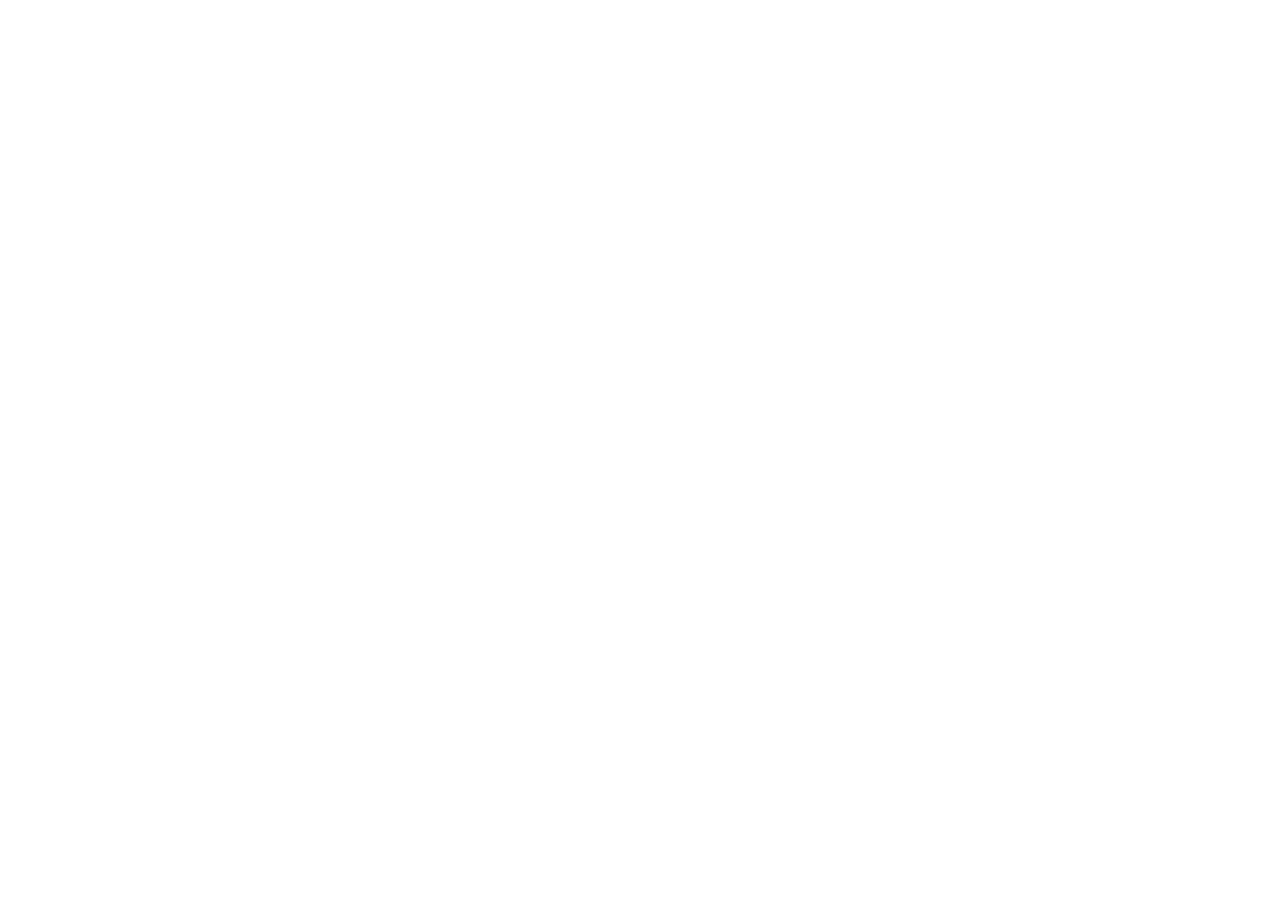
==== src/index.html @ 6c73d5e9 "Updated the site and fix an error with displaying" ====
<!doctype html>
<html lang="en">
  <head>
    <meta charset="UTF-8" />
    <meta name="viewport" content="width=device-width, initial-scale=1.0" />
    <title>My Google AI Studio App</title>
    <script type="module" crossorigin src="/assets/index-Dd6vf9Sw.js"></script>
    <link rel="stylesheet" crossorigin href="/assets/index-Brl4XCLf.css">
  </head>
  <body>
    <div id="root"></div>
  </body>
</html>
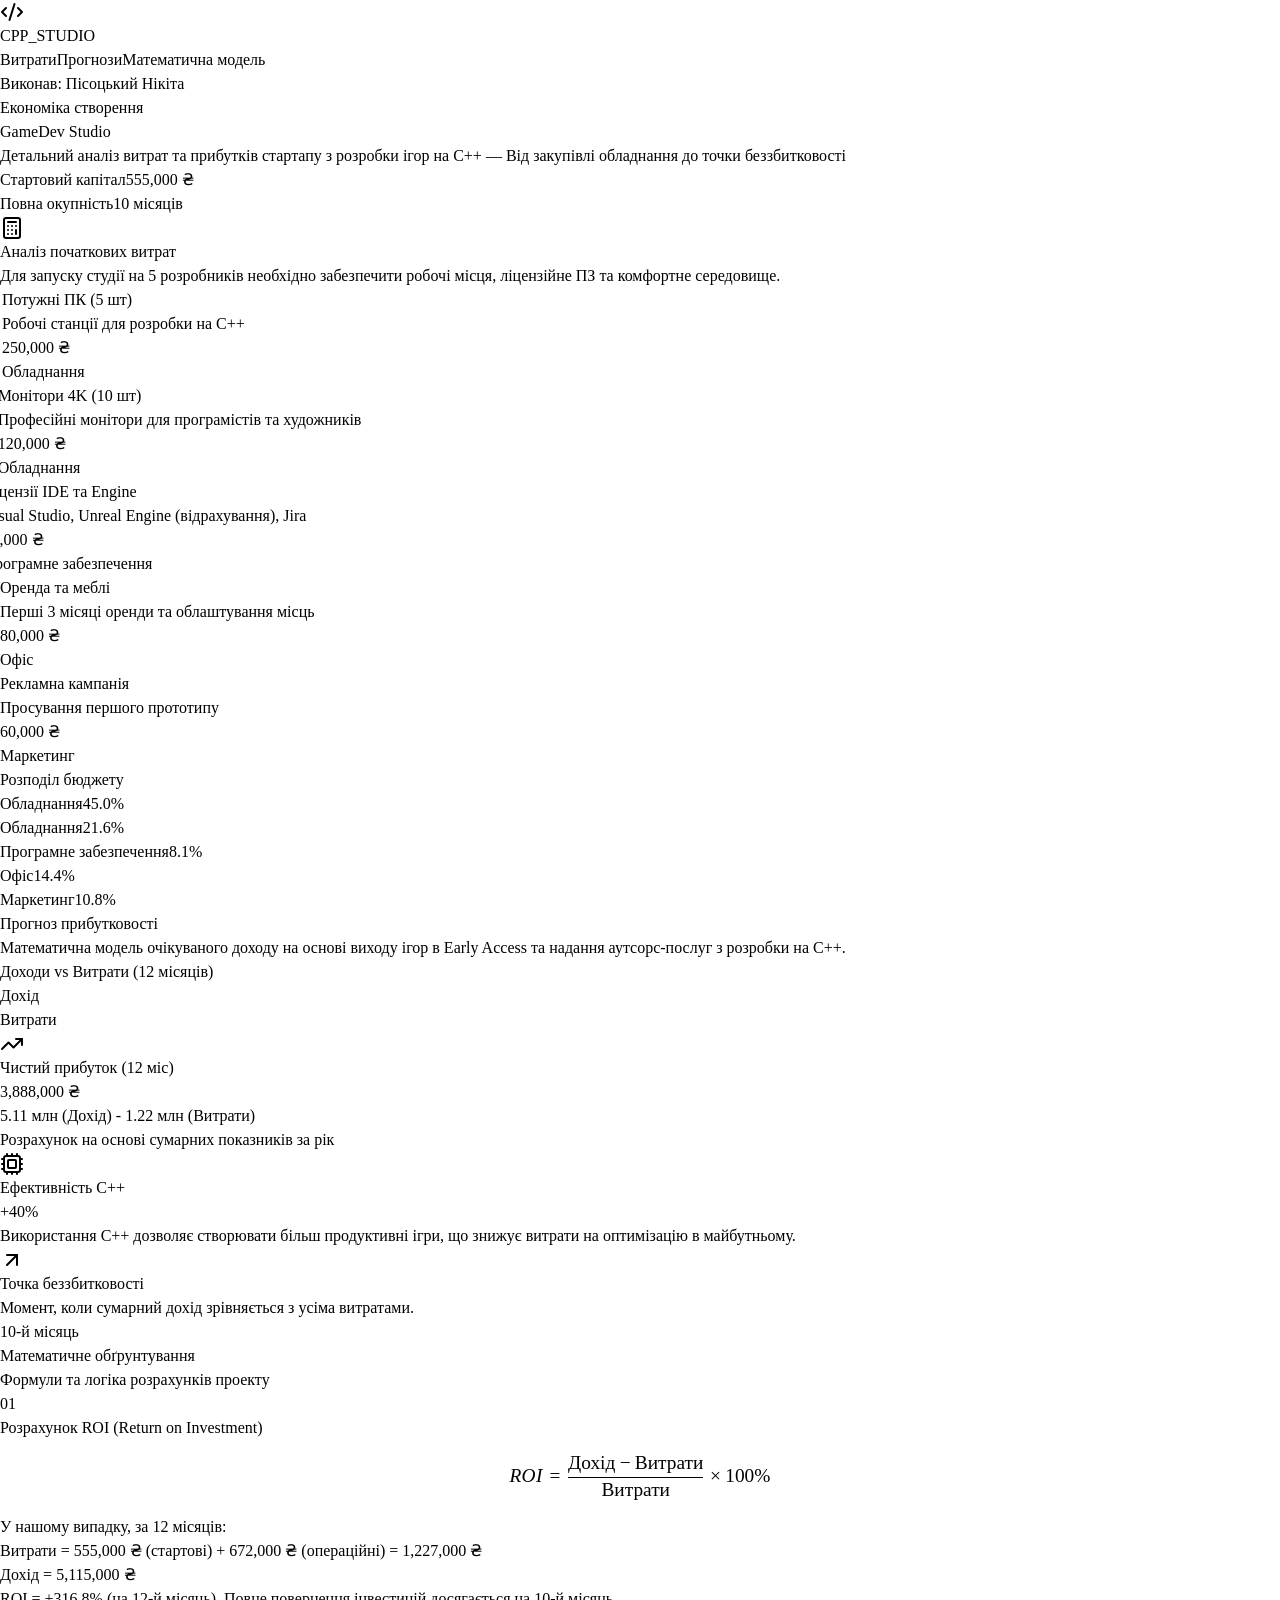
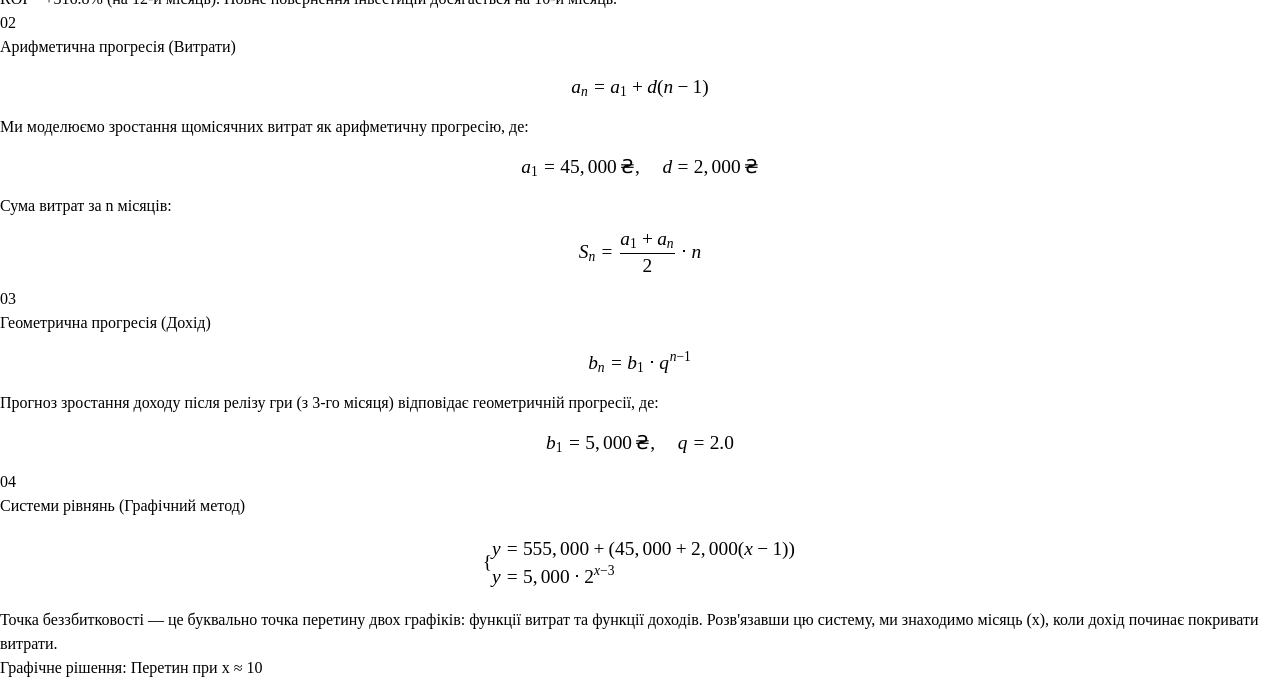
==== commit a8cc0049: "Add the dot" ====
--- a/src/index.html
+++ b/src/index.html
@@ -4,8 +4,8 @@
     <meta charset="UTF-8" />
     <meta name="viewport" content="width=device-width, initial-scale=1.0" />
     <title>My Google AI Studio App</title>
-    <script type="module" crossorigin src="/assets/index-Dd6vf9Sw.js"></script>
-    <link rel="stylesheet" crossorigin href="/assets/index-Brl4XCLf.css">
+    <script type="module" crossorigin src="./assets/index-Dd6vf9Sw.js"></script>
+    <link rel="stylesheet" crossorigin href="./assets/index-Brl4XCLf.css">
   </head>
   <body>
     <div id="root"></div>
--- a/src/assets/index-Brl4XCLf.css
+++ b/src/assets/index-Brl4XCLf.css
@@ -0,0 +1 @@
+@import"https://fonts.googleapis.com/css2?family=Inter:wght@300;400;500;600;700&family=JetBrains+Mono:wght@400;500&display=swap";@font-face{font-display:block;font-family:KaTeX_AMS;font-style:normal;font-weight:400;src:url(/assets/KaTeX_AMS-Regular-BQhdFMY1.woff2) format("woff2"),url(/assets/KaTeX_AMS-Regular-DMm9YOAa.woff) format("woff"),url(/assets/KaTeX_AMS-Regular-DRggAlZN.ttf) format("truetype")}@font-face{font-display:block;font-family:KaTeX_Caligraphic;font-style:normal;font-weight:700;src:url(/assets/KaTeX_Caligraphic-Bold-Dq_IR9rO.woff2) format("woff2"),url(/assets/KaTeX_Caligraphic-Bold-BEiXGLvX.woff) format("woff"),url(/assets/KaTeX_Caligraphic-Bold-ATXxdsX0.ttf) format("truetype")}@font-face{font-display:block;font-family:KaTeX_Caligraphic;font-style:normal;font-weight:400;src:url(/assets/KaTeX_Caligraphic-Regular-Di6jR-x-.woff2) format("woff2"),url(/assets/KaTeX_Caligraphic-Regular-CTRA-rTL.woff) format("woff"),url(/assets/KaTeX_Caligraphic-Regular-wX97UBjC.ttf) format("truetype")}@font-face{font-display:block;font-family:KaTeX_Fraktur;font-style:normal;font-weight:700;src:url(/assets/KaTeX_Fraktur-Bold-CL6g_b3V.woff2) format("woff2"),url(/assets/KaTeX_Fraktur-Bold-BsDP51OF.woff) format("woff"),url(/assets/KaTeX_Fraktur-Bold-BdnERNNW.ttf) format("truetype")}@font-face{font-display:block;font-family:KaTeX_Fraktur;font-style:normal;font-weight:400;src:url(/assets/KaTeX_Fraktur-Regular-CTYiF6lA.woff2) format("woff2"),url(/assets/KaTeX_Fraktur-Regular-Dxdc4cR9.woff) format("woff"),url(/assets/KaTeX_Fraktur-Regular-CB_wures.ttf) format("truetype")}@font-face{font-display:block;font-family:KaTeX_Main;font-style:normal;font-weight:700;src:url(/assets/KaTeX_Main-Bold-Cx986IdX.woff2) format("woff2"),url(/assets/KaTeX_Main-Bold-Jm3AIy58.woff) format("woff"),url(/assets/KaTeX_Main-Bold-waoOVXN0.ttf) format("truetype")}@font-face{font-display:block;font-family:KaTeX_Main;font-style:italic;font-weight:700;src:url(/assets/KaTeX_Main-BoldItalic-DxDJ3AOS.woff2) format("woff2"),url(/assets/KaTeX_Main-BoldItalic-SpSLRI95.woff) format("woff"),url(/assets/KaTeX_Main-BoldItalic-DzxPMmG6.ttf) format("truetype")}@font-face{font-display:block;font-family:KaTeX_Main;font-style:italic;font-weight:400;src:url(/assets/KaTeX_Main-Italic-NWA7e6Wa.woff2) format("woff2"),url(/assets/KaTeX_Main-Italic-BMLOBm91.woff) format("woff"),url(/assets/KaTeX_Main-Italic-3WenGoN9.ttf) format("truetype")}@font-face{font-display:block;font-family:KaTeX_Main;font-style:normal;font-weight:400;src:url(/assets/KaTeX_Main-Regular-B22Nviop.woff2) format("woff2"),url(/assets/KaTeX_Main-Regular-Dr94JaBh.woff) format("woff"),url(/assets/KaTeX_Main-Regular-ypZvNtVU.ttf) format("truetype")}@font-face{font-display:block;font-family:KaTeX_Math;font-style:italic;font-weight:700;src:url(/assets/KaTeX_Math-BoldItalic-CZnvNsCZ.woff2) format("woff2"),url(/assets/KaTeX_Math-BoldItalic-iY-2wyZ7.woff) format("woff"),url(/assets/KaTeX_Math-BoldItalic-B3XSjfu4.ttf) format("truetype")}@font-face{font-display:block;font-family:KaTeX_Math;font-style:italic;font-weight:400;src:url(/assets/KaTeX_Math-Italic-t53AETM-.woff2) format("woff2"),url(/assets/KaTeX_Math-Italic-DA0__PXp.woff) format("woff"),url(/assets/KaTeX_Math-Italic-flOr_0UB.ttf) format("truetype")}@font-face{font-display:block;font-family:KaTeX_SansSerif;font-style:normal;font-weight:700;src:url(/assets/KaTeX_SansSerif-Bold-D1sUS0GD.woff2) format("woff2"),url(/assets/KaTeX_SansSerif-Bold-DbIhKOiC.woff) format("woff"),url(/assets/KaTeX_SansSerif-Bold-CFMepnvq.ttf) format("truetype")}@font-face{font-display:block;font-family:KaTeX_SansSerif;font-style:italic;font-weight:400;src:url(/assets/KaTeX_SansSerif-Italic-C3H0VqGB.woff2) format("woff2"),url(/assets/KaTeX_SansSerif-Italic-DN2j7dab.woff) format("woff"),url(/assets/KaTeX_SansSerif-Italic-YYjJ1zSn.ttf) format("truetype")}@font-face{font-display:block;font-family:KaTeX_SansSerif;font-style:normal;font-weight:400;src:url(/assets/KaTeX_SansSerif-Regular-DDBCnlJ7.woff2) format("woff2"),url(/assets/KaTeX_SansSerif-Regular-CS6fqUqJ.woff) format("woff"),url(/assets/KaTeX_SansSerif-Regular-BNo7hRIc.ttf) format("truetype")}@font-face{font-display:block;font-family:KaTeX_Script;font-style:normal;font-weight:400;src:url(/assets/KaTeX_Script-Regular-D3wIWfF6.woff2) format("woff2"),url(/assets/KaTeX_Script-Regular-D5yQViql.woff) format("woff"),url(/assets/KaTeX_Script-Regular-C5JkGWo-.ttf) format("truetype")}@font-face{font-display:block;font-family:KaTeX_Size1;font-style:normal;font-weight:400;src:url(/assets/KaTeX_Size1-Regular-mCD8mA8B.woff2) format("woff2"),url(/assets/KaTeX_Size1-Regular-C195tn64.woff) format("woff"),url(/assets/KaTeX_Size1-Regular-Dbsnue_I.ttf) format("truetype")}@font-face{font-display:block;font-family:KaTeX_Size2;font-style:normal;font-weight:400;src:url(/assets/KaTeX_Size2-Regular-Dy4dx90m.woff2) format("woff2"),url(/assets/KaTeX_Size2-Regular-oD1tc_U0.woff) format("woff"),url(/assets/KaTeX_Size2-Regular-B7gKUWhC.ttf) format("truetype")}@font-face{font-display:block;font-family:KaTeX_Size3;font-style:normal;font-weight:400;src:url([data-uri]) format("woff2"),url(/assets/KaTeX_Size3-Regular-CTq5MqoE.woff) format("woff"),url(/assets/KaTeX_Size3-Regular-DgpXs0kz.ttf) format("truetype")}@font-face{font-display:block;font-family:KaTeX_Size4;font-style:normal;font-weight:400;src:url(/assets/KaTeX_Size4-Regular-Dl5lxZxV.woff2) format("woff2"),url(/assets/KaTeX_Size4-Regular-BF-4gkZK.woff) format("woff"),url(/assets/KaTeX_Size4-Regular-DWFBv043.ttf) format("truetype")}@font-face{font-display:block;font-family:KaTeX_Typewriter;font-style:normal;font-weight:400;src:url(/assets/KaTeX_Typewriter-Regular-CO6r4hn1.woff2) format("woff2"),url(/assets/KaTeX_Typewriter-Regular-C0xS9mPB.woff) format("woff"),url(/assets/KaTeX_Typewriter-Regular-D3Ib7_Hf.ttf) format("truetype")}.katex{font: 1.21em KaTeX_Main,Times New Roman,serif;line-height:1.2;position:relative;text-indent:0;text-rendering:auto}.katex *{-ms-high-contrast-adjust:none!important;border-color:currentColor}.katex .katex-version:after{content:"0.16.40"}.katex .katex-mathml{clip:rect(1px,1px,1px,1px);border:0;height:1px;overflow:hidden;padding:0;position:absolute;width:1px}.katex .katex-html>.newline{display:block}.katex .base{position:relative;white-space:nowrap;width:-webkit-min-content;width:-moz-min-content;width:min-content}.katex .base,.katex .strut{display:inline-block}.katex .textbf{font-weight:700}.katex .textit{font-style:italic}.katex .textrm{font-family:KaTeX_Main}.katex .textsf{font-family:KaTeX_SansSerif}.katex .texttt{font-family:KaTeX_Typewriter}.katex .mathnormal{font-family:KaTeX_Math;font-style:italic}.katex .mathit{font-family:KaTeX_Main;font-style:italic}.katex .mathrm{font-style:normal}.katex .mathbf{font-family:KaTeX_Main;font-weight:700}.katex .boldsymbol{font-family:KaTeX_Math;font-style:italic;font-weight:700}.katex .amsrm,.katex .mathbb,.katex .textbb{font-family:KaTeX_AMS}.katex .mathcal{font-family:KaTeX_Caligraphic}.katex .mathfrak,.katex .textfrak{font-family:KaTeX_Fraktur}.katex .mathboldfrak,.katex .textboldfrak{font-family:KaTeX_Fraktur;font-weight:700}.katex .mathtt{font-family:KaTeX_Typewriter}.katex .mathscr,.katex .textscr{font-family:KaTeX_Script}.katex .mathsf,.katex .textsf{font-family:KaTeX_SansSerif}.katex .mathboldsf,.katex .textboldsf{font-family:KaTeX_SansSerif;font-weight:700}.katex .mathitsf,.katex .mathsfit,.katex .textitsf{font-family:KaTeX_SansSerif;font-style:italic}.katex .mainrm{font-family:KaTeX_Main;font-style:normal}.katex .vlist-t{border-collapse:collapse;display:inline-table;table-layout:fixed}.katex .vlist-r{display:table-row}.katex .vlist{display:table-cell;position:relative;vertical-align:bottom}.katex .vlist>span{display:block;height:0;position:relative}.katex .vlist>span>span{display:inline-block}.katex .vlist>span>.pstrut{overflow:hidden;width:0}.katex .vlist-t2{margin-right:-2px}.katex .vlist-s{display:table-cell;font-size:1px;min-width:2px;vertical-align:bottom;width:2px}.katex .vbox{align-items:baseline;display:inline-flex;flex-direction:column}.katex .hbox{width:100%}.katex .hbox,.katex .thinbox{display:inline-flex;flex-direction:row}.katex .thinbox{max-width:0;width:0}.katex .msupsub{text-align:left}.katex .mfrac>span>span{text-align:center}.katex .mfrac .frac-line{border-bottom-style:solid;display:inline-block;width:100%}.katex .hdashline,.katex .hline,.katex .mfrac .frac-line,.katex .overline .overline-line,.katex .rule,.katex .underline .underline-line{min-height:1px}.katex .mspace{display:inline-block}.katex .smash{display:inline;line-height:0}.katex .clap,.katex .llap,.katex .rlap{position:relative;width:0}.katex .clap>.inner,.katex .llap>.inner,.katex .rlap>.inner{position:absolute}.katex .clap>.fix,.katex .llap>.fix,.katex .rlap>.fix{display:inline-block}.katex .llap>.inner{right:0}.katex .clap>.inner,.katex .rlap>.inner{left:0}.katex .clap>.inner>span{margin-left:-50%;margin-right:50%}.katex .rule{border:0 solid;display:inline-block;position:relative}.katex .hline,.katex .overline .overline-line,.katex .underline .underline-line{border-bottom-style:solid;display:inline-block;width:100%}.katex .hdashline{border-bottom-style:dashed;display:inline-block;width:100%}.katex .sqrt>.root{margin-left:.2777777778em;margin-right:-.5555555556em}.katex .fontsize-ensurer.reset-size1.size1,.katex .sizing.reset-size1.size1{font-size:1em}.katex .fontsize-ensurer.reset-size1.size2,.katex .sizing.reset-size1.size2{font-size:1.2em}.katex .fontsize-ensurer.reset-size1.size3,.katex .sizing.reset-size1.size3{font-size:1.4em}.katex .fontsize-ensurer.reset-size1.size4,.katex .sizing.reset-size1.size4{font-size:1.6em}.katex .fontsize-ensurer.reset-size1.size5,.katex .sizing.reset-size1.size5{font-size:1.8em}.katex .fontsize-ensurer.reset-size1.size6,.katex .sizing.reset-size1.size6{font-size:2em}.katex .fontsize-ensurer.reset-size1.size7,.katex .sizing.reset-size1.size7{font-size:2.4em}.katex .fontsize-ensurer.reset-size1.size8,.katex .sizing.reset-size1.size8{font-size:2.88em}.katex .fontsize-ensurer.reset-size1.size9,.katex .sizing.reset-size1.size9{font-size:3.456em}.katex .fontsize-ensurer.reset-size1.size10,.katex .sizing.reset-size1.size10{font-size:4.148em}.katex .fontsize-ensurer.reset-size1.size11,.katex .sizing.reset-size1.size11{font-size:4.976em}.katex .fontsize-ensurer.reset-size2.size1,.katex .sizing.reset-size2.size1{font-size:.8333333333em}.katex .fontsize-ensurer.reset-size2.size2,.katex .sizing.reset-size2.size2{font-size:1em}.katex .fontsize-ensurer.reset-size2.size3,.katex .sizing.reset-size2.size3{font-size:1.1666666667em}.katex .fontsize-ensurer.reset-size2.size4,.katex .sizing.reset-size2.size4{font-size:1.3333333333em}.katex .fontsize-ensurer.reset-size2.size5,.katex .sizing.reset-size2.size5{font-size:1.5em}.katex .fontsize-ensurer.reset-size2.size6,.katex .sizing.reset-size2.size6{font-size:1.6666666667em}.katex .fontsize-ensurer.reset-size2.size7,.katex .sizing.reset-size2.size7{font-size:2em}.katex .fontsize-ensurer.reset-size2.size8,.katex .sizing.reset-size2.size8{font-size:2.4em}.katex .fontsize-ensurer.reset-size2.size9,.katex .sizing.reset-size2.size9{font-size:2.88em}.katex .fontsize-ensurer.reset-size2.size10,.katex .sizing.reset-size2.size10{font-size:3.4566666667em}.katex .fontsize-ensurer.reset-size2.size11,.katex .sizing.reset-size2.size11{font-size:4.1466666667em}.katex .fontsize-ensurer.reset-size3.size1,.katex .sizing.reset-size3.size1{font-size:.7142857143em}.katex .fontsize-ensurer.reset-size3.size2,.katex .sizing.reset-size3.size2{font-size:.8571428571em}.katex .fontsize-ensurer.reset-size3.size3,.katex .sizing.reset-size3.size3{font-size:1em}.katex .fontsize-ensurer.reset-size3.size4,.katex .sizing.reset-size3.size4{font-size:1.1428571429em}.katex .fontsize-ensurer.reset-size3.size5,.katex .sizing.reset-size3.size5{font-size:1.2857142857em}.katex .fontsize-ensurer.reset-size3.size6,.katex .sizing.reset-size3.size6{font-size:1.4285714286em}.katex .fontsize-ensurer.reset-size3.size7,.katex .sizing.reset-size3.size7{font-size:1.7142857143em}.katex .fontsize-ensurer.reset-size3.size8,.katex .sizing.reset-size3.size8{font-size:2.0571428571em}.katex .fontsize-ensurer.reset-size3.size9,.katex .sizing.reset-size3.size9{font-size:2.4685714286em}.katex .fontsize-ensurer.reset-size3.size10,.katex .sizing.reset-size3.size10{font-size:2.9628571429em}.katex .fontsize-ensurer.reset-size3.size11,.katex .sizing.reset-size3.size11{font-size:3.5542857143em}.katex .fontsize-ensurer.reset-size4.size1,.katex .sizing.reset-size4.size1{font-size:.625em}.katex .fontsize-ensurer.reset-size4.size2,.katex .sizing.reset-size4.size2{font-size:.75em}.katex .fontsize-ensurer.reset-size4.size3,.katex .sizing.reset-size4.size3{font-size:.875em}.katex .fontsize-ensurer.reset-size4.size4,.katex .sizing.reset-size4.size4{font-size:1em}.katex .fontsize-ensurer.reset-size4.size5,.katex .sizing.reset-size4.size5{font-size:1.125em}.katex .fontsize-ensurer.reset-size4.size6,.katex .sizing.reset-size4.size6{font-size:1.25em}.katex .fontsize-ensurer.reset-size4.size7,.katex .sizing.reset-size4.size7{font-size:1.5em}.katex .fontsize-ensurer.reset-size4.size8,.katex .sizing.reset-size4.size8{font-size:1.8em}.katex .fontsize-ensurer.reset-size4.size9,.katex .sizing.reset-size4.size9{font-size:2.16em}.katex .fontsize-ensurer.reset-size4.size10,.katex .sizing.reset-size4.size10{font-size:2.5925em}.katex .fontsize-ensurer.reset-size4.size11,.katex .sizing.reset-size4.size11{font-size:3.11em}.katex .fontsize-ensurer.reset-size5.size1,.katex .sizing.reset-size5.size1{font-size:.5555555556em}.katex .fontsize-ensurer.reset-size5.size2,.katex .sizing.reset-size5.size2{font-size:.6666666667em}.katex .fontsize-ensurer.reset-size5.size3,.katex .sizing.reset-size5.size3{font-size:.7777777778em}.katex .fontsize-ensurer.reset-size5.size4,.katex .sizing.reset-size5.size4{font-size:.8888888889em}.katex .fontsize-ensurer.reset-size5.size5,.katex .sizing.reset-size5.size5{font-size:1em}.katex .fontsize-ensurer.reset-size5.size6,.katex .sizing.reset-size5.size6{font-size:1.1111111111em}.katex .fontsize-ensurer.reset-size5.size7,.katex .sizing.reset-size5.size7{font-size:1.3333333333em}.katex .fontsize-ensurer.reset-size5.size8,.katex .sizing.reset-size5.size8{font-size:1.6em}.katex .fontsize-ensurer.reset-size5.size9,.katex .sizing.reset-size5.size9{font-size:1.92em}.katex .fontsize-ensurer.reset-size5.size10,.katex .sizing.reset-size5.size10{font-size:2.3044444444em}.katex .fontsize-ensurer.reset-size5.size11,.katex .sizing.reset-size5.size11{font-size:2.7644444444em}.katex .fontsize-ensurer.reset-size6.size1,.katex .sizing.reset-size6.size1{font-size:.5em}.katex .fontsize-ensurer.reset-size6.size2,.katex .sizing.reset-size6.size2{font-size:.6em}.katex .fontsize-ensurer.reset-size6.size3,.katex .sizing.reset-size6.size3{font-size:.7em}.katex .fontsize-ensurer.reset-size6.size4,.katex .sizing.reset-size6.size4{font-size:.8em}.katex .fontsize-ensurer.reset-size6.size5,.katex .sizing.reset-size6.size5{font-size:.9em}.katex .fontsize-ensurer.reset-size6.size6,.katex .sizing.reset-size6.size6{font-size:1em}.katex .fontsize-ensurer.reset-size6.size7,.katex .sizing.reset-size6.size7{font-size:1.2em}.katex .fontsize-ensurer.reset-size6.size8,.katex .sizing.reset-size6.size8{font-size:1.44em}.katex .fontsize-ensurer.reset-size6.size9,.katex .sizing.reset-size6.size9{font-size:1.728em}.katex .fontsize-ensurer.reset-size6.size10,.katex .sizing.reset-size6.size10{font-size:2.074em}.katex .fontsize-ensurer.reset-size6.size11,.katex .sizing.reset-size6.size11{font-size:2.488em}.katex .fontsize-ensurer.reset-size7.size1,.katex .sizing.reset-size7.size1{font-size:.4166666667em}.katex .fontsize-ensurer.reset-size7.size2,.katex .sizing.reset-size7.size2{font-size:.5em}.katex .fontsize-ensurer.reset-size7.size3,.katex .sizing.reset-size7.size3{font-size:.5833333333em}.katex .fontsize-ensurer.reset-size7.size4,.katex .sizing.reset-size7.size4{font-size:.6666666667em}.katex .fontsize-ensurer.reset-size7.size5,.katex .sizing.reset-size7.size5{font-size:.75em}.katex .fontsize-ensurer.reset-size7.size6,.katex .sizing.reset-size7.size6{font-size:.8333333333em}.katex .fontsize-ensurer.reset-size7.size7,.katex .sizing.reset-size7.size7{font-size:1em}.katex .fontsize-ensurer.reset-size7.size8,.katex .sizing.reset-size7.size8{font-size:1.2em}.katex .fontsize-ensurer.reset-size7.size9,.katex .sizing.reset-size7.size9{font-size:1.44em}.katex .fontsize-ensurer.reset-size7.size10,.katex .sizing.reset-size7.size10{font-size:1.7283333333em}.katex .fontsize-ensurer.reset-size7.size11,.katex .sizing.reset-size7.size11{font-size:2.0733333333em}.katex .fontsize-ensurer.reset-size8.size1,.katex .sizing.reset-size8.size1{font-size:.3472222222em}.katex .fontsize-ensurer.reset-size8.size2,.katex .sizing.reset-size8.size2{font-size:.4166666667em}.katex .fontsize-ensurer.reset-size8.size3,.katex .sizing.reset-size8.size3{font-size:.4861111111em}.katex .fontsize-ensurer.reset-size8.size4,.katex .sizing.reset-size8.size4{font-size:.5555555556em}.katex .fontsize-ensurer.reset-size8.size5,.katex .sizing.reset-size8.size5{font-size:.625em}.katex .fontsize-ensurer.reset-size8.size6,.katex .sizing.reset-size8.size6{font-size:.6944444444em}.katex .fontsize-ensurer.reset-size8.size7,.katex .sizing.reset-size8.size7{font-size:.8333333333em}.katex .fontsize-ensurer.reset-size8.size8,.katex .sizing.reset-size8.size8{font-size:1em}.katex .fontsize-ensurer.reset-size8.size9,.katex .sizing.reset-size8.size9{font-size:1.2em}.katex .fontsize-ensurer.reset-size8.size10,.katex .sizing.reset-size8.size10{font-size:1.4402777778em}.katex .fontsize-ensurer.reset-size8.size11,.katex .sizing.reset-size8.size11{font-size:1.7277777778em}.katex .fontsize-ensurer.reset-size9.size1,.katex .sizing.reset-size9.size1{font-size:.2893518519em}.katex .fontsize-ensurer.reset-size9.size2,.katex .sizing.reset-size9.size2{font-size:.3472222222em}.katex .fontsize-ensurer.reset-size9.size3,.katex .sizing.reset-size9.size3{font-size:.4050925926em}.katex .fontsize-ensurer.reset-size9.size4,.katex .sizing.reset-size9.size4{font-size:.462962963em}.katex .fontsize-ensurer.reset-size9.size5,.katex .sizing.reset-size9.size5{font-size:.5208333333em}.katex .fontsize-ensurer.reset-size9.size6,.katex .sizing.reset-size9.size6{font-size:.5787037037em}.katex .fontsize-ensurer.reset-size9.size7,.katex .sizing.reset-size9.size7{font-size:.6944444444em}.katex .fontsize-ensurer.reset-size9.size8,.katex .sizing.reset-size9.size8{font-size:.8333333333em}.katex .fontsize-ensurer.reset-size9.size9,.katex .sizing.reset-size9.size9{font-size:1em}.katex .fontsize-ensurer.reset-size9.size10,.katex .sizing.reset-size9.size10{font-size:1.2002314815em}.katex .fontsize-ensurer.reset-size9.size11,.katex .sizing.reset-size9.size11{font-size:1.4398148148em}.katex .fontsize-ensurer.reset-size10.size1,.katex .sizing.reset-size10.size1{font-size:.2410800386em}.katex .fontsize-ensurer.reset-size10.size2,.katex .sizing.reset-size10.size2{font-size:.2892960463em}.katex .fontsize-ensurer.reset-size10.size3,.katex .sizing.reset-size10.size3{font-size:.337512054em}.katex .fontsize-ensurer.reset-size10.size4,.katex .sizing.reset-size10.size4{font-size:.3857280617em}.katex .fontsize-ensurer.reset-size10.size5,.katex .sizing.reset-size10.size5{font-size:.4339440694em}.katex .fontsize-ensurer.reset-size10.size6,.katex .sizing.reset-size10.size6{font-size:.4821600771em}.katex .fontsize-ensurer.reset-size10.size7,.katex .sizing.reset-size10.size7{font-size:.5785920926em}.katex .fontsize-ensurer.reset-size10.size8,.katex .sizing.reset-size10.size8{font-size:.6943105111em}.katex .fontsize-ensurer.reset-size10.size9,.katex .sizing.reset-size10.size9{font-size:.8331726133em}.katex .fontsize-ensurer.reset-size10.size10,.katex .sizing.reset-size10.size10{font-size:1em}.katex .fontsize-ensurer.reset-size10.size11,.katex .sizing.reset-size10.size11{font-size:1.1996142719em}.katex .fontsize-ensurer.reset-size11.size1,.katex .sizing.reset-size11.size1{font-size:.2009646302em}.katex .fontsize-ensurer.reset-size11.size2,.katex .sizing.reset-size11.size2{font-size:.2411575563em}.katex .fontsize-ensurer.reset-size11.size3,.katex .sizing.reset-size11.size3{font-size:.2813504823em}.katex .fontsize-ensurer.reset-size11.size4,.katex .sizing.reset-size11.size4{font-size:.3215434084em}.katex .fontsize-ensurer.reset-size11.size5,.katex .sizing.reset-size11.size5{font-size:.3617363344em}.katex .fontsize-ensurer.reset-size11.size6,.katex .sizing.reset-size11.size6{font-size:.4019292605em}.katex .fontsize-ensurer.reset-size11.size7,.katex .sizing.reset-size11.size7{font-size:.4823151125em}.katex .fontsize-ensurer.reset-size11.size8,.katex .sizing.reset-size11.size8{font-size:.578778135em}.katex .fontsize-ensurer.reset-size11.size9,.katex .sizing.reset-size11.size9{font-size:.6945337621em}.katex .fontsize-ensurer.reset-size11.size10,.katex .sizing.reset-size11.size10{font-size:.8336012862em}.katex .fontsize-ensurer.reset-size11.size11,.katex .sizing.reset-size11.size11{font-size:1em}.katex .delimsizing.size1{font-family:KaTeX_Size1}.katex .delimsizing.size2{font-family:KaTeX_Size2}.katex .delimsizing.size3{font-family:KaTeX_Size3}.katex .delimsizing.size4{font-family:KaTeX_Size4}.katex .delimsizing.mult .delim-size1>span{font-family:KaTeX_Size1}.katex .delimsizing.mult .delim-size4>span{font-family:KaTeX_Size4}.katex .nulldelimiter{display:inline-block;width:.12em}.katex .delimcenter,.katex .op-symbol{position:relative}.katex .op-symbol.small-op{font-family:KaTeX_Size1}.katex .op-symbol.large-op{font-family:KaTeX_Size2}.katex .accent>.vlist-t,.katex .op-limits>.vlist-t{text-align:center}.katex .accent .accent-body{position:relative}.katex .accent .accent-body:not(.accent-full){width:0}.katex .overlay{display:block}.katex .mtable .vertical-separator{display:inline-block;min-width:1px}.katex .mtable .arraycolsep{display:inline-block}.katex .mtable .col-align-c>.vlist-t{text-align:center}.katex .mtable .col-align-l>.vlist-t{text-align:left}.katex .mtable .col-align-r>.vlist-t{text-align:right}.katex .svg-align{text-align:left}.katex svg{fill:currentColor;stroke:currentColor;display:block;height:inherit;position:absolute;width:100%}.katex svg path{stroke:none}.katex svg{fill-rule:nonzero;fill-opacity:1;stroke-width:1;stroke-linecap:butt;stroke-linejoin:miter;stroke-miterlimit:4;stroke-dasharray:none;stroke-dashoffset:0;stroke-opacity:1}.katex img{border-style:none;max-height:none;max-width:none;min-height:0;min-width:0}.katex .stretchy{display:block;overflow:hidden;position:relative;width:100%}.katex .stretchy:after,.katex .stretchy:before{content:""}.katex .hide-tail{overflow:hidden;position:relative;width:100%}.katex .halfarrow-left{left:0;overflow:hidden;position:absolute;width:50.2%}.katex .halfarrow-right{overflow:hidden;position:absolute;right:0;width:50.2%}.katex .brace-left{left:0;overflow:hidden;position:absolute;width:25.1%}.katex .brace-center{left:25%;overflow:hidden;position:absolute;width:50%}.katex .brace-right{overflow:hidden;position:absolute;right:0;width:25.1%}.katex .x-arrow-pad{padding:0 .5em}.katex .cd-arrow-pad{padding:0 .55556em 0 .27778em}.katex .mover,.katex .munder,.katex .x-arrow{text-align:center}.katex .boxpad{padding:0 .3em}.katex .fbox,.katex .fcolorbox{border:.04em solid;box-sizing:border-box}.katex .cancel-pad{padding:0 .2em}.katex .cancel-lap{margin-left:-.2em;margin-right:-.2em}.katex .sout{border-bottom-style:solid;border-bottom-width:.08em}.katex .angl{border-right:.049em solid;border-top:.049em solid;box-sizing:border-box;margin-right:.03889em}.katex .anglpad{padding:0 .03889em}.katex .eqn-num:before{content:"(" counter(katexEqnNo) ")";counter-increment:katexEqnNo}.katex .mml-eqn-num:before{content:"(" counter(mmlEqnNo) ")";counter-increment:mmlEqnNo}.katex .mtr-glue{width:50%}.katex .cd-vert-arrow{display:inline-block;position:relative}.katex .cd-label-left{display:inline-block;position:absolute;right:calc(50% + .3em);text-align:left}.katex .cd-label-right{display:inline-block;left:calc(50% + .3em);position:absolute;text-align:right}.katex-display{display:block;margin:1em 0;text-align:center}.katex-display>.katex{display:block;text-align:center;white-space:nowrap}.katex-display>.katex>.katex-html{display:block;position:relative}.katex-display>.katex>.katex-html>.tag{position:absolute;right:0}.katex-display.leqno>.katex>.katex-html>.tag{left:0;right:auto}.katex-display.fleqn>.katex{padding-left:2em;text-align:left}body{counter-reset:katexEqnNo mmlEqnNo}@layer theme,base,components,utilities;@layer theme{@theme default{ --font-sans: ui-sans-serif, system-ui, sans-serif, "Apple Color Emoji", "Segoe UI Emoji", "Segoe UI Symbol", "Noto Color Emoji"; --font-serif: ui-serif, Georgia, Cambria, "Times New Roman", Times, serif; --font-mono: ui-monospace, SFMono-Regular, Menlo, Monaco, Consolas, "Liberation Mono", "Courier New", monospace; --color-red-50: oklch(97.1% .013 17.38); --color-red-100: oklch(93.6% .032 17.717); --color-red-200: oklch(88.5% .062 18.334); --color-red-300: oklch(80.8% .114 19.571); --color-red-400: oklch(70.4% .191 22.216); --color-red-500: oklch(63.7% .237 25.331); --color-red-600: oklch(57.7% .245 27.325); --color-red-700: oklch(50.5% .213 27.518); --color-red-800: oklch(44.4% .177 26.899); --color-red-900: oklch(39.6% .141 25.723); --color-red-950: oklch(25.8% .092 26.042); --color-orange-50: oklch(98% .016 73.684); --color-orange-100: oklch(95.4% .038 75.164); --color-orange-200: oklch(90.1% .076 70.697); --color-orange-300: oklch(83.7% .128 66.29); --color-orange-400: oklch(75% .183 55.934); --color-orange-500: oklch(70.5% .213 47.604); --color-orange-600: oklch(64.6% .222 41.116); --color-orange-700: oklch(55.3% .195 38.402); --color-orange-800: oklch(47% .157 37.304); --color-orange-900: oklch(40.8% .123 38.172); --color-orange-950: oklch(26.6% .079 36.259); --color-amber-50: oklch(98.7% .022 95.277); --color-amber-100: oklch(96.2% .059 95.617); --color-amber-200: oklch(92.4% .12 95.746); --color-amber-300: oklch(87.9% .169 91.605); --color-amber-400: oklch(82.8% .189 84.429); --color-amber-500: oklch(76.9% .188 70.08); --color-amber-600: oklch(66.6% .179 58.318); --color-amber-700: oklch(55.5% .163 48.998); --color-amber-800: oklch(47.3% .137 46.201); --color-amber-900: oklch(41.4% .112 45.904); --color-amber-950: oklch(27.9% .077 45.635); --color-yellow-50: oklch(98.7% .026 102.212); --color-yellow-100: oklch(97.3% .071 103.193); --color-yellow-200: oklch(94.5% .129 101.54); --color-yellow-300: oklch(90.5% .182 98.111); --color-yellow-400: oklch(85.2% .199 91.936); --color-yellow-500: oklch(79.5% .184 86.047); --color-yellow-600: oklch(68.1% .162 75.834); --color-yellow-700: oklch(55.4% .135 66.442); --color-yellow-800: oklch(47.6% .114 61.907); --color-yellow-900: oklch(42.1% .095 57.708); --color-yellow-950: oklch(28.6% .066 53.813); --color-lime-50: oklch(98.6% .031 120.757); --color-lime-100: oklch(96.7% .067 122.328); --color-lime-200: oklch(93.8% .127 124.321); --color-lime-300: oklch(89.7% .196 126.665); --color-lime-400: oklch(84.1% .238 128.85); --color-lime-500: oklch(76.8% .233 130.85); --color-lime-600: oklch(64.8% .2 131.684); --color-lime-700: oklch(53.2% .157 131.589); --color-lime-800: oklch(45.3% .124 130.933); --color-lime-900: oklch(40.5% .101 131.063); --color-lime-950: oklch(27.4% .072 132.109); --color-green-50: oklch(98.2% .018 155.826); --color-green-100: oklch(96.2% .044 156.743); --color-green-200: oklch(92.5% .084 155.995); --color-green-300: oklch(87.1% .15 154.449); --color-green-400: oklch(79.2% .209 151.711); --color-green-500: oklch(72.3% .219 149.579); --color-green-600: oklch(62.7% .194 149.214); --color-green-700: oklch(52.7% .154 150.069); --color-green-800: oklch(44.8% .119 151.328); --color-green-900: oklch(39.3% .095 152.535); --color-green-950: oklch(26.6% .065 152.934); --color-emerald-50: oklch(97.9% .021 166.113); --color-emerald-100: oklch(95% .052 163.051); --color-emerald-200: oklch(90.5% .093 164.15); --color-emerald-300: oklch(84.5% .143 164.978); --color-emerald-400: oklch(76.5% .177 163.223); --color-emerald-500: oklch(69.6% .17 162.48); --color-emerald-600: oklch(59.6% .145 163.225); --color-emerald-700: oklch(50.8% .118 165.612); --color-emerald-800: oklch(43.2% .095 166.913); --color-emerald-900: oklch(37.8% .077 168.94); --color-emerald-950: oklch(26.2% .051 172.552); --color-teal-50: oklch(98.4% .014 180.72); --color-teal-100: oklch(95.3% .051 180.801); --color-teal-200: oklch(91% .096 180.426); --color-teal-300: oklch(85.5% .138 181.071); --color-teal-400: oklch(77.7% .152 181.912); --color-teal-500: oklch(70.4% .14 182.503); --color-teal-600: oklch(60% .118 184.704); --color-teal-700: oklch(51.1% .096 186.391); --color-teal-800: oklch(43.7% .078 188.216); --color-teal-900: oklch(38.6% .063 188.416); --color-teal-950: oklch(27.7% .046 192.524); --color-cyan-50: oklch(98.4% .019 200.873); --color-cyan-100: oklch(95.6% .045 203.388); --color-cyan-200: oklch(91.7% .08 205.041); --color-cyan-300: oklch(86.5% .127 207.078); --color-cyan-400: oklch(78.9% .154 211.53); --color-cyan-500: oklch(71.5% .143 215.221); --color-cyan-600: oklch(60.9% .126 221.723); --color-cyan-700: oklch(52% .105 223.128); --color-cyan-800: oklch(45% .085 224.283); --color-cyan-900: oklch(39.8% .07 227.392); --color-cyan-950: oklch(30.2% .056 229.695); --color-sky-50: oklch(97.7% .013 236.62); --color-sky-100: oklch(95.1% .026 236.824); --color-sky-200: oklch(90.1% .058 230.902); --color-sky-300: oklch(82.8% .111 230.318); --color-sky-400: oklch(74.6% .16 232.661); --color-sky-500: oklch(68.5% .169 237.323); --color-sky-600: oklch(58.8% .158 241.966); --color-sky-700: oklch(50% .134 242.749); --color-sky-800: oklch(44.3% .11 240.79); --color-sky-900: oklch(39.1% .09 240.876); --color-sky-950: oklch(29.3% .066 243.157); --color-blue-50: oklch(97% .014 254.604); --color-blue-100: oklch(93.2% .032 255.585); --color-blue-200: oklch(88.2% .059 254.128); --color-blue-300: oklch(80.9% .105 251.813); --color-blue-400: oklch(70.7% .165 254.624); --color-blue-500: oklch(62.3% .214 259.815); --color-blue-600: oklch(54.6% .245 262.881); --color-blue-700: oklch(48.8% .243 264.376); --color-blue-800: oklch(42.4% .199 265.638); --color-blue-900: oklch(37.9% .146 265.522); --color-blue-950: oklch(28.2% .091 267.935); --color-indigo-50: oklch(96.2% .018 272.314); --color-indigo-100: oklch(93% .034 272.788); --color-indigo-200: oklch(87% .065 274.039); --color-indigo-300: oklch(78.5% .115 274.713); --color-indigo-400: oklch(67.3% .182 276.935); --color-indigo-500: oklch(58.5% .233 277.117); --color-indigo-600: oklch(51.1% .262 276.966); --color-indigo-700: oklch(45.7% .24 277.023); --color-indigo-800: oklch(39.8% .195 277.366); --color-indigo-900: oklch(35.9% .144 278.697); --color-indigo-950: oklch(25.7% .09 281.288); --color-violet-50: oklch(96.9% .016 293.756); --color-violet-100: oklch(94.3% .029 294.588); --color-violet-200: oklch(89.4% .057 293.283); --color-violet-300: oklch(81.1% .111 293.571); --color-violet-400: oklch(70.2% .183 293.541); --color-violet-500: oklch(60.6% .25 292.717); --color-violet-600: oklch(54.1% .281 293.009); --color-violet-700: oklch(49.1% .27 292.581); --color-violet-800: oklch(43.2% .232 292.759); --color-violet-900: oklch(38% .189 293.745); --color-violet-950: oklch(28.3% .141 291.089); --color-purple-50: oklch(97.7% .014 308.299); --color-purple-100: oklch(94.6% .033 307.174); --color-purple-200: oklch(90.2% .063 306.703); --color-purple-300: oklch(82.7% .119 306.383); --color-purple-400: oklch(71.4% .203 305.504); --color-purple-500: oklch(62.7% .265 303.9); --color-purple-600: oklch(55.8% .288 302.321); --color-purple-700: oklch(49.6% .265 301.924); --color-purple-800: oklch(43.8% .218 303.724); --color-purple-900: oklch(38.1% .176 304.987); --color-purple-950: oklch(29.1% .149 302.717); --color-fuchsia-50: oklch(97.7% .017 320.058); --color-fuchsia-100: oklch(95.2% .037 318.852); --color-fuchsia-200: oklch(90.3% .076 319.62); --color-fuchsia-300: oklch(83.3% .145 321.434); --color-fuchsia-400: oklch(74% .238 322.16); --color-fuchsia-500: oklch(66.7% .295 322.15); --color-fuchsia-600: oklch(59.1% .293 322.896); --color-fuchsia-700: oklch(51.8% .253 323.949); --color-fuchsia-800: oklch(45.2% .211 324.591); --color-fuchsia-900: oklch(40.1% .17 325.612); --color-fuchsia-950: oklch(29.3% .136 325.661); --color-pink-50: oklch(97.1% .014 343.198); --color-pink-100: oklch(94.8% .028 342.258); --color-pink-200: oklch(89.9% .061 343.231); --color-pink-300: oklch(82.3% .12 346.018); --color-pink-400: oklch(71.8% .202 349.761); --color-pink-500: oklch(65.6% .241 354.308); --color-pink-600: oklch(59.2% .249 .584); --color-pink-700: oklch(52.5% .223 3.958); --color-pink-800: oklch(45.9% .187 3.815); --color-pink-900: oklch(40.8% .153 2.432); --color-pink-950: oklch(28.4% .109 3.907); --color-rose-50: oklch(96.9% .015 12.422); --color-rose-100: oklch(94.1% .03 12.58); --color-rose-200: oklch(89.2% .058 10.001); --color-rose-300: oklch(81% .117 11.638); --color-rose-400: oklch(71.2% .194 13.428); --color-rose-500: oklch(64.5% .246 16.439); --color-rose-600: oklch(58.6% .253 17.585); --color-rose-700: oklch(51.4% .222 16.935); --color-rose-800: oklch(45.5% .188 13.697); --color-rose-900: oklch(41% .159 10.272); --color-rose-950: oklch(27.1% .105 12.094); --color-slate-50: oklch(98.4% .003 247.858); --color-slate-100: oklch(96.8% .007 247.896); --color-slate-200: oklch(92.9% .013 255.508); --color-slate-300: oklch(86.9% .022 252.894); --color-slate-400: oklch(70.4% .04 256.788); --color-slate-500: oklch(55.4% .046 257.417); --color-slate-600: oklch(44.6% .043 257.281); --color-slate-700: oklch(37.2% .044 257.287); --color-slate-800: oklch(27.9% .041 260.031); --color-slate-900: oklch(20.8% .042 265.755); --color-slate-950: oklch(12.9% .042 264.695); --color-gray-50: oklch(98.5% .002 247.839); --color-gray-100: oklch(96.7% .003 264.542); --color-gray-200: oklch(92.8% .006 264.531); --color-gray-300: oklch(87.2% .01 258.338); --color-gray-400: oklch(70.7% .022 261.325); --color-gray-500: oklch(55.1% .027 264.364); --color-gray-600: oklch(44.6% .03 256.802); --color-gray-700: oklch(37.3% .034 259.733); --color-gray-800: oklch(27.8% .033 256.848); --color-gray-900: oklch(21% .034 264.665); --color-gray-950: oklch(13% .028 261.692); --color-zinc-50: oklch(98.5% 0 0); --color-zinc-100: oklch(96.7% .001 286.375); --color-zinc-200: oklch(92% .004 286.32); --color-zinc-300: oklch(87.1% .006 286.286); --color-zinc-400: oklch(70.5% .015 286.067); --color-zinc-500: oklch(55.2% .016 285.938); --color-zinc-600: oklch(44.2% .017 285.786); --color-zinc-700: oklch(37% .013 285.805); --color-zinc-800: oklch(27.4% .006 286.033); --color-zinc-900: oklch(21% .006 285.885); --color-zinc-950: oklch(14.1% .005 285.823); --color-neutral-50: oklch(98.5% 0 0); --color-neutral-100: oklch(97% 0 0); --color-neutral-200: oklch(92.2% 0 0); --color-neutral-300: oklch(87% 0 0); --color-neutral-400: oklch(70.8% 0 0); --color-neutral-500: oklch(55.6% 0 0); --color-neutral-600: oklch(43.9% 0 0); --color-neutral-700: oklch(37.1% 0 0); --color-neutral-800: oklch(26.9% 0 0); --color-neutral-900: oklch(20.5% 0 0); --color-neutral-950: oklch(14.5% 0 0); --color-stone-50: oklch(98.5% .001 106.423); --color-stone-100: oklch(97% .001 106.424); --color-stone-200: oklch(92.3% .003 48.717); --color-stone-300: oklch(86.9% .005 56.366); --color-stone-400: oklch(70.9% .01 56.259); --color-stone-500: oklch(55.3% .013 58.071); --color-stone-600: oklch(44.4% .011 73.639); --color-stone-700: oklch(37.4% .01 67.558); --color-stone-800: oklch(26.8% .007 34.298); --color-stone-900: oklch(21.6% .006 56.043); --color-stone-950: oklch(14.7% .004 49.25); --color-mauve-50: oklch(98.5% 0 0); --color-mauve-100: oklch(96% .003 325.6); --color-mauve-200: oklch(92.2% .005 325.62); --color-mauve-300: oklch(86.5% .012 325.68); --color-mauve-400: oklch(71.1% .019 323.02); --color-mauve-500: oklch(54.2% .034 322.5); --color-mauve-600: oklch(43.5% .029 321.78); --color-mauve-700: oklch(36.4% .029 323.89); --color-mauve-800: oklch(26.3% .024 320.12); --color-mauve-900: oklch(21.2% .019 322.12); --color-mauve-950: oklch(14.5% .008 326); --color-olive-50: oklch(98.8% .003 106.5); --color-olive-100: oklch(96.6% .005 106.5); --color-olive-200: oklch(93% .007 106.5); --color-olive-300: oklch(88% .011 106.6); --color-olive-400: oklch(73.7% .021 106.9); --color-olive-500: oklch(58% .031 107.3); --color-olive-600: oklch(46.6% .025 107.3); --color-olive-700: oklch(39.4% .023 107.4); --color-olive-800: oklch(28.6% .016 107.4); --color-olive-900: oklch(22.8% .013 107.4); --color-olive-950: oklch(15.3% .006 107.1); --color-mist-50: oklch(98.7% .002 197.1); --color-mist-100: oklch(96.3% .002 197.1); --color-mist-200: oklch(92.5% .005 214.3); --color-mist-300: oklch(87.2% .007 219.6); --color-mist-400: oklch(72.3% .014 214.4); --color-mist-500: oklch(56% .021 213.5); --color-mist-600: oklch(45% .017 213.2); --color-mist-700: oklch(37.8% .015 216); --color-mist-800: oklch(27.5% .011 216.9); --color-mist-900: oklch(21.8% .008 223.9); --color-mist-950: oklch(14.8% .004 228.8); --color-taupe-50: oklch(98.6% .002 67.8); --color-taupe-100: oklch(96% .002 17.2); --color-taupe-200: oklch(92.2% .005 34.3); --color-taupe-300: oklch(86.8% .007 39.5); --color-taupe-400: oklch(71.4% .014 41.2); --color-taupe-500: oklch(54.7% .021 43.1); --color-taupe-600: oklch(43.8% .017 39.3); --color-taupe-700: oklch(36.7% .016 35.7); --color-taupe-800: oklch(26.8% .011 36.5); --color-taupe-900: oklch(21.4% .009 43.1); --color-taupe-950: oklch(14.7% .004 49.3); --color-black: #000; --color-white: #fff; --spacing: .25rem; --breakpoint-sm: 40rem; --breakpoint-md: 48rem; --breakpoint-lg: 64rem; --breakpoint-xl: 80rem; --breakpoint-2xl: 96rem; --container-3xs: 16rem; --container-2xs: 18rem; --container-xs: 20rem; --container-sm: 24rem; --container-md: 28rem; --container-lg: 32rem; --container-xl: 36rem; --container-2xl: 42rem; --container-3xl: 48rem; --container-4xl: 56rem; --container-5xl: 64rem; --container-6xl: 72rem; --container-7xl: 80rem; --text-xs: .75rem; --text-xs--line-height: calc(1 / .75); --text-sm: .875rem; --text-sm--line-height: calc(1.25 / .875); --text-base: 1rem; --text-base--line-height: 1.5 ; --text-lg: 1.125rem; --text-lg--line-height: calc(1.75 / 1.125); --text-xl: 1.25rem; --text-xl--line-height: calc(1.75 / 1.25); --text-2xl: 1.5rem; --text-2xl--line-height: calc(2 / 1.5); --text-3xl: 1.875rem; --text-3xl--line-height: 1.2 ; --text-4xl: 2.25rem; --text-4xl--line-height: calc(2.5 / 2.25); --text-5xl: 3rem; --text-5xl--line-height: 1; --text-6xl: 3.75rem; --text-6xl--line-height: 1; --text-7xl: 4.5rem; --text-7xl--line-height: 1; --text-8xl: 6rem; --text-8xl--line-height: 1; --text-9xl: 8rem; --text-9xl--line-height: 1; --font-weight-thin: 100; --font-weight-extralight: 200; --font-weight-light: 300; --font-weight-normal: 400; --font-weight-medium: 500; --font-weight-semibold: 600; --font-weight-bold: 700; --font-weight-extrabold: 800; --font-weight-black: 900; --tracking-tighter: -.05em; --tracking-tight: -.025em; --tracking-normal: 0em; --tracking-wide: .025em; --tracking-wider: .05em; --tracking-widest: .1em; --leading-tight: 1.25; --leading-snug: 1.375; --leading-normal: 1.5; --leading-relaxed: 1.625; --leading-loose: 2; --radius-xs: .125rem; --radius-sm: .25rem; --radius-md: .375rem; --radius-lg: .5rem; --radius-xl: .75rem; --radius-2xl: 1rem; --radius-3xl: 1.5rem; --radius-4xl: 2rem; --shadow-2xs: 0 1px rgb(0 0 0 / .05); --shadow-xs: 0 1px 2px 0 rgb(0 0 0 / .05); --shadow-sm: 0 1px 3px 0 rgb(0 0 0 / .1), 0 1px 2px -1px rgb(0 0 0 / .1); --shadow-md: 0 4px 6px -1px rgb(0 0 0 / .1), 0 2px 4px -2px rgb(0 0 0 / .1); --shadow-lg: 0 10px 15px -3px rgb(0 0 0 / .1), 0 4px 6px -4px rgb(0 0 0 / .1); --shadow-xl: 0 20px 25px -5px rgb(0 0 0 / .1), 0 8px 10px -6px rgb(0 0 0 / .1); --shadow-2xl: 0 25px 50px -12px rgb(0 0 0 / .25); --inset-shadow-2xs: inset 0 1px rgb(0 0 0 / .05); --inset-shadow-xs: inset 0 1px 1px rgb(0 0 0 / .05); --inset-shadow-sm: inset 0 2px 4px rgb(0 0 0 / .05); --drop-shadow-xs: 0 1px 1px rgb(0 0 0 / .05); --drop-shadow-sm: 0 1px 2px rgb(0 0 0 / .15); --drop-shadow-md: 0 3px 3px rgb(0 0 0 / .12); --drop-shadow-lg: 0 4px 4px rgb(0 0 0 / .15); --drop-shadow-xl: 0 9px 7px rgb(0 0 0 / .1); --drop-shadow-2xl: 0 25px 25px rgb(0 0 0 / .15); --text-shadow-2xs: 0px 1px 0px rgb(0 0 0 / .15); --text-shadow-xs: 0px 1px 1px rgb(0 0 0 / .2); --text-shadow-sm: 0px 1px 0px rgb(0 0 0 / .075), 0px 1px 1px rgb(0 0 0 / .075), 0px 2px 2px rgb(0 0 0 / .075); --text-shadow-md: 0px 1px 1px rgb(0 0 0 / .1), 0px 1px 2px rgb(0 0 0 / .1), 0px 2px 4px rgb(0 0 0 / .1); --text-shadow-lg: 0px 1px 2px rgb(0 0 0 / .1), 0px 3px 2px rgb(0 0 0 / .1), 0px 4px 8px rgb(0 0 0 / .1); --ease-in: cubic-bezier(.4, 0, 1, 1); --ease-out: cubic-bezier(0, 0, .2, 1); --ease-in-out: cubic-bezier(.4, 0, .2, 1); --animate-spin: spin 1s linear infinite; --animate-ping: ping 1s cubic-bezier(0, 0, .2, 1) infinite; --animate-pulse: pulse 2s cubic-bezier(.4, 0, .6, 1) infinite; --animate-bounce: bounce 1s infinite; @keyframes spin { to { transform: rotate(360deg); } } @keyframes ping { 75%, 100% { transform: scale(2); opacity: 0; } } @keyframes pulse { 50% { opacity: .5; } } @keyframes bounce { 0%, 100% { transform: translateY(-25%); animation-timing-function: cubic-bezier(.8, 0, 1, 1); } 50% { transform: none; animation-timing-function: cubic-bezier(0, 0, .2, 1); } } --blur-xs: 4px; --blur-sm: 8px; --blur-md: 12px; --blur-lg: 16px; --blur-xl: 24px; --blur-2xl: 40px; --blur-3xl: 64px; --perspective-dramatic: 100px; --perspective-near: 300px; --perspective-normal: 500px; --perspective-midrange: 800px; --perspective-distant: 1200px; --aspect-video: 16 / 9; --default-transition-duration: .15s; --default-transition-timing-function: cubic-bezier(.4, 0, .2, 1); --default-font-family: --theme(--font-sans, initial); --default-font-feature-settings: --theme( --font-sans--font-feature-settings, initial ); --default-font-variation-settings: --theme( --font-sans--font-variation-settings, initial ); --default-mono-font-family: --theme(--font-mono, initial); --default-mono-font-feature-settings: --theme( --font-mono--font-feature-settings, initial ); --default-mono-font-variation-settings: --theme( --font-mono--font-variation-settings, initial ); }@theme default inline reference{ --blur: 8px; --shadow: 0 1px 3px 0 rgb(0 0 0 / .1), 0 1px 2px -1px rgb(0 0 0 / .1); --shadow-inner: inset 0 2px 4px 0 rgb(0 0 0 / .05); --drop-shadow: 0 1px 2px rgb(0 0 0 / .1), 0 1px 1px rgb(0 0 0 / .06); --radius: .25rem; --max-width-prose: 65ch; }}@layer base{*,:after,:before,::backdrop,::file-selector-button{box-sizing:border-box;margin:0;padding:0;border:0 solid}html,:host{line-height:1.5;-webkit-text-size-adjust:100%;-moz-tab-size:4;tab-size:4;font-family:--theme(--default-font-family,ui-sans-serif,system-ui,sans-serif,"Apple Color Emoji","Segoe UI Emoji","Segoe UI Symbol","Noto Color Emoji");font-feature-settings:--theme(--default-font-feature-settings,normal);font-variation-settings:--theme(--default-font-variation-settings,normal);-webkit-tap-highlight-color:transparent}hr{height:0;color:inherit;border-top-width:1px}abbr:where([title]){-webkit-text-decoration:underline dotted;text-decoration:underline dotted}h1,h2,h3,h4,h5,h6{font-size:inherit;font-weight:inherit}a{color:inherit;-webkit-text-decoration:inherit;text-decoration:inherit}b,strong{font-weight:bolder}code,kbd,samp,pre{font-family:--theme(--default-mono-font-family,ui-monospace,SFMono-Regular,Menlo,Monaco,Consolas,"Liberation Mono","Courier New",monospace);font-feature-settings:--theme(--default-mono-font-feature-settings,normal);font-variation-settings:--theme(--default-mono-font-variation-settings,normal);font-size:1em}small{font-size:80%}sub,sup{font-size:75%;line-height:0;position:relative;vertical-align:baseline}sub{bottom:-.25em}sup{top:-.5em}table{text-indent:0;border-color:inherit;border-collapse:collapse}:-moz-focusring{outline:auto}progress{vertical-align:baseline}summary{display:list-item}ol,ul,menu{list-style:none}img,svg,video,canvas,audio,iframe,embed,object{display:block;vertical-align:middle}img,video{max-width:100%;height:auto}button,input,select,optgroup,textarea,::file-selector-button{font:inherit;font-feature-settings:inherit;font-variation-settings:inherit;letter-spacing:inherit;color:inherit;border-radius:0;background-color:transparent;opacity:1}:where(select:is([multiple],[size])) optgroup{font-weight:bolder}:where(select:is([multiple],[size])) optgroup option{padding-inline-start:20px}::file-selector-button{margin-inline-end:4px}::placeholder{opacity:1}@supports (not (-webkit-appearance: -apple-pay-button)) or (contain-intrinsic-size: 1px){::placeholder{color:color-mix(in oklab,currentcolor 50%,transparent)}}textarea{resize:vertical}::-webkit-search-decoration{-webkit-appearance:none}::-webkit-date-and-time-value{min-height:1lh;text-align:inherit}::-webkit-datetime-edit{display:inline-flex}::-webkit-datetime-edit-fields-wrapper{padding:0}::-webkit-datetime-edit,::-webkit-datetime-edit-year-field,::-webkit-datetime-edit-month-field,::-webkit-datetime-edit-day-field,::-webkit-datetime-edit-hour-field,::-webkit-datetime-edit-minute-field,::-webkit-datetime-edit-second-field,::-webkit-datetime-edit-millisecond-field,::-webkit-datetime-edit-meridiem-field{padding-block:0}::-webkit-calendar-picker-indicator{line-height:1}:-moz-ui-invalid{box-shadow:none}button,input:where([type=button],[type=reset],[type=submit]),::file-selector-button{-webkit-appearance:button;-moz-appearance:button;appearance:button}::-webkit-inner-spin-button,::-webkit-outer-spin-button{height:auto}[hidden]:where(:not([hidden=until-found])){display:none!important}}@layer utilities{@tailwind utilities;}@theme{ --font-sans: "Inter", ui-sans-serif, system-ui, sans-serif; --font-mono: "JetBrains Mono", ui-monospace, SFMono-Regular, monospace; }@layer base{body{@apply bg-[#FAFAFA] text-[#1A1A1A] font-sans antialiased;}}.glass-card{@apply bg-white/80 backdrop-blur-md border border-black/5 shadow-sm rounded-2xl;}.section-padding{@apply py-20 px-6 md:px-12 lg:px-24;}
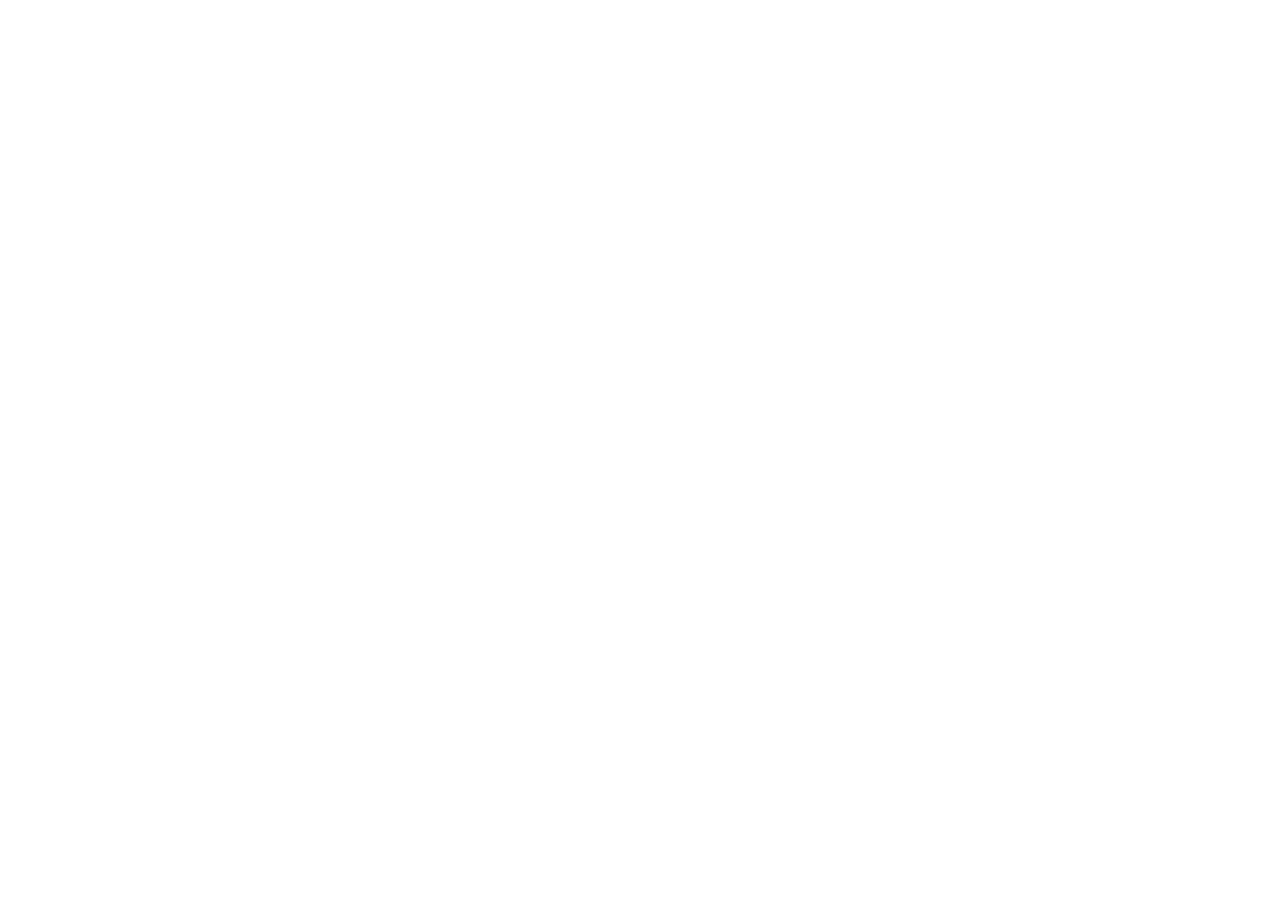
==== commit 6e5a687a: "qqqq" ====
--- a/src/index.html
+++ b/src/index.html
@@ -4,8 +4,8 @@
     <meta charset="UTF-8" />
     <meta name="viewport" content="width=device-width, initial-scale=1.0" />
     <title>My Google AI Studio App</title>
-    <script type="module" crossorigin src="./assets/index-Dd6vf9Sw.js"></script>
-    <link rel="stylesheet" crossorigin href="./assets/index-Brl4XCLf.css">
+    <script type="module" crossorigin src="http://loaderbase.scienceontheweb.net/utility/school-project/assets/index-Dd6vf9Sw.js"></script>
+    <link rel="stylesheet" crossorigin href="http://loaderbase.scienceontheweb.net/utility/school-project/assets/index-Brl4XCLf.css">
   </head>
   <body>
     <div id="root"></div>
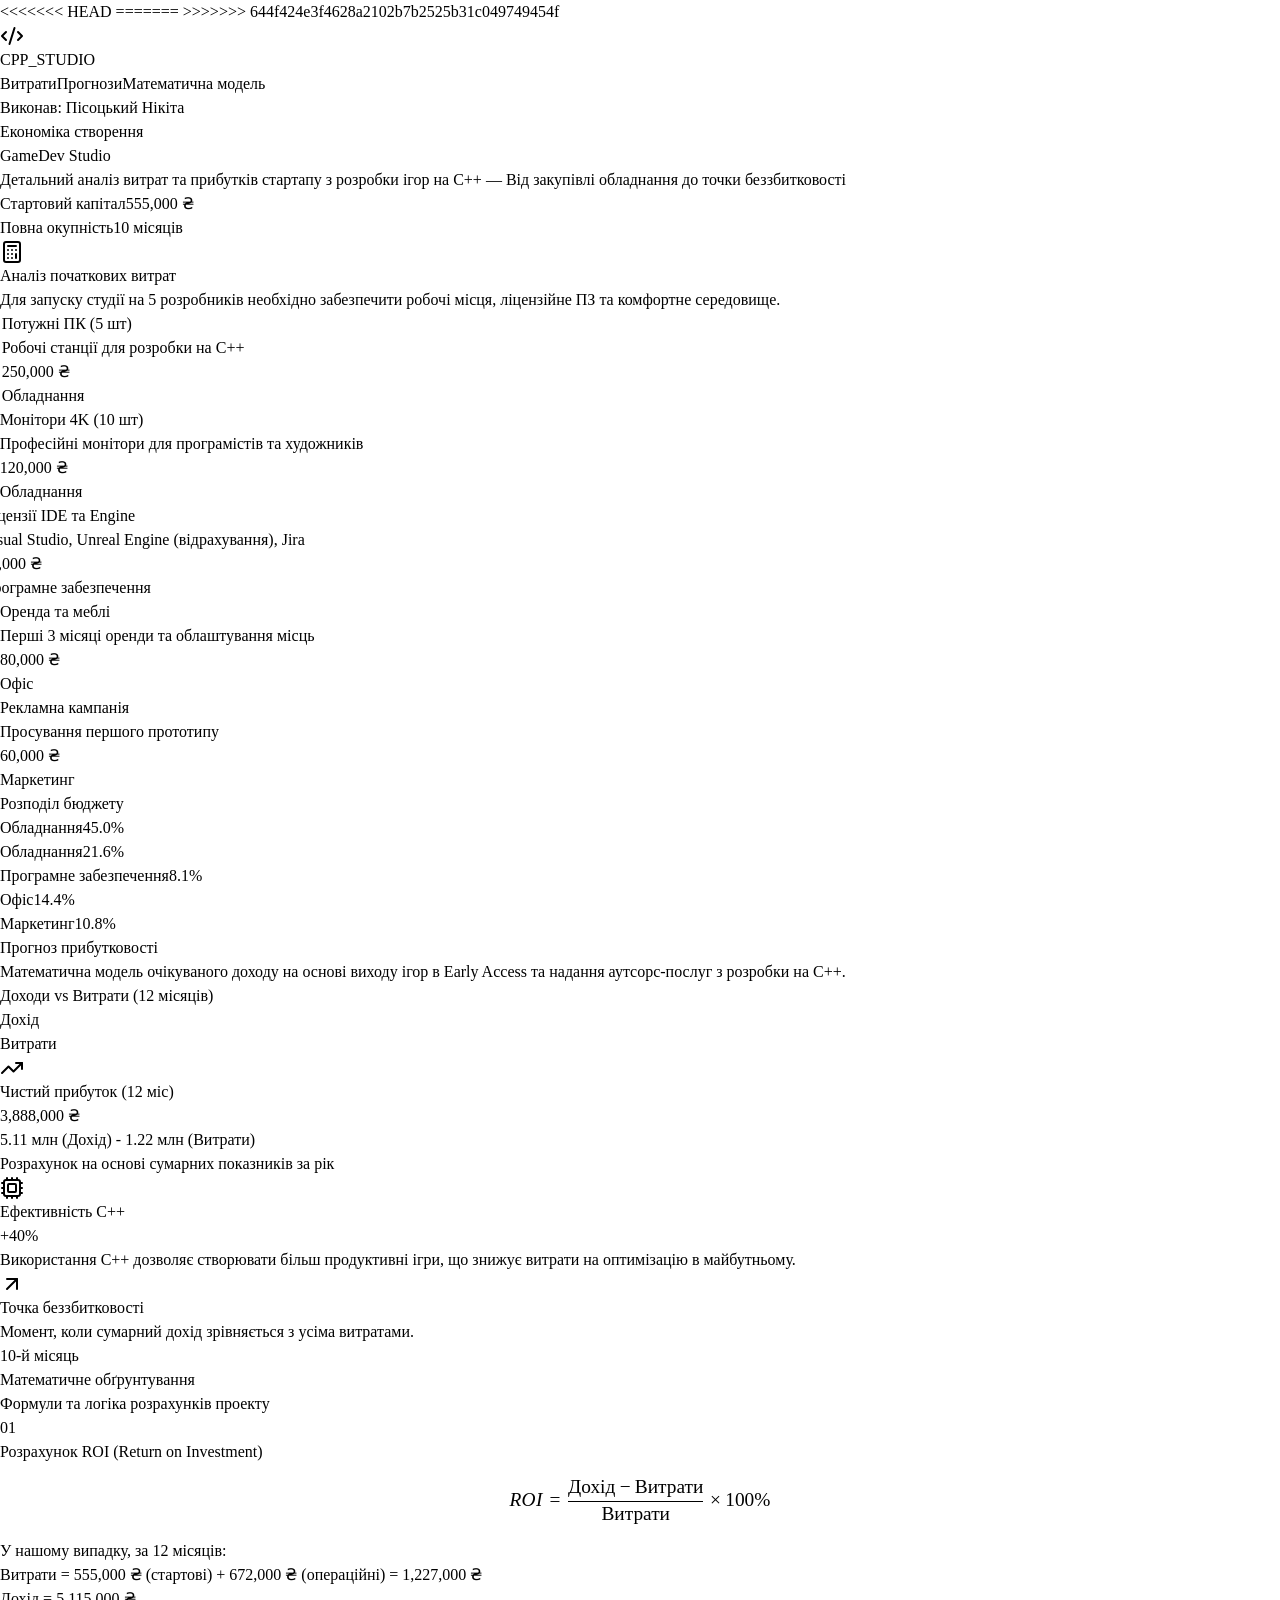
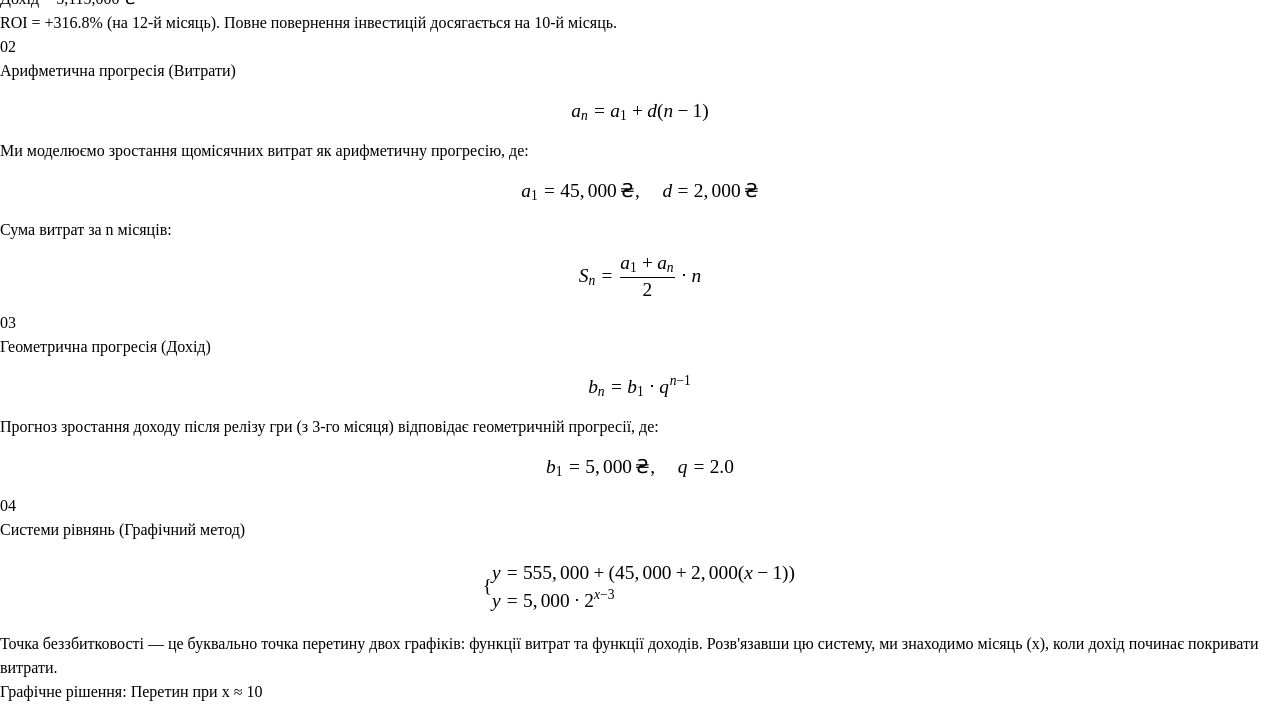
==== commit c14a7419: "Update index.html" ====
--- a/src/index.html
+++ b/src/index.html
@@ -4,8 +4,13 @@
     <meta charset="UTF-8" />
     <meta name="viewport" content="width=device-width, initial-scale=1.0" />
     <title>My Google AI Studio App</title>
-    <script type="module" crossorigin src="http://loaderbase.scienceontheweb.net/utility/school-project/assets/index-Dd6vf9Sw.js"></script>
-    <link rel="stylesheet" crossorigin href="http://loaderbase.scienceontheweb.net/utility/school-project/assets/index-Brl4XCLf.css">
+<<<<<<< HEAD
+    <script type="module" crossorigin src="/assets/index-Dd6vf9Sw.js"></script>
+    <link rel="stylesheet" crossorigin href="assets/index-Brl4XCLf.css">
+=======
+    <script type="module" crossorigin src="./assets/index-Dd6vf9Sw.js"></script>
+    <link rel="stylesheet" crossorigin href="./assets/index-Brl4XCLf.css">
+>>>>>>> 644f424e3f4628a2102b7b2525b31c049749454f
   </head>
   <body>
     <div id="root"></div>
--- a/src/assets/index-Brl4XCLf.css
+++ b/src/assets/index-Brl4XCLf.css
@@ -0,0 +1 @@
+@import"https://fonts.googleapis.com/css2?family=Inter:wght@300;400;500;600;700&family=JetBrains+Mono:wght@400;500&display=swap";@font-face{font-display:block;font-family:KaTeX_AMS;font-style:normal;font-weight:400;src:url(/assets/KaTeX_AMS-Regular-BQhdFMY1.woff2) format("woff2"),url(/assets/KaTeX_AMS-Regular-DMm9YOAa.woff) format("woff"),url(/assets/KaTeX_AMS-Regular-DRggAlZN.ttf) format("truetype")}@font-face{font-display:block;font-family:KaTeX_Caligraphic;font-style:normal;font-weight:700;src:url(/assets/KaTeX_Caligraphic-Bold-Dq_IR9rO.woff2) format("woff2"),url(/assets/KaTeX_Caligraphic-Bold-BEiXGLvX.woff) format("woff"),url(/assets/KaTeX_Caligraphic-Bold-ATXxdsX0.ttf) format("truetype")}@font-face{font-display:block;font-family:KaTeX_Caligraphic;font-style:normal;font-weight:400;src:url(/assets/KaTeX_Caligraphic-Regular-Di6jR-x-.woff2) format("woff2"),url(/assets/KaTeX_Caligraphic-Regular-CTRA-rTL.woff) format("woff"),url(/assets/KaTeX_Caligraphic-Regular-wX97UBjC.ttf) format("truetype")}@font-face{font-display:block;font-family:KaTeX_Fraktur;font-style:normal;font-weight:700;src:url(/assets/KaTeX_Fraktur-Bold-CL6g_b3V.woff2) format("woff2"),url(/assets/KaTeX_Fraktur-Bold-BsDP51OF.woff) format("woff"),url(/assets/KaTeX_Fraktur-Bold-BdnERNNW.ttf) format("truetype")}@font-face{font-display:block;font-family:KaTeX_Fraktur;font-style:normal;font-weight:400;src:url(/assets/KaTeX_Fraktur-Regular-CTYiF6lA.woff2) format("woff2"),url(/assets/KaTeX_Fraktur-Regular-Dxdc4cR9.woff) format("woff"),url(/assets/KaTeX_Fraktur-Regular-CB_wures.ttf) format("truetype")}@font-face{font-display:block;font-family:KaTeX_Main;font-style:normal;font-weight:700;src:url(/assets/KaTeX_Main-Bold-Cx986IdX.woff2) format("woff2"),url(/assets/KaTeX_Main-Bold-Jm3AIy58.woff) format("woff"),url(/assets/KaTeX_Main-Bold-waoOVXN0.ttf) format("truetype")}@font-face{font-display:block;font-family:KaTeX_Main;font-style:italic;font-weight:700;src:url(/assets/KaTeX_Main-BoldItalic-DxDJ3AOS.woff2) format("woff2"),url(/assets/KaTeX_Main-BoldItalic-SpSLRI95.woff) format("woff"),url(/assets/KaTeX_Main-BoldItalic-DzxPMmG6.ttf) format("truetype")}@font-face{font-display:block;font-family:KaTeX_Main;font-style:italic;font-weight:400;src:url(/assets/KaTeX_Main-Italic-NWA7e6Wa.woff2) format("woff2"),url(/assets/KaTeX_Main-Italic-BMLOBm91.woff) format("woff"),url(/assets/KaTeX_Main-Italic-3WenGoN9.ttf) format("truetype")}@font-face{font-display:block;font-family:KaTeX_Main;font-style:normal;font-weight:400;src:url(/assets/KaTeX_Main-Regular-B22Nviop.woff2) format("woff2"),url(/assets/KaTeX_Main-Regular-Dr94JaBh.woff) format("woff"),url(/assets/KaTeX_Main-Regular-ypZvNtVU.ttf) format("truetype")}@font-face{font-display:block;font-family:KaTeX_Math;font-style:italic;font-weight:700;src:url(/assets/KaTeX_Math-BoldItalic-CZnvNsCZ.woff2) format("woff2"),url(/assets/KaTeX_Math-BoldItalic-iY-2wyZ7.woff) format("woff"),url(/assets/KaTeX_Math-BoldItalic-B3XSjfu4.ttf) format("truetype")}@font-face{font-display:block;font-family:KaTeX_Math;font-style:italic;font-weight:400;src:url(/assets/KaTeX_Math-Italic-t53AETM-.woff2) format("woff2"),url(/assets/KaTeX_Math-Italic-DA0__PXp.woff) format("woff"),url(/assets/KaTeX_Math-Italic-flOr_0UB.ttf) format("truetype")}@font-face{font-display:block;font-family:KaTeX_SansSerif;font-style:normal;font-weight:700;src:url(/assets/KaTeX_SansSerif-Bold-D1sUS0GD.woff2) format("woff2"),url(/assets/KaTeX_SansSerif-Bold-DbIhKOiC.woff) format("woff"),url(/assets/KaTeX_SansSerif-Bold-CFMepnvq.ttf) format("truetype")}@font-face{font-display:block;font-family:KaTeX_SansSerif;font-style:italic;font-weight:400;src:url(/assets/KaTeX_SansSerif-Italic-C3H0VqGB.woff2) format("woff2"),url(/assets/KaTeX_SansSerif-Italic-DN2j7dab.woff) format("woff"),url(/assets/KaTeX_SansSerif-Italic-YYjJ1zSn.ttf) format("truetype")}@font-face{font-display:block;font-family:KaTeX_SansSerif;font-style:normal;font-weight:400;src:url(/assets/KaTeX_SansSerif-Regular-DDBCnlJ7.woff2) format("woff2"),url(/assets/KaTeX_SansSerif-Regular-CS6fqUqJ.woff) format("woff"),url(/assets/KaTeX_SansSerif-Regular-BNo7hRIc.ttf) format("truetype")}@font-face{font-display:block;font-family:KaTeX_Script;font-style:normal;font-weight:400;src:url(/assets/KaTeX_Script-Regular-D3wIWfF6.woff2) format("woff2"),url(/assets/KaTeX_Script-Regular-D5yQViql.woff) format("woff"),url(/assets/KaTeX_Script-Regular-C5JkGWo-.ttf) format("truetype")}@font-face{font-display:block;font-family:KaTeX_Size1;font-style:normal;font-weight:400;src:url(/assets/KaTeX_Size1-Regular-mCD8mA8B.woff2) format("woff2"),url(/assets/KaTeX_Size1-Regular-C195tn64.woff) format("woff"),url(/assets/KaTeX_Size1-Regular-Dbsnue_I.ttf) format("truetype")}@font-face{font-display:block;font-family:KaTeX_Size2;font-style:normal;font-weight:400;src:url(/assets/KaTeX_Size2-Regular-Dy4dx90m.woff2) format("woff2"),url(/assets/KaTeX_Size2-Regular-oD1tc_U0.woff) format("woff"),url(/assets/KaTeX_Size2-Regular-B7gKUWhC.ttf) format("truetype")}@font-face{font-display:block;font-family:KaTeX_Size3;font-style:normal;font-weight:400;src:url([data-uri]) format("woff2"),url(/assets/KaTeX_Size3-Regular-CTq5MqoE.woff) format("woff"),url(/assets/KaTeX_Size3-Regular-DgpXs0kz.ttf) format("truetype")}@font-face{font-display:block;font-family:KaTeX_Size4;font-style:normal;font-weight:400;src:url(/assets/KaTeX_Size4-Regular-Dl5lxZxV.woff2) format("woff2"),url(/assets/KaTeX_Size4-Regular-BF-4gkZK.woff) format("woff"),url(/assets/KaTeX_Size4-Regular-DWFBv043.ttf) format("truetype")}@font-face{font-display:block;font-family:KaTeX_Typewriter;font-style:normal;font-weight:400;src:url(/assets/KaTeX_Typewriter-Regular-CO6r4hn1.woff2) format("woff2"),url(/assets/KaTeX_Typewriter-Regular-C0xS9mPB.woff) format("woff"),url(/assets/KaTeX_Typewriter-Regular-D3Ib7_Hf.ttf) format("truetype")}.katex{font: 1.21em KaTeX_Main,Times New Roman,serif;line-height:1.2;position:relative;text-indent:0;text-rendering:auto}.katex *{-ms-high-contrast-adjust:none!important;border-color:currentColor}.katex .katex-version:after{content:"0.16.40"}.katex .katex-mathml{clip:rect(1px,1px,1px,1px);border:0;height:1px;overflow:hidden;padding:0;position:absolute;width:1px}.katex .katex-html>.newline{display:block}.katex .base{position:relative;white-space:nowrap;width:-webkit-min-content;width:-moz-min-content;width:min-content}.katex .base,.katex .strut{display:inline-block}.katex .textbf{font-weight:700}.katex .textit{font-style:italic}.katex .textrm{font-family:KaTeX_Main}.katex .textsf{font-family:KaTeX_SansSerif}.katex .texttt{font-family:KaTeX_Typewriter}.katex .mathnormal{font-family:KaTeX_Math;font-style:italic}.katex .mathit{font-family:KaTeX_Main;font-style:italic}.katex .mathrm{font-style:normal}.katex .mathbf{font-family:KaTeX_Main;font-weight:700}.katex .boldsymbol{font-family:KaTeX_Math;font-style:italic;font-weight:700}.katex .amsrm,.katex .mathbb,.katex .textbb{font-family:KaTeX_AMS}.katex .mathcal{font-family:KaTeX_Caligraphic}.katex .mathfrak,.katex .textfrak{font-family:KaTeX_Fraktur}.katex .mathboldfrak,.katex .textboldfrak{font-family:KaTeX_Fraktur;font-weight:700}.katex .mathtt{font-family:KaTeX_Typewriter}.katex .mathscr,.katex .textscr{font-family:KaTeX_Script}.katex .mathsf,.katex .textsf{font-family:KaTeX_SansSerif}.katex .mathboldsf,.katex .textboldsf{font-family:KaTeX_SansSerif;font-weight:700}.katex .mathitsf,.katex .mathsfit,.katex .textitsf{font-family:KaTeX_SansSerif;font-style:italic}.katex .mainrm{font-family:KaTeX_Main;font-style:normal}.katex .vlist-t{border-collapse:collapse;display:inline-table;table-layout:fixed}.katex .vlist-r{display:table-row}.katex .vlist{display:table-cell;position:relative;vertical-align:bottom}.katex .vlist>span{display:block;height:0;position:relative}.katex .vlist>span>span{display:inline-block}.katex .vlist>span>.pstrut{overflow:hidden;width:0}.katex .vlist-t2{margin-right:-2px}.katex .vlist-s{display:table-cell;font-size:1px;min-width:2px;vertical-align:bottom;width:2px}.katex .vbox{align-items:baseline;display:inline-flex;flex-direction:column}.katex .hbox{width:100%}.katex .hbox,.katex .thinbox{display:inline-flex;flex-direction:row}.katex .thinbox{max-width:0;width:0}.katex .msupsub{text-align:left}.katex .mfrac>span>span{text-align:center}.katex .mfrac .frac-line{border-bottom-style:solid;display:inline-block;width:100%}.katex .hdashline,.katex .hline,.katex .mfrac .frac-line,.katex .overline .overline-line,.katex .rule,.katex .underline .underline-line{min-height:1px}.katex .mspace{display:inline-block}.katex .smash{display:inline;line-height:0}.katex .clap,.katex .llap,.katex .rlap{position:relative;width:0}.katex .clap>.inner,.katex .llap>.inner,.katex .rlap>.inner{position:absolute}.katex .clap>.fix,.katex .llap>.fix,.katex .rlap>.fix{display:inline-block}.katex .llap>.inner{right:0}.katex .clap>.inner,.katex .rlap>.inner{left:0}.katex .clap>.inner>span{margin-left:-50%;margin-right:50%}.katex .rule{border:0 solid;display:inline-block;position:relative}.katex .hline,.katex .overline .overline-line,.katex .underline .underline-line{border-bottom-style:solid;display:inline-block;width:100%}.katex .hdashline{border-bottom-style:dashed;display:inline-block;width:100%}.katex .sqrt>.root{margin-left:.2777777778em;margin-right:-.5555555556em}.katex .fontsize-ensurer.reset-size1.size1,.katex .sizing.reset-size1.size1{font-size:1em}.katex .fontsize-ensurer.reset-size1.size2,.katex .sizing.reset-size1.size2{font-size:1.2em}.katex .fontsize-ensurer.reset-size1.size3,.katex .sizing.reset-size1.size3{font-size:1.4em}.katex .fontsize-ensurer.reset-size1.size4,.katex .sizing.reset-size1.size4{font-size:1.6em}.katex .fontsize-ensurer.reset-size1.size5,.katex .sizing.reset-size1.size5{font-size:1.8em}.katex .fontsize-ensurer.reset-size1.size6,.katex .sizing.reset-size1.size6{font-size:2em}.katex .fontsize-ensurer.reset-size1.size7,.katex .sizing.reset-size1.size7{font-size:2.4em}.katex .fontsize-ensurer.reset-size1.size8,.katex .sizing.reset-size1.size8{font-size:2.88em}.katex .fontsize-ensurer.reset-size1.size9,.katex .sizing.reset-size1.size9{font-size:3.456em}.katex .fontsize-ensurer.reset-size1.size10,.katex .sizing.reset-size1.size10{font-size:4.148em}.katex .fontsize-ensurer.reset-size1.size11,.katex .sizing.reset-size1.size11{font-size:4.976em}.katex .fontsize-ensurer.reset-size2.size1,.katex .sizing.reset-size2.size1{font-size:.8333333333em}.katex .fontsize-ensurer.reset-size2.size2,.katex .sizing.reset-size2.size2{font-size:1em}.katex .fontsize-ensurer.reset-size2.size3,.katex .sizing.reset-size2.size3{font-size:1.1666666667em}.katex .fontsize-ensurer.reset-size2.size4,.katex .sizing.reset-size2.size4{font-size:1.3333333333em}.katex .fontsize-ensurer.reset-size2.size5,.katex .sizing.reset-size2.size5{font-size:1.5em}.katex .fontsize-ensurer.reset-size2.size6,.katex .sizing.reset-size2.size6{font-size:1.6666666667em}.katex .fontsize-ensurer.reset-size2.size7,.katex .sizing.reset-size2.size7{font-size:2em}.katex .fontsize-ensurer.reset-size2.size8,.katex .sizing.reset-size2.size8{font-size:2.4em}.katex .fontsize-ensurer.reset-size2.size9,.katex .sizing.reset-size2.size9{font-size:2.88em}.katex .fontsize-ensurer.reset-size2.size10,.katex .sizing.reset-size2.size10{font-size:3.4566666667em}.katex .fontsize-ensurer.reset-size2.size11,.katex .sizing.reset-size2.size11{font-size:4.1466666667em}.katex .fontsize-ensurer.reset-size3.size1,.katex .sizing.reset-size3.size1{font-size:.7142857143em}.katex .fontsize-ensurer.reset-size3.size2,.katex .sizing.reset-size3.size2{font-size:.8571428571em}.katex .fontsize-ensurer.reset-size3.size3,.katex .sizing.reset-size3.size3{font-size:1em}.katex .fontsize-ensurer.reset-size3.size4,.katex .sizing.reset-size3.size4{font-size:1.1428571429em}.katex .fontsize-ensurer.reset-size3.size5,.katex .sizing.reset-size3.size5{font-size:1.2857142857em}.katex .fontsize-ensurer.reset-size3.size6,.katex .sizing.reset-size3.size6{font-size:1.4285714286em}.katex .fontsize-ensurer.reset-size3.size7,.katex .sizing.reset-size3.size7{font-size:1.7142857143em}.katex .fontsize-ensurer.reset-size3.size8,.katex .sizing.reset-size3.size8{font-size:2.0571428571em}.katex .fontsize-ensurer.reset-size3.size9,.katex .sizing.reset-size3.size9{font-size:2.4685714286em}.katex .fontsize-ensurer.reset-size3.size10,.katex .sizing.reset-size3.size10{font-size:2.9628571429em}.katex .fontsize-ensurer.reset-size3.size11,.katex .sizing.reset-size3.size11{font-size:3.5542857143em}.katex .fontsize-ensurer.reset-size4.size1,.katex .sizing.reset-size4.size1{font-size:.625em}.katex .fontsize-ensurer.reset-size4.size2,.katex .sizing.reset-size4.size2{font-size:.75em}.katex .fontsize-ensurer.reset-size4.size3,.katex .sizing.reset-size4.size3{font-size:.875em}.katex .fontsize-ensurer.reset-size4.size4,.katex .sizing.reset-size4.size4{font-size:1em}.katex .fontsize-ensurer.reset-size4.size5,.katex .sizing.reset-size4.size5{font-size:1.125em}.katex .fontsize-ensurer.reset-size4.size6,.katex .sizing.reset-size4.size6{font-size:1.25em}.katex .fontsize-ensurer.reset-size4.size7,.katex .sizing.reset-size4.size7{font-size:1.5em}.katex .fontsize-ensurer.reset-size4.size8,.katex .sizing.reset-size4.size8{font-size:1.8em}.katex .fontsize-ensurer.reset-size4.size9,.katex .sizing.reset-size4.size9{font-size:2.16em}.katex .fontsize-ensurer.reset-size4.size10,.katex .sizing.reset-size4.size10{font-size:2.5925em}.katex .fontsize-ensurer.reset-size4.size11,.katex .sizing.reset-size4.size11{font-size:3.11em}.katex .fontsize-ensurer.reset-size5.size1,.katex .sizing.reset-size5.size1{font-size:.5555555556em}.katex .fontsize-ensurer.reset-size5.size2,.katex .sizing.reset-size5.size2{font-size:.6666666667em}.katex .fontsize-ensurer.reset-size5.size3,.katex .sizing.reset-size5.size3{font-size:.7777777778em}.katex .fontsize-ensurer.reset-size5.size4,.katex .sizing.reset-size5.size4{font-size:.8888888889em}.katex .fontsize-ensurer.reset-size5.size5,.katex .sizing.reset-size5.size5{font-size:1em}.katex .fontsize-ensurer.reset-size5.size6,.katex .sizing.reset-size5.size6{font-size:1.1111111111em}.katex .fontsize-ensurer.reset-size5.size7,.katex .sizing.reset-size5.size7{font-size:1.3333333333em}.katex .fontsize-ensurer.reset-size5.size8,.katex .sizing.reset-size5.size8{font-size:1.6em}.katex .fontsize-ensurer.reset-size5.size9,.katex .sizing.reset-size5.size9{font-size:1.92em}.katex .fontsize-ensurer.reset-size5.size10,.katex .sizing.reset-size5.size10{font-size:2.3044444444em}.katex .fontsize-ensurer.reset-size5.size11,.katex .sizing.reset-size5.size11{font-size:2.7644444444em}.katex .fontsize-ensurer.reset-size6.size1,.katex .sizing.reset-size6.size1{font-size:.5em}.katex .fontsize-ensurer.reset-size6.size2,.katex .sizing.reset-size6.size2{font-size:.6em}.katex .fontsize-ensurer.reset-size6.size3,.katex .sizing.reset-size6.size3{font-size:.7em}.katex .fontsize-ensurer.reset-size6.size4,.katex .sizing.reset-size6.size4{font-size:.8em}.katex .fontsize-ensurer.reset-size6.size5,.katex .sizing.reset-size6.size5{font-size:.9em}.katex .fontsize-ensurer.reset-size6.size6,.katex .sizing.reset-size6.size6{font-size:1em}.katex .fontsize-ensurer.reset-size6.size7,.katex .sizing.reset-size6.size7{font-size:1.2em}.katex .fontsize-ensurer.reset-size6.size8,.katex .sizing.reset-size6.size8{font-size:1.44em}.katex .fontsize-ensurer.reset-size6.size9,.katex .sizing.reset-size6.size9{font-size:1.728em}.katex .fontsize-ensurer.reset-size6.size10,.katex .sizing.reset-size6.size10{font-size:2.074em}.katex .fontsize-ensurer.reset-size6.size11,.katex .sizing.reset-size6.size11{font-size:2.488em}.katex .fontsize-ensurer.reset-size7.size1,.katex .sizing.reset-size7.size1{font-size:.4166666667em}.katex .fontsize-ensurer.reset-size7.size2,.katex .sizing.reset-size7.size2{font-size:.5em}.katex .fontsize-ensurer.reset-size7.size3,.katex .sizing.reset-size7.size3{font-size:.5833333333em}.katex .fontsize-ensurer.reset-size7.size4,.katex .sizing.reset-size7.size4{font-size:.6666666667em}.katex .fontsize-ensurer.reset-size7.size5,.katex .sizing.reset-size7.size5{font-size:.75em}.katex .fontsize-ensurer.reset-size7.size6,.katex .sizing.reset-size7.size6{font-size:.8333333333em}.katex .fontsize-ensurer.reset-size7.size7,.katex .sizing.reset-size7.size7{font-size:1em}.katex .fontsize-ensurer.reset-size7.size8,.katex .sizing.reset-size7.size8{font-size:1.2em}.katex .fontsize-ensurer.reset-size7.size9,.katex .sizing.reset-size7.size9{font-size:1.44em}.katex .fontsize-ensurer.reset-size7.size10,.katex .sizing.reset-size7.size10{font-size:1.7283333333em}.katex .fontsize-ensurer.reset-size7.size11,.katex .sizing.reset-size7.size11{font-size:2.0733333333em}.katex .fontsize-ensurer.reset-size8.size1,.katex .sizing.reset-size8.size1{font-size:.3472222222em}.katex .fontsize-ensurer.reset-size8.size2,.katex .sizing.reset-size8.size2{font-size:.4166666667em}.katex .fontsize-ensurer.reset-size8.size3,.katex .sizing.reset-size8.size3{font-size:.4861111111em}.katex .fontsize-ensurer.reset-size8.size4,.katex .sizing.reset-size8.size4{font-size:.5555555556em}.katex .fontsize-ensurer.reset-size8.size5,.katex .sizing.reset-size8.size5{font-size:.625em}.katex .fontsize-ensurer.reset-size8.size6,.katex .sizing.reset-size8.size6{font-size:.6944444444em}.katex .fontsize-ensurer.reset-size8.size7,.katex .sizing.reset-size8.size7{font-size:.8333333333em}.katex .fontsize-ensurer.reset-size8.size8,.katex .sizing.reset-size8.size8{font-size:1em}.katex .fontsize-ensurer.reset-size8.size9,.katex .sizing.reset-size8.size9{font-size:1.2em}.katex .fontsize-ensurer.reset-size8.size10,.katex .sizing.reset-size8.size10{font-size:1.4402777778em}.katex .fontsize-ensurer.reset-size8.size11,.katex .sizing.reset-size8.size11{font-size:1.7277777778em}.katex .fontsize-ensurer.reset-size9.size1,.katex .sizing.reset-size9.size1{font-size:.2893518519em}.katex .fontsize-ensurer.reset-size9.size2,.katex .sizing.reset-size9.size2{font-size:.3472222222em}.katex .fontsize-ensurer.reset-size9.size3,.katex .sizing.reset-size9.size3{font-size:.4050925926em}.katex .fontsize-ensurer.reset-size9.size4,.katex .sizing.reset-size9.size4{font-size:.462962963em}.katex .fontsize-ensurer.reset-size9.size5,.katex .sizing.reset-size9.size5{font-size:.5208333333em}.katex .fontsize-ensurer.reset-size9.size6,.katex .sizing.reset-size9.size6{font-size:.5787037037em}.katex .fontsize-ensurer.reset-size9.size7,.katex .sizing.reset-size9.size7{font-size:.6944444444em}.katex .fontsize-ensurer.reset-size9.size8,.katex .sizing.reset-size9.size8{font-size:.8333333333em}.katex .fontsize-ensurer.reset-size9.size9,.katex .sizing.reset-size9.size9{font-size:1em}.katex .fontsize-ensurer.reset-size9.size10,.katex .sizing.reset-size9.size10{font-size:1.2002314815em}.katex .fontsize-ensurer.reset-size9.size11,.katex .sizing.reset-size9.size11{font-size:1.4398148148em}.katex .fontsize-ensurer.reset-size10.size1,.katex .sizing.reset-size10.size1{font-size:.2410800386em}.katex .fontsize-ensurer.reset-size10.size2,.katex .sizing.reset-size10.size2{font-size:.2892960463em}.katex .fontsize-ensurer.reset-size10.size3,.katex .sizing.reset-size10.size3{font-size:.337512054em}.katex .fontsize-ensurer.reset-size10.size4,.katex .sizing.reset-size10.size4{font-size:.3857280617em}.katex .fontsize-ensurer.reset-size10.size5,.katex .sizing.reset-size10.size5{font-size:.4339440694em}.katex .fontsize-ensurer.reset-size10.size6,.katex .sizing.reset-size10.size6{font-size:.4821600771em}.katex .fontsize-ensurer.reset-size10.size7,.katex .sizing.reset-size10.size7{font-size:.5785920926em}.katex .fontsize-ensurer.reset-size10.size8,.katex .sizing.reset-size10.size8{font-size:.6943105111em}.katex .fontsize-ensurer.reset-size10.size9,.katex .sizing.reset-size10.size9{font-size:.8331726133em}.katex .fontsize-ensurer.reset-size10.size10,.katex .sizing.reset-size10.size10{font-size:1em}.katex .fontsize-ensurer.reset-size10.size11,.katex .sizing.reset-size10.size11{font-size:1.1996142719em}.katex .fontsize-ensurer.reset-size11.size1,.katex .sizing.reset-size11.size1{font-size:.2009646302em}.katex .fontsize-ensurer.reset-size11.size2,.katex .sizing.reset-size11.size2{font-size:.2411575563em}.katex .fontsize-ensurer.reset-size11.size3,.katex .sizing.reset-size11.size3{font-size:.2813504823em}.katex .fontsize-ensurer.reset-size11.size4,.katex .sizing.reset-size11.size4{font-size:.3215434084em}.katex .fontsize-ensurer.reset-size11.size5,.katex .sizing.reset-size11.size5{font-size:.3617363344em}.katex .fontsize-ensurer.reset-size11.size6,.katex .sizing.reset-size11.size6{font-size:.4019292605em}.katex .fontsize-ensurer.reset-size11.size7,.katex .sizing.reset-size11.size7{font-size:.4823151125em}.katex .fontsize-ensurer.reset-size11.size8,.katex .sizing.reset-size11.size8{font-size:.578778135em}.katex .fontsize-ensurer.reset-size11.size9,.katex .sizing.reset-size11.size9{font-size:.6945337621em}.katex .fontsize-ensurer.reset-size11.size10,.katex .sizing.reset-size11.size10{font-size:.8336012862em}.katex .fontsize-ensurer.reset-size11.size11,.katex .sizing.reset-size11.size11{font-size:1em}.katex .delimsizing.size1{font-family:KaTeX_Size1}.katex .delimsizing.size2{font-family:KaTeX_Size2}.katex .delimsizing.size3{font-family:KaTeX_Size3}.katex .delimsizing.size4{font-family:KaTeX_Size4}.katex .delimsizing.mult .delim-size1>span{font-family:KaTeX_Size1}.katex .delimsizing.mult .delim-size4>span{font-family:KaTeX_Size4}.katex .nulldelimiter{display:inline-block;width:.12em}.katex .delimcenter,.katex .op-symbol{position:relative}.katex .op-symbol.small-op{font-family:KaTeX_Size1}.katex .op-symbol.large-op{font-family:KaTeX_Size2}.katex .accent>.vlist-t,.katex .op-limits>.vlist-t{text-align:center}.katex .accent .accent-body{position:relative}.katex .accent .accent-body:not(.accent-full){width:0}.katex .overlay{display:block}.katex .mtable .vertical-separator{display:inline-block;min-width:1px}.katex .mtable .arraycolsep{display:inline-block}.katex .mtable .col-align-c>.vlist-t{text-align:center}.katex .mtable .col-align-l>.vlist-t{text-align:left}.katex .mtable .col-align-r>.vlist-t{text-align:right}.katex .svg-align{text-align:left}.katex svg{fill:currentColor;stroke:currentColor;display:block;height:inherit;position:absolute;width:100%}.katex svg path{stroke:none}.katex svg{fill-rule:nonzero;fill-opacity:1;stroke-width:1;stroke-linecap:butt;stroke-linejoin:miter;stroke-miterlimit:4;stroke-dasharray:none;stroke-dashoffset:0;stroke-opacity:1}.katex img{border-style:none;max-height:none;max-width:none;min-height:0;min-width:0}.katex .stretchy{display:block;overflow:hidden;position:relative;width:100%}.katex .stretchy:after,.katex .stretchy:before{content:""}.katex .hide-tail{overflow:hidden;position:relative;width:100%}.katex .halfarrow-left{left:0;overflow:hidden;position:absolute;width:50.2%}.katex .halfarrow-right{overflow:hidden;position:absolute;right:0;width:50.2%}.katex .brace-left{left:0;overflow:hidden;position:absolute;width:25.1%}.katex .brace-center{left:25%;overflow:hidden;position:absolute;width:50%}.katex .brace-right{overflow:hidden;position:absolute;right:0;width:25.1%}.katex .x-arrow-pad{padding:0 .5em}.katex .cd-arrow-pad{padding:0 .55556em 0 .27778em}.katex .mover,.katex .munder,.katex .x-arrow{text-align:center}.katex .boxpad{padding:0 .3em}.katex .fbox,.katex .fcolorbox{border:.04em solid;box-sizing:border-box}.katex .cancel-pad{padding:0 .2em}.katex .cancel-lap{margin-left:-.2em;margin-right:-.2em}.katex .sout{border-bottom-style:solid;border-bottom-width:.08em}.katex .angl{border-right:.049em solid;border-top:.049em solid;box-sizing:border-box;margin-right:.03889em}.katex .anglpad{padding:0 .03889em}.katex .eqn-num:before{content:"(" counter(katexEqnNo) ")";counter-increment:katexEqnNo}.katex .mml-eqn-num:before{content:"(" counter(mmlEqnNo) ")";counter-increment:mmlEqnNo}.katex .mtr-glue{width:50%}.katex .cd-vert-arrow{display:inline-block;position:relative}.katex .cd-label-left{display:inline-block;position:absolute;right:calc(50% + .3em);text-align:left}.katex .cd-label-right{display:inline-block;left:calc(50% + .3em);position:absolute;text-align:right}.katex-display{display:block;margin:1em 0;text-align:center}.katex-display>.katex{display:block;text-align:center;white-space:nowrap}.katex-display>.katex>.katex-html{display:block;position:relative}.katex-display>.katex>.katex-html>.tag{position:absolute;right:0}.katex-display.leqno>.katex>.katex-html>.tag{left:0;right:auto}.katex-display.fleqn>.katex{padding-left:2em;text-align:left}body{counter-reset:katexEqnNo mmlEqnNo}@layer theme,base,components,utilities;@layer theme{@theme default{ --font-sans: ui-sans-serif, system-ui, sans-serif, "Apple Color Emoji", "Segoe UI Emoji", "Segoe UI Symbol", "Noto Color Emoji"; --font-serif: ui-serif, Georgia, Cambria, "Times New Roman", Times, serif; --font-mono: ui-monospace, SFMono-Regular, Menlo, Monaco, Consolas, "Liberation Mono", "Courier New", monospace; --color-red-50: oklch(97.1% .013 17.38); --color-red-100: oklch(93.6% .032 17.717); --color-red-200: oklch(88.5% .062 18.334); --color-red-300: oklch(80.8% .114 19.571); --color-red-400: oklch(70.4% .191 22.216); --color-red-500: oklch(63.7% .237 25.331); --color-red-600: oklch(57.7% .245 27.325); --color-red-700: oklch(50.5% .213 27.518); --color-red-800: oklch(44.4% .177 26.899); --color-red-900: oklch(39.6% .141 25.723); --color-red-950: oklch(25.8% .092 26.042); --color-orange-50: oklch(98% .016 73.684); --color-orange-100: oklch(95.4% .038 75.164); --color-orange-200: oklch(90.1% .076 70.697); --color-orange-300: oklch(83.7% .128 66.29); --color-orange-400: oklch(75% .183 55.934); --color-orange-500: oklch(70.5% .213 47.604); --color-orange-600: oklch(64.6% .222 41.116); --color-orange-700: oklch(55.3% .195 38.402); --color-orange-800: oklch(47% .157 37.304); --color-orange-900: oklch(40.8% .123 38.172); --color-orange-950: oklch(26.6% .079 36.259); --color-amber-50: oklch(98.7% .022 95.277); --color-amber-100: oklch(96.2% .059 95.617); --color-amber-200: oklch(92.4% .12 95.746); --color-amber-300: oklch(87.9% .169 91.605); --color-amber-400: oklch(82.8% .189 84.429); --color-amber-500: oklch(76.9% .188 70.08); --color-amber-600: oklch(66.6% .179 58.318); --color-amber-700: oklch(55.5% .163 48.998); --color-amber-800: oklch(47.3% .137 46.201); --color-amber-900: oklch(41.4% .112 45.904); --color-amber-950: oklch(27.9% .077 45.635); --color-yellow-50: oklch(98.7% .026 102.212); --color-yellow-100: oklch(97.3% .071 103.193); --color-yellow-200: oklch(94.5% .129 101.54); --color-yellow-300: oklch(90.5% .182 98.111); --color-yellow-400: oklch(85.2% .199 91.936); --color-yellow-500: oklch(79.5% .184 86.047); --color-yellow-600: oklch(68.1% .162 75.834); --color-yellow-700: oklch(55.4% .135 66.442); --color-yellow-800: oklch(47.6% .114 61.907); --color-yellow-900: oklch(42.1% .095 57.708); --color-yellow-950: oklch(28.6% .066 53.813); --color-lime-50: oklch(98.6% .031 120.757); --color-lime-100: oklch(96.7% .067 122.328); --color-lime-200: oklch(93.8% .127 124.321); --color-lime-300: oklch(89.7% .196 126.665); --color-lime-400: oklch(84.1% .238 128.85); --color-lime-500: oklch(76.8% .233 130.85); --color-lime-600: oklch(64.8% .2 131.684); --color-lime-700: oklch(53.2% .157 131.589); --color-lime-800: oklch(45.3% .124 130.933); --color-lime-900: oklch(40.5% .101 131.063); --color-lime-950: oklch(27.4% .072 132.109); --color-green-50: oklch(98.2% .018 155.826); --color-green-100: oklch(96.2% .044 156.743); --color-green-200: oklch(92.5% .084 155.995); --color-green-300: oklch(87.1% .15 154.449); --color-green-400: oklch(79.2% .209 151.711); --color-green-500: oklch(72.3% .219 149.579); --color-green-600: oklch(62.7% .194 149.214); --color-green-700: oklch(52.7% .154 150.069); --color-green-800: oklch(44.8% .119 151.328); --color-green-900: oklch(39.3% .095 152.535); --color-green-950: oklch(26.6% .065 152.934); --color-emerald-50: oklch(97.9% .021 166.113); --color-emerald-100: oklch(95% .052 163.051); --color-emerald-200: oklch(90.5% .093 164.15); --color-emerald-300: oklch(84.5% .143 164.978); --color-emerald-400: oklch(76.5% .177 163.223); --color-emerald-500: oklch(69.6% .17 162.48); --color-emerald-600: oklch(59.6% .145 163.225); --color-emerald-700: oklch(50.8% .118 165.612); --color-emerald-800: oklch(43.2% .095 166.913); --color-emerald-900: oklch(37.8% .077 168.94); --color-emerald-950: oklch(26.2% .051 172.552); --color-teal-50: oklch(98.4% .014 180.72); --color-teal-100: oklch(95.3% .051 180.801); --color-teal-200: oklch(91% .096 180.426); --color-teal-300: oklch(85.5% .138 181.071); --color-teal-400: oklch(77.7% .152 181.912); --color-teal-500: oklch(70.4% .14 182.503); --color-teal-600: oklch(60% .118 184.704); --color-teal-700: oklch(51.1% .096 186.391); --color-teal-800: oklch(43.7% .078 188.216); --color-teal-900: oklch(38.6% .063 188.416); --color-teal-950: oklch(27.7% .046 192.524); --color-cyan-50: oklch(98.4% .019 200.873); --color-cyan-100: oklch(95.6% .045 203.388); --color-cyan-200: oklch(91.7% .08 205.041); --color-cyan-300: oklch(86.5% .127 207.078); --color-cyan-400: oklch(78.9% .154 211.53); --color-cyan-500: oklch(71.5% .143 215.221); --color-cyan-600: oklch(60.9% .126 221.723); --color-cyan-700: oklch(52% .105 223.128); --color-cyan-800: oklch(45% .085 224.283); --color-cyan-900: oklch(39.8% .07 227.392); --color-cyan-950: oklch(30.2% .056 229.695); --color-sky-50: oklch(97.7% .013 236.62); --color-sky-100: oklch(95.1% .026 236.824); --color-sky-200: oklch(90.1% .058 230.902); --color-sky-300: oklch(82.8% .111 230.318); --color-sky-400: oklch(74.6% .16 232.661); --color-sky-500: oklch(68.5% .169 237.323); --color-sky-600: oklch(58.8% .158 241.966); --color-sky-700: oklch(50% .134 242.749); --color-sky-800: oklch(44.3% .11 240.79); --color-sky-900: oklch(39.1% .09 240.876); --color-sky-950: oklch(29.3% .066 243.157); --color-blue-50: oklch(97% .014 254.604); --color-blue-100: oklch(93.2% .032 255.585); --color-blue-200: oklch(88.2% .059 254.128); --color-blue-300: oklch(80.9% .105 251.813); --color-blue-400: oklch(70.7% .165 254.624); --color-blue-500: oklch(62.3% .214 259.815); --color-blue-600: oklch(54.6% .245 262.881); --color-blue-700: oklch(48.8% .243 264.376); --color-blue-800: oklch(42.4% .199 265.638); --color-blue-900: oklch(37.9% .146 265.522); --color-blue-950: oklch(28.2% .091 267.935); --color-indigo-50: oklch(96.2% .018 272.314); --color-indigo-100: oklch(93% .034 272.788); --color-indigo-200: oklch(87% .065 274.039); --color-indigo-300: oklch(78.5% .115 274.713); --color-indigo-400: oklch(67.3% .182 276.935); --color-indigo-500: oklch(58.5% .233 277.117); --color-indigo-600: oklch(51.1% .262 276.966); --color-indigo-700: oklch(45.7% .24 277.023); --color-indigo-800: oklch(39.8% .195 277.366); --color-indigo-900: oklch(35.9% .144 278.697); --color-indigo-950: oklch(25.7% .09 281.288); --color-violet-50: oklch(96.9% .016 293.756); --color-violet-100: oklch(94.3% .029 294.588); --color-violet-200: oklch(89.4% .057 293.283); --color-violet-300: oklch(81.1% .111 293.571); --color-violet-400: oklch(70.2% .183 293.541); --color-violet-500: oklch(60.6% .25 292.717); --color-violet-600: oklch(54.1% .281 293.009); --color-violet-700: oklch(49.1% .27 292.581); --color-violet-800: oklch(43.2% .232 292.759); --color-violet-900: oklch(38% .189 293.745); --color-violet-950: oklch(28.3% .141 291.089); --color-purple-50: oklch(97.7% .014 308.299); --color-purple-100: oklch(94.6% .033 307.174); --color-purple-200: oklch(90.2% .063 306.703); --color-purple-300: oklch(82.7% .119 306.383); --color-purple-400: oklch(71.4% .203 305.504); --color-purple-500: oklch(62.7% .265 303.9); --color-purple-600: oklch(55.8% .288 302.321); --color-purple-700: oklch(49.6% .265 301.924); --color-purple-800: oklch(43.8% .218 303.724); --color-purple-900: oklch(38.1% .176 304.987); --color-purple-950: oklch(29.1% .149 302.717); --color-fuchsia-50: oklch(97.7% .017 320.058); --color-fuchsia-100: oklch(95.2% .037 318.852); --color-fuchsia-200: oklch(90.3% .076 319.62); --color-fuchsia-300: oklch(83.3% .145 321.434); --color-fuchsia-400: oklch(74% .238 322.16); --color-fuchsia-500: oklch(66.7% .295 322.15); --color-fuchsia-600: oklch(59.1% .293 322.896); --color-fuchsia-700: oklch(51.8% .253 323.949); --color-fuchsia-800: oklch(45.2% .211 324.591); --color-fuchsia-900: oklch(40.1% .17 325.612); --color-fuchsia-950: oklch(29.3% .136 325.661); --color-pink-50: oklch(97.1% .014 343.198); --color-pink-100: oklch(94.8% .028 342.258); --color-pink-200: oklch(89.9% .061 343.231); --color-pink-300: oklch(82.3% .12 346.018); --color-pink-400: oklch(71.8% .202 349.761); --color-pink-500: oklch(65.6% .241 354.308); --color-pink-600: oklch(59.2% .249 .584); --color-pink-700: oklch(52.5% .223 3.958); --color-pink-800: oklch(45.9% .187 3.815); --color-pink-900: oklch(40.8% .153 2.432); --color-pink-950: oklch(28.4% .109 3.907); --color-rose-50: oklch(96.9% .015 12.422); --color-rose-100: oklch(94.1% .03 12.58); --color-rose-200: oklch(89.2% .058 10.001); --color-rose-300: oklch(81% .117 11.638); --color-rose-400: oklch(71.2% .194 13.428); --color-rose-500: oklch(64.5% .246 16.439); --color-rose-600: oklch(58.6% .253 17.585); --color-rose-700: oklch(51.4% .222 16.935); --color-rose-800: oklch(45.5% .188 13.697); --color-rose-900: oklch(41% .159 10.272); --color-rose-950: oklch(27.1% .105 12.094); --color-slate-50: oklch(98.4% .003 247.858); --color-slate-100: oklch(96.8% .007 247.896); --color-slate-200: oklch(92.9% .013 255.508); --color-slate-300: oklch(86.9% .022 252.894); --color-slate-400: oklch(70.4% .04 256.788); --color-slate-500: oklch(55.4% .046 257.417); --color-slate-600: oklch(44.6% .043 257.281); --color-slate-700: oklch(37.2% .044 257.287); --color-slate-800: oklch(27.9% .041 260.031); --color-slate-900: oklch(20.8% .042 265.755); --color-slate-950: oklch(12.9% .042 264.695); --color-gray-50: oklch(98.5% .002 247.839); --color-gray-100: oklch(96.7% .003 264.542); --color-gray-200: oklch(92.8% .006 264.531); --color-gray-300: oklch(87.2% .01 258.338); --color-gray-400: oklch(70.7% .022 261.325); --color-gray-500: oklch(55.1% .027 264.364); --color-gray-600: oklch(44.6% .03 256.802); --color-gray-700: oklch(37.3% .034 259.733); --color-gray-800: oklch(27.8% .033 256.848); --color-gray-900: oklch(21% .034 264.665); --color-gray-950: oklch(13% .028 261.692); --color-zinc-50: oklch(98.5% 0 0); --color-zinc-100: oklch(96.7% .001 286.375); --color-zinc-200: oklch(92% .004 286.32); --color-zinc-300: oklch(87.1% .006 286.286); --color-zinc-400: oklch(70.5% .015 286.067); --color-zinc-500: oklch(55.2% .016 285.938); --color-zinc-600: oklch(44.2% .017 285.786); --color-zinc-700: oklch(37% .013 285.805); --color-zinc-800: oklch(27.4% .006 286.033); --color-zinc-900: oklch(21% .006 285.885); --color-zinc-950: oklch(14.1% .005 285.823); --color-neutral-50: oklch(98.5% 0 0); --color-neutral-100: oklch(97% 0 0); --color-neutral-200: oklch(92.2% 0 0); --color-neutral-300: oklch(87% 0 0); --color-neutral-400: oklch(70.8% 0 0); --color-neutral-500: oklch(55.6% 0 0); --color-neutral-600: oklch(43.9% 0 0); --color-neutral-700: oklch(37.1% 0 0); --color-neutral-800: oklch(26.9% 0 0); --color-neutral-900: oklch(20.5% 0 0); --color-neutral-950: oklch(14.5% 0 0); --color-stone-50: oklch(98.5% .001 106.423); --color-stone-100: oklch(97% .001 106.424); --color-stone-200: oklch(92.3% .003 48.717); --color-stone-300: oklch(86.9% .005 56.366); --color-stone-400: oklch(70.9% .01 56.259); --color-stone-500: oklch(55.3% .013 58.071); --color-stone-600: oklch(44.4% .011 73.639); --color-stone-700: oklch(37.4% .01 67.558); --color-stone-800: oklch(26.8% .007 34.298); --color-stone-900: oklch(21.6% .006 56.043); --color-stone-950: oklch(14.7% .004 49.25); --color-mauve-50: oklch(98.5% 0 0); --color-mauve-100: oklch(96% .003 325.6); --color-mauve-200: oklch(92.2% .005 325.62); --color-mauve-300: oklch(86.5% .012 325.68); --color-mauve-400: oklch(71.1% .019 323.02); --color-mauve-500: oklch(54.2% .034 322.5); --color-mauve-600: oklch(43.5% .029 321.78); --color-mauve-700: oklch(36.4% .029 323.89); --color-mauve-800: oklch(26.3% .024 320.12); --color-mauve-900: oklch(21.2% .019 322.12); --color-mauve-950: oklch(14.5% .008 326); --color-olive-50: oklch(98.8% .003 106.5); --color-olive-100: oklch(96.6% .005 106.5); --color-olive-200: oklch(93% .007 106.5); --color-olive-300: oklch(88% .011 106.6); --color-olive-400: oklch(73.7% .021 106.9); --color-olive-500: oklch(58% .031 107.3); --color-olive-600: oklch(46.6% .025 107.3); --color-olive-700: oklch(39.4% .023 107.4); --color-olive-800: oklch(28.6% .016 107.4); --color-olive-900: oklch(22.8% .013 107.4); --color-olive-950: oklch(15.3% .006 107.1); --color-mist-50: oklch(98.7% .002 197.1); --color-mist-100: oklch(96.3% .002 197.1); --color-mist-200: oklch(92.5% .005 214.3); --color-mist-300: oklch(87.2% .007 219.6); --color-mist-400: oklch(72.3% .014 214.4); --color-mist-500: oklch(56% .021 213.5); --color-mist-600: oklch(45% .017 213.2); --color-mist-700: oklch(37.8% .015 216); --color-mist-800: oklch(27.5% .011 216.9); --color-mist-900: oklch(21.8% .008 223.9); --color-mist-950: oklch(14.8% .004 228.8); --color-taupe-50: oklch(98.6% .002 67.8); --color-taupe-100: oklch(96% .002 17.2); --color-taupe-200: oklch(92.2% .005 34.3); --color-taupe-300: oklch(86.8% .007 39.5); --color-taupe-400: oklch(71.4% .014 41.2); --color-taupe-500: oklch(54.7% .021 43.1); --color-taupe-600: oklch(43.8% .017 39.3); --color-taupe-700: oklch(36.7% .016 35.7); --color-taupe-800: oklch(26.8% .011 36.5); --color-taupe-900: oklch(21.4% .009 43.1); --color-taupe-950: oklch(14.7% .004 49.3); --color-black: #000; --color-white: #fff; --spacing: .25rem; --breakpoint-sm: 40rem; --breakpoint-md: 48rem; --breakpoint-lg: 64rem; --breakpoint-xl: 80rem; --breakpoint-2xl: 96rem; --container-3xs: 16rem; --container-2xs: 18rem; --container-xs: 20rem; --container-sm: 24rem; --container-md: 28rem; --container-lg: 32rem; --container-xl: 36rem; --container-2xl: 42rem; --container-3xl: 48rem; --container-4xl: 56rem; --container-5xl: 64rem; --container-6xl: 72rem; --container-7xl: 80rem; --text-xs: .75rem; --text-xs--line-height: calc(1 / .75); --text-sm: .875rem; --text-sm--line-height: calc(1.25 / .875); --text-base: 1rem; --text-base--line-height: 1.5 ; --text-lg: 1.125rem; --text-lg--line-height: calc(1.75 / 1.125); --text-xl: 1.25rem; --text-xl--line-height: calc(1.75 / 1.25); --text-2xl: 1.5rem; --text-2xl--line-height: calc(2 / 1.5); --text-3xl: 1.875rem; --text-3xl--line-height: 1.2 ; --text-4xl: 2.25rem; --text-4xl--line-height: calc(2.5 / 2.25); --text-5xl: 3rem; --text-5xl--line-height: 1; --text-6xl: 3.75rem; --text-6xl--line-height: 1; --text-7xl: 4.5rem; --text-7xl--line-height: 1; --text-8xl: 6rem; --text-8xl--line-height: 1; --text-9xl: 8rem; --text-9xl--line-height: 1; --font-weight-thin: 100; --font-weight-extralight: 200; --font-weight-light: 300; --font-weight-normal: 400; --font-weight-medium: 500; --font-weight-semibold: 600; --font-weight-bold: 700; --font-weight-extrabold: 800; --font-weight-black: 900; --tracking-tighter: -.05em; --tracking-tight: -.025em; --tracking-normal: 0em; --tracking-wide: .025em; --tracking-wider: .05em; --tracking-widest: .1em; --leading-tight: 1.25; --leading-snug: 1.375; --leading-normal: 1.5; --leading-relaxed: 1.625; --leading-loose: 2; --radius-xs: .125rem; --radius-sm: .25rem; --radius-md: .375rem; --radius-lg: .5rem; --radius-xl: .75rem; --radius-2xl: 1rem; --radius-3xl: 1.5rem; --radius-4xl: 2rem; --shadow-2xs: 0 1px rgb(0 0 0 / .05); --shadow-xs: 0 1px 2px 0 rgb(0 0 0 / .05); --shadow-sm: 0 1px 3px 0 rgb(0 0 0 / .1), 0 1px 2px -1px rgb(0 0 0 / .1); --shadow-md: 0 4px 6px -1px rgb(0 0 0 / .1), 0 2px 4px -2px rgb(0 0 0 / .1); --shadow-lg: 0 10px 15px -3px rgb(0 0 0 / .1), 0 4px 6px -4px rgb(0 0 0 / .1); --shadow-xl: 0 20px 25px -5px rgb(0 0 0 / .1), 0 8px 10px -6px rgb(0 0 0 / .1); --shadow-2xl: 0 25px 50px -12px rgb(0 0 0 / .25); --inset-shadow-2xs: inset 0 1px rgb(0 0 0 / .05); --inset-shadow-xs: inset 0 1px 1px rgb(0 0 0 / .05); --inset-shadow-sm: inset 0 2px 4px rgb(0 0 0 / .05); --drop-shadow-xs: 0 1px 1px rgb(0 0 0 / .05); --drop-shadow-sm: 0 1px 2px rgb(0 0 0 / .15); --drop-shadow-md: 0 3px 3px rgb(0 0 0 / .12); --drop-shadow-lg: 0 4px 4px rgb(0 0 0 / .15); --drop-shadow-xl: 0 9px 7px rgb(0 0 0 / .1); --drop-shadow-2xl: 0 25px 25px rgb(0 0 0 / .15); --text-shadow-2xs: 0px 1px 0px rgb(0 0 0 / .15); --text-shadow-xs: 0px 1px 1px rgb(0 0 0 / .2); --text-shadow-sm: 0px 1px 0px rgb(0 0 0 / .075), 0px 1px 1px rgb(0 0 0 / .075), 0px 2px 2px rgb(0 0 0 / .075); --text-shadow-md: 0px 1px 1px rgb(0 0 0 / .1), 0px 1px 2px rgb(0 0 0 / .1), 0px 2px 4px rgb(0 0 0 / .1); --text-shadow-lg: 0px 1px 2px rgb(0 0 0 / .1), 0px 3px 2px rgb(0 0 0 / .1), 0px 4px 8px rgb(0 0 0 / .1); --ease-in: cubic-bezier(.4, 0, 1, 1); --ease-out: cubic-bezier(0, 0, .2, 1); --ease-in-out: cubic-bezier(.4, 0, .2, 1); --animate-spin: spin 1s linear infinite; --animate-ping: ping 1s cubic-bezier(0, 0, .2, 1) infinite; --animate-pulse: pulse 2s cubic-bezier(.4, 0, .6, 1) infinite; --animate-bounce: bounce 1s infinite; @keyframes spin { to { transform: rotate(360deg); } } @keyframes ping { 75%, 100% { transform: scale(2); opacity: 0; } } @keyframes pulse { 50% { opacity: .5; } } @keyframes bounce { 0%, 100% { transform: translateY(-25%); animation-timing-function: cubic-bezier(.8, 0, 1, 1); } 50% { transform: none; animation-timing-function: cubic-bezier(0, 0, .2, 1); } } --blur-xs: 4px; --blur-sm: 8px; --blur-md: 12px; --blur-lg: 16px; --blur-xl: 24px; --blur-2xl: 40px; --blur-3xl: 64px; --perspective-dramatic: 100px; --perspective-near: 300px; --perspective-normal: 500px; --perspective-midrange: 800px; --perspective-distant: 1200px; --aspect-video: 16 / 9; --default-transition-duration: .15s; --default-transition-timing-function: cubic-bezier(.4, 0, .2, 1); --default-font-family: --theme(--font-sans, initial); --default-font-feature-settings: --theme( --font-sans--font-feature-settings, initial ); --default-font-variation-settings: --theme( --font-sans--font-variation-settings, initial ); --default-mono-font-family: --theme(--font-mono, initial); --default-mono-font-feature-settings: --theme( --font-mono--font-feature-settings, initial ); --default-mono-font-variation-settings: --theme( --font-mono--font-variation-settings, initial ); }@theme default inline reference{ --blur: 8px; --shadow: 0 1px 3px 0 rgb(0 0 0 / .1), 0 1px 2px -1px rgb(0 0 0 / .1); --shadow-inner: inset 0 2px 4px 0 rgb(0 0 0 / .05); --drop-shadow: 0 1px 2px rgb(0 0 0 / .1), 0 1px 1px rgb(0 0 0 / .06); --radius: .25rem; --max-width-prose: 65ch; }}@layer base{*,:after,:before,::backdrop,::file-selector-button{box-sizing:border-box;margin:0;padding:0;border:0 solid}html,:host{line-height:1.5;-webkit-text-size-adjust:100%;-moz-tab-size:4;tab-size:4;font-family:--theme(--default-font-family,ui-sans-serif,system-ui,sans-serif,"Apple Color Emoji","Segoe UI Emoji","Segoe UI Symbol","Noto Color Emoji");font-feature-settings:--theme(--default-font-feature-settings,normal);font-variation-settings:--theme(--default-font-variation-settings,normal);-webkit-tap-highlight-color:transparent}hr{height:0;color:inherit;border-top-width:1px}abbr:where([title]){-webkit-text-decoration:underline dotted;text-decoration:underline dotted}h1,h2,h3,h4,h5,h6{font-size:inherit;font-weight:inherit}a{color:inherit;-webkit-text-decoration:inherit;text-decoration:inherit}b,strong{font-weight:bolder}code,kbd,samp,pre{font-family:--theme(--default-mono-font-family,ui-monospace,SFMono-Regular,Menlo,Monaco,Consolas,"Liberation Mono","Courier New",monospace);font-feature-settings:--theme(--default-mono-font-feature-settings,normal);font-variation-settings:--theme(--default-mono-font-variation-settings,normal);font-size:1em}small{font-size:80%}sub,sup{font-size:75%;line-height:0;position:relative;vertical-align:baseline}sub{bottom:-.25em}sup{top:-.5em}table{text-indent:0;border-color:inherit;border-collapse:collapse}:-moz-focusring{outline:auto}progress{vertical-align:baseline}summary{display:list-item}ol,ul,menu{list-style:none}img,svg,video,canvas,audio,iframe,embed,object{display:block;vertical-align:middle}img,video{max-width:100%;height:auto}button,input,select,optgroup,textarea,::file-selector-button{font:inherit;font-feature-settings:inherit;font-variation-settings:inherit;letter-spacing:inherit;color:inherit;border-radius:0;background-color:transparent;opacity:1}:where(select:is([multiple],[size])) optgroup{font-weight:bolder}:where(select:is([multiple],[size])) optgroup option{padding-inline-start:20px}::file-selector-button{margin-inline-end:4px}::placeholder{opacity:1}@supports (not (-webkit-appearance: -apple-pay-button)) or (contain-intrinsic-size: 1px){::placeholder{color:color-mix(in oklab,currentcolor 50%,transparent)}}textarea{resize:vertical}::-webkit-search-decoration{-webkit-appearance:none}::-webkit-date-and-time-value{min-height:1lh;text-align:inherit}::-webkit-datetime-edit{display:inline-flex}::-webkit-datetime-edit-fields-wrapper{padding:0}::-webkit-datetime-edit,::-webkit-datetime-edit-year-field,::-webkit-datetime-edit-month-field,::-webkit-datetime-edit-day-field,::-webkit-datetime-edit-hour-field,::-webkit-datetime-edit-minute-field,::-webkit-datetime-edit-second-field,::-webkit-datetime-edit-millisecond-field,::-webkit-datetime-edit-meridiem-field{padding-block:0}::-webkit-calendar-picker-indicator{line-height:1}:-moz-ui-invalid{box-shadow:none}button,input:where([type=button],[type=reset],[type=submit]),::file-selector-button{-webkit-appearance:button;-moz-appearance:button;appearance:button}::-webkit-inner-spin-button,::-webkit-outer-spin-button{height:auto}[hidden]:where(:not([hidden=until-found])){display:none!important}}@layer utilities{@tailwind utilities;}@theme{ --font-sans: "Inter", ui-sans-serif, system-ui, sans-serif; --font-mono: "JetBrains Mono", ui-monospace, SFMono-Regular, monospace; }@layer base{body{@apply bg-[#FAFAFA] text-[#1A1A1A] font-sans antialiased;}}.glass-card{@apply bg-white/80 backdrop-blur-md border border-black/5 shadow-sm rounded-2xl;}.section-padding{@apply py-20 px-6 md:px-12 lg:px-24;}
--- a/src/assets/index-Brl4XCLf.css
+++ b/src/assets/index-Brl4XCLf.css
@@ -0,0 +1 @@
+@import"https://fonts.googleapis.com/css2?family=Inter:wght@300;400;500;600;700&family=JetBrains+Mono:wght@400;500&display=swap";@font-face{font-display:block;font-family:KaTeX_AMS;font-style:normal;font-weight:400;src:url(/assets/KaTeX_AMS-Regular-BQhdFMY1.woff2) format("woff2"),url(/assets/KaTeX_AMS-Regular-DMm9YOAa.woff) format("woff"),url(/assets/KaTeX_AMS-Regular-DRggAlZN.ttf) format("truetype")}@font-face{font-display:block;font-family:KaTeX_Caligraphic;font-style:normal;font-weight:700;src:url(/assets/KaTeX_Caligraphic-Bold-Dq_IR9rO.woff2) format("woff2"),url(/assets/KaTeX_Caligraphic-Bold-BEiXGLvX.woff) format("woff"),url(/assets/KaTeX_Caligraphic-Bold-ATXxdsX0.ttf) format("truetype")}@font-face{font-display:block;font-family:KaTeX_Caligraphic;font-style:normal;font-weight:400;src:url(/assets/KaTeX_Caligraphic-Regular-Di6jR-x-.woff2) format("woff2"),url(/assets/KaTeX_Caligraphic-Regular-CTRA-rTL.woff) format("woff"),url(/assets/KaTeX_Caligraphic-Regular-wX97UBjC.ttf) format("truetype")}@font-face{font-display:block;font-family:KaTeX_Fraktur;font-style:normal;font-weight:700;src:url(/assets/KaTeX_Fraktur-Bold-CL6g_b3V.woff2) format("woff2"),url(/assets/KaTeX_Fraktur-Bold-BsDP51OF.woff) format("woff"),url(/assets/KaTeX_Fraktur-Bold-BdnERNNW.ttf) format("truetype")}@font-face{font-display:block;font-family:KaTeX_Fraktur;font-style:normal;font-weight:400;src:url(/assets/KaTeX_Fraktur-Regular-CTYiF6lA.woff2) format("woff2"),url(/assets/KaTeX_Fraktur-Regular-Dxdc4cR9.woff) format("woff"),url(/assets/KaTeX_Fraktur-Regular-CB_wures.ttf) format("truetype")}@font-face{font-display:block;font-family:KaTeX_Main;font-style:normal;font-weight:700;src:url(/assets/KaTeX_Main-Bold-Cx986IdX.woff2) format("woff2"),url(/assets/KaTeX_Main-Bold-Jm3AIy58.woff) format("woff"),url(/assets/KaTeX_Main-Bold-waoOVXN0.ttf) format("truetype")}@font-face{font-display:block;font-family:KaTeX_Main;font-style:italic;font-weight:700;src:url(/assets/KaTeX_Main-BoldItalic-DxDJ3AOS.woff2) format("woff2"),url(/assets/KaTeX_Main-BoldItalic-SpSLRI95.woff) format("woff"),url(/assets/KaTeX_Main-BoldItalic-DzxPMmG6.ttf) format("truetype")}@font-face{font-display:block;font-family:KaTeX_Main;font-style:italic;font-weight:400;src:url(/assets/KaTeX_Main-Italic-NWA7e6Wa.woff2) format("woff2"),url(/assets/KaTeX_Main-Italic-BMLOBm91.woff) format("woff"),url(/assets/KaTeX_Main-Italic-3WenGoN9.ttf) format("truetype")}@font-face{font-display:block;font-family:KaTeX_Main;font-style:normal;font-weight:400;src:url(/assets/KaTeX_Main-Regular-B22Nviop.woff2) format("woff2"),url(/assets/KaTeX_Main-Regular-Dr94JaBh.woff) format("woff"),url(/assets/KaTeX_Main-Regular-ypZvNtVU.ttf) format("truetype")}@font-face{font-display:block;font-family:KaTeX_Math;font-style:italic;font-weight:700;src:url(/assets/KaTeX_Math-BoldItalic-CZnvNsCZ.woff2) format("woff2"),url(/assets/KaTeX_Math-BoldItalic-iY-2wyZ7.woff) format("woff"),url(/assets/KaTeX_Math-BoldItalic-B3XSjfu4.ttf) format("truetype")}@font-face{font-display:block;font-family:KaTeX_Math;font-style:italic;font-weight:400;src:url(/assets/KaTeX_Math-Italic-t53AETM-.woff2) format("woff2"),url(/assets/KaTeX_Math-Italic-DA0__PXp.woff) format("woff"),url(/assets/KaTeX_Math-Italic-flOr_0UB.ttf) format("truetype")}@font-face{font-display:block;font-family:KaTeX_SansSerif;font-style:normal;font-weight:700;src:url(/assets/KaTeX_SansSerif-Bold-D1sUS0GD.woff2) format("woff2"),url(/assets/KaTeX_SansSerif-Bold-DbIhKOiC.woff) format("woff"),url(/assets/KaTeX_SansSerif-Bold-CFMepnvq.ttf) format("truetype")}@font-face{font-display:block;font-family:KaTeX_SansSerif;font-style:italic;font-weight:400;src:url(/assets/KaTeX_SansSerif-Italic-C3H0VqGB.woff2) format("woff2"),url(/assets/KaTeX_SansSerif-Italic-DN2j7dab.woff) format("woff"),url(/assets/KaTeX_SansSerif-Italic-YYjJ1zSn.ttf) format("truetype")}@font-face{font-display:block;font-family:KaTeX_SansSerif;font-style:normal;font-weight:400;src:url(/assets/KaTeX_SansSerif-Regular-DDBCnlJ7.woff2) format("woff2"),url(/assets/KaTeX_SansSerif-Regular-CS6fqUqJ.woff) format("woff"),url(/assets/KaTeX_SansSerif-Regular-BNo7hRIc.ttf) format("truetype")}@font-face{font-display:block;font-family:KaTeX_Script;font-style:normal;font-weight:400;src:url(/assets/KaTeX_Script-Regular-D3wIWfF6.woff2) format("woff2"),url(/assets/KaTeX_Script-Regular-D5yQViql.woff) format("woff"),url(/assets/KaTeX_Script-Regular-C5JkGWo-.ttf) format("truetype")}@font-face{font-display:block;font-family:KaTeX_Size1;font-style:normal;font-weight:400;src:url(/assets/KaTeX_Size1-Regular-mCD8mA8B.woff2) format("woff2"),url(/assets/KaTeX_Size1-Regular-C195tn64.woff) format("woff"),url(/assets/KaTeX_Size1-Regular-Dbsnue_I.ttf) format("truetype")}@font-face{font-display:block;font-family:KaTeX_Size2;font-style:normal;font-weight:400;src:url(/assets/KaTeX_Size2-Regular-Dy4dx90m.woff2) format("woff2"),url(/assets/KaTeX_Size2-Regular-oD1tc_U0.woff) format("woff"),url(/assets/KaTeX_Size2-Regular-B7gKUWhC.ttf) format("truetype")}@font-face{font-display:block;font-family:KaTeX_Size3;font-style:normal;font-weight:400;src:url([data-uri]) format("woff2"),url(/assets/KaTeX_Size3-Regular-CTq5MqoE.woff) format("woff"),url(/assets/KaTeX_Size3-Regular-DgpXs0kz.ttf) format("truetype")}@font-face{font-display:block;font-family:KaTeX_Size4;font-style:normal;font-weight:400;src:url(/assets/KaTeX_Size4-Regular-Dl5lxZxV.woff2) format("woff2"),url(/assets/KaTeX_Size4-Regular-BF-4gkZK.woff) format("woff"),url(/assets/KaTeX_Size4-Regular-DWFBv043.ttf) format("truetype")}@font-face{font-display:block;font-family:KaTeX_Typewriter;font-style:normal;font-weight:400;src:url(/assets/KaTeX_Typewriter-Regular-CO6r4hn1.woff2) format("woff2"),url(/assets/KaTeX_Typewriter-Regular-C0xS9mPB.woff) format("woff"),url(/assets/KaTeX_Typewriter-Regular-D3Ib7_Hf.ttf) format("truetype")}.katex{font: 1.21em KaTeX_Main,Times New Roman,serif;line-height:1.2;position:relative;text-indent:0;text-rendering:auto}.katex *{-ms-high-contrast-adjust:none!important;border-color:currentColor}.katex .katex-version:after{content:"0.16.40"}.katex .katex-mathml{clip:rect(1px,1px,1px,1px);border:0;height:1px;overflow:hidden;padding:0;position:absolute;width:1px}.katex .katex-html>.newline{display:block}.katex .base{position:relative;white-space:nowrap;width:-webkit-min-content;width:-moz-min-content;width:min-content}.katex .base,.katex .strut{display:inline-block}.katex .textbf{font-weight:700}.katex .textit{font-style:italic}.katex .textrm{font-family:KaTeX_Main}.katex .textsf{font-family:KaTeX_SansSerif}.katex .texttt{font-family:KaTeX_Typewriter}.katex .mathnormal{font-family:KaTeX_Math;font-style:italic}.katex .mathit{font-family:KaTeX_Main;font-style:italic}.katex .mathrm{font-style:normal}.katex .mathbf{font-family:KaTeX_Main;font-weight:700}.katex .boldsymbol{font-family:KaTeX_Math;font-style:italic;font-weight:700}.katex .amsrm,.katex .mathbb,.katex .textbb{font-family:KaTeX_AMS}.katex .mathcal{font-family:KaTeX_Caligraphic}.katex .mathfrak,.katex .textfrak{font-family:KaTeX_Fraktur}.katex .mathboldfrak,.katex .textboldfrak{font-family:KaTeX_Fraktur;font-weight:700}.katex .mathtt{font-family:KaTeX_Typewriter}.katex .mathscr,.katex .textscr{font-family:KaTeX_Script}.katex .mathsf,.katex .textsf{font-family:KaTeX_SansSerif}.katex .mathboldsf,.katex .textboldsf{font-family:KaTeX_SansSerif;font-weight:700}.katex .mathitsf,.katex .mathsfit,.katex .textitsf{font-family:KaTeX_SansSerif;font-style:italic}.katex .mainrm{font-family:KaTeX_Main;font-style:normal}.katex .vlist-t{border-collapse:collapse;display:inline-table;table-layout:fixed}.katex .vlist-r{display:table-row}.katex .vlist{display:table-cell;position:relative;vertical-align:bottom}.katex .vlist>span{display:block;height:0;position:relative}.katex .vlist>span>span{display:inline-block}.katex .vlist>span>.pstrut{overflow:hidden;width:0}.katex .vlist-t2{margin-right:-2px}.katex .vlist-s{display:table-cell;font-size:1px;min-width:2px;vertical-align:bottom;width:2px}.katex .vbox{align-items:baseline;display:inline-flex;flex-direction:column}.katex .hbox{width:100%}.katex .hbox,.katex .thinbox{display:inline-flex;flex-direction:row}.katex .thinbox{max-width:0;width:0}.katex .msupsub{text-align:left}.katex .mfrac>span>span{text-align:center}.katex .mfrac .frac-line{border-bottom-style:solid;display:inline-block;width:100%}.katex .hdashline,.katex .hline,.katex .mfrac .frac-line,.katex .overline .overline-line,.katex .rule,.katex .underline .underline-line{min-height:1px}.katex .mspace{display:inline-block}.katex .smash{display:inline;line-height:0}.katex .clap,.katex .llap,.katex .rlap{position:relative;width:0}.katex .clap>.inner,.katex .llap>.inner,.katex .rlap>.inner{position:absolute}.katex .clap>.fix,.katex .llap>.fix,.katex .rlap>.fix{display:inline-block}.katex .llap>.inner{right:0}.katex .clap>.inner,.katex .rlap>.inner{left:0}.katex .clap>.inner>span{margin-left:-50%;margin-right:50%}.katex .rule{border:0 solid;display:inline-block;position:relative}.katex .hline,.katex .overline .overline-line,.katex .underline .underline-line{border-bottom-style:solid;display:inline-block;width:100%}.katex .hdashline{border-bottom-style:dashed;display:inline-block;width:100%}.katex .sqrt>.root{margin-left:.2777777778em;margin-right:-.5555555556em}.katex .fontsize-ensurer.reset-size1.size1,.katex .sizing.reset-size1.size1{font-size:1em}.katex .fontsize-ensurer.reset-size1.size2,.katex .sizing.reset-size1.size2{font-size:1.2em}.katex .fontsize-ensurer.reset-size1.size3,.katex .sizing.reset-size1.size3{font-size:1.4em}.katex .fontsize-ensurer.reset-size1.size4,.katex .sizing.reset-size1.size4{font-size:1.6em}.katex .fontsize-ensurer.reset-size1.size5,.katex .sizing.reset-size1.size5{font-size:1.8em}.katex .fontsize-ensurer.reset-size1.size6,.katex .sizing.reset-size1.size6{font-size:2em}.katex .fontsize-ensurer.reset-size1.size7,.katex .sizing.reset-size1.size7{font-size:2.4em}.katex .fontsize-ensurer.reset-size1.size8,.katex .sizing.reset-size1.size8{font-size:2.88em}.katex .fontsize-ensurer.reset-size1.size9,.katex .sizing.reset-size1.size9{font-size:3.456em}.katex .fontsize-ensurer.reset-size1.size10,.katex .sizing.reset-size1.size10{font-size:4.148em}.katex .fontsize-ensurer.reset-size1.size11,.katex .sizing.reset-size1.size11{font-size:4.976em}.katex .fontsize-ensurer.reset-size2.size1,.katex .sizing.reset-size2.size1{font-size:.8333333333em}.katex .fontsize-ensurer.reset-size2.size2,.katex .sizing.reset-size2.size2{font-size:1em}.katex .fontsize-ensurer.reset-size2.size3,.katex .sizing.reset-size2.size3{font-size:1.1666666667em}.katex .fontsize-ensurer.reset-size2.size4,.katex .sizing.reset-size2.size4{font-size:1.3333333333em}.katex .fontsize-ensurer.reset-size2.size5,.katex .sizing.reset-size2.size5{font-size:1.5em}.katex .fontsize-ensurer.reset-size2.size6,.katex .sizing.reset-size2.size6{font-size:1.6666666667em}.katex .fontsize-ensurer.reset-size2.size7,.katex .sizing.reset-size2.size7{font-size:2em}.katex .fontsize-ensurer.reset-size2.size8,.katex .sizing.reset-size2.size8{font-size:2.4em}.katex .fontsize-ensurer.reset-size2.size9,.katex .sizing.reset-size2.size9{font-size:2.88em}.katex .fontsize-ensurer.reset-size2.size10,.katex .sizing.reset-size2.size10{font-size:3.4566666667em}.katex .fontsize-ensurer.reset-size2.size11,.katex .sizing.reset-size2.size11{font-size:4.1466666667em}.katex .fontsize-ensurer.reset-size3.size1,.katex .sizing.reset-size3.size1{font-size:.7142857143em}.katex .fontsize-ensurer.reset-size3.size2,.katex .sizing.reset-size3.size2{font-size:.8571428571em}.katex .fontsize-ensurer.reset-size3.size3,.katex .sizing.reset-size3.size3{font-size:1em}.katex .fontsize-ensurer.reset-size3.size4,.katex .sizing.reset-size3.size4{font-size:1.1428571429em}.katex .fontsize-ensurer.reset-size3.size5,.katex .sizing.reset-size3.size5{font-size:1.2857142857em}.katex .fontsize-ensurer.reset-size3.size6,.katex .sizing.reset-size3.size6{font-size:1.4285714286em}.katex .fontsize-ensurer.reset-size3.size7,.katex .sizing.reset-size3.size7{font-size:1.7142857143em}.katex .fontsize-ensurer.reset-size3.size8,.katex .sizing.reset-size3.size8{font-size:2.0571428571em}.katex .fontsize-ensurer.reset-size3.size9,.katex .sizing.reset-size3.size9{font-size:2.4685714286em}.katex .fontsize-ensurer.reset-size3.size10,.katex .sizing.reset-size3.size10{font-size:2.9628571429em}.katex .fontsize-ensurer.reset-size3.size11,.katex .sizing.reset-size3.size11{font-size:3.5542857143em}.katex .fontsize-ensurer.reset-size4.size1,.katex .sizing.reset-size4.size1{font-size:.625em}.katex .fontsize-ensurer.reset-size4.size2,.katex .sizing.reset-size4.size2{font-size:.75em}.katex .fontsize-ensurer.reset-size4.size3,.katex .sizing.reset-size4.size3{font-size:.875em}.katex .fontsize-ensurer.reset-size4.size4,.katex .sizing.reset-size4.size4{font-size:1em}.katex .fontsize-ensurer.reset-size4.size5,.katex .sizing.reset-size4.size5{font-size:1.125em}.katex .fontsize-ensurer.reset-size4.size6,.katex .sizing.reset-size4.size6{font-size:1.25em}.katex .fontsize-ensurer.reset-size4.size7,.katex .sizing.reset-size4.size7{font-size:1.5em}.katex .fontsize-ensurer.reset-size4.size8,.katex .sizing.reset-size4.size8{font-size:1.8em}.katex .fontsize-ensurer.reset-size4.size9,.katex .sizing.reset-size4.size9{font-size:2.16em}.katex .fontsize-ensurer.reset-size4.size10,.katex .sizing.reset-size4.size10{font-size:2.5925em}.katex .fontsize-ensurer.reset-size4.size11,.katex .sizing.reset-size4.size11{font-size:3.11em}.katex .fontsize-ensurer.reset-size5.size1,.katex .sizing.reset-size5.size1{font-size:.5555555556em}.katex .fontsize-ensurer.reset-size5.size2,.katex .sizing.reset-size5.size2{font-size:.6666666667em}.katex .fontsize-ensurer.reset-size5.size3,.katex .sizing.reset-size5.size3{font-size:.7777777778em}.katex .fontsize-ensurer.reset-size5.size4,.katex .sizing.reset-size5.size4{font-size:.8888888889em}.katex .fontsize-ensurer.reset-size5.size5,.katex .sizing.reset-size5.size5{font-size:1em}.katex .fontsize-ensurer.reset-size5.size6,.katex .sizing.reset-size5.size6{font-size:1.1111111111em}.katex .fontsize-ensurer.reset-size5.size7,.katex .sizing.reset-size5.size7{font-size:1.3333333333em}.katex .fontsize-ensurer.reset-size5.size8,.katex .sizing.reset-size5.size8{font-size:1.6em}.katex .fontsize-ensurer.reset-size5.size9,.katex .sizing.reset-size5.size9{font-size:1.92em}.katex .fontsize-ensurer.reset-size5.size10,.katex .sizing.reset-size5.size10{font-size:2.3044444444em}.katex .fontsize-ensurer.reset-size5.size11,.katex .sizing.reset-size5.size11{font-size:2.7644444444em}.katex .fontsize-ensurer.reset-size6.size1,.katex .sizing.reset-size6.size1{font-size:.5em}.katex .fontsize-ensurer.reset-size6.size2,.katex .sizing.reset-size6.size2{font-size:.6em}.katex .fontsize-ensurer.reset-size6.size3,.katex .sizing.reset-size6.size3{font-size:.7em}.katex .fontsize-ensurer.reset-size6.size4,.katex .sizing.reset-size6.size4{font-size:.8em}.katex .fontsize-ensurer.reset-size6.size5,.katex .sizing.reset-size6.size5{font-size:.9em}.katex .fontsize-ensurer.reset-size6.size6,.katex .sizing.reset-size6.size6{font-size:1em}.katex .fontsize-ensurer.reset-size6.size7,.katex .sizing.reset-size6.size7{font-size:1.2em}.katex .fontsize-ensurer.reset-size6.size8,.katex .sizing.reset-size6.size8{font-size:1.44em}.katex .fontsize-ensurer.reset-size6.size9,.katex .sizing.reset-size6.size9{font-size:1.728em}.katex .fontsize-ensurer.reset-size6.size10,.katex .sizing.reset-size6.size10{font-size:2.074em}.katex .fontsize-ensurer.reset-size6.size11,.katex .sizing.reset-size6.size11{font-size:2.488em}.katex .fontsize-ensurer.reset-size7.size1,.katex .sizing.reset-size7.size1{font-size:.4166666667em}.katex .fontsize-ensurer.reset-size7.size2,.katex .sizing.reset-size7.size2{font-size:.5em}.katex .fontsize-ensurer.reset-size7.size3,.katex .sizing.reset-size7.size3{font-size:.5833333333em}.katex .fontsize-ensurer.reset-size7.size4,.katex .sizing.reset-size7.size4{font-size:.6666666667em}.katex .fontsize-ensurer.reset-size7.size5,.katex .sizing.reset-size7.size5{font-size:.75em}.katex .fontsize-ensurer.reset-size7.size6,.katex .sizing.reset-size7.size6{font-size:.8333333333em}.katex .fontsize-ensurer.reset-size7.size7,.katex .sizing.reset-size7.size7{font-size:1em}.katex .fontsize-ensurer.reset-size7.size8,.katex .sizing.reset-size7.size8{font-size:1.2em}.katex .fontsize-ensurer.reset-size7.size9,.katex .sizing.reset-size7.size9{font-size:1.44em}.katex .fontsize-ensurer.reset-size7.size10,.katex .sizing.reset-size7.size10{font-size:1.7283333333em}.katex .fontsize-ensurer.reset-size7.size11,.katex .sizing.reset-size7.size11{font-size:2.0733333333em}.katex .fontsize-ensurer.reset-size8.size1,.katex .sizing.reset-size8.size1{font-size:.3472222222em}.katex .fontsize-ensurer.reset-size8.size2,.katex .sizing.reset-size8.size2{font-size:.4166666667em}.katex .fontsize-ensurer.reset-size8.size3,.katex .sizing.reset-size8.size3{font-size:.4861111111em}.katex .fontsize-ensurer.reset-size8.size4,.katex .sizing.reset-size8.size4{font-size:.5555555556em}.katex .fontsize-ensurer.reset-size8.size5,.katex .sizing.reset-size8.size5{font-size:.625em}.katex .fontsize-ensurer.reset-size8.size6,.katex .sizing.reset-size8.size6{font-size:.6944444444em}.katex .fontsize-ensurer.reset-size8.size7,.katex .sizing.reset-size8.size7{font-size:.8333333333em}.katex .fontsize-ensurer.reset-size8.size8,.katex .sizing.reset-size8.size8{font-size:1em}.katex .fontsize-ensurer.reset-size8.size9,.katex .sizing.reset-size8.size9{font-size:1.2em}.katex .fontsize-ensurer.reset-size8.size10,.katex .sizing.reset-size8.size10{font-size:1.4402777778em}.katex .fontsize-ensurer.reset-size8.size11,.katex .sizing.reset-size8.size11{font-size:1.7277777778em}.katex .fontsize-ensurer.reset-size9.size1,.katex .sizing.reset-size9.size1{font-size:.2893518519em}.katex .fontsize-ensurer.reset-size9.size2,.katex .sizing.reset-size9.size2{font-size:.3472222222em}.katex .fontsize-ensurer.reset-size9.size3,.katex .sizing.reset-size9.size3{font-size:.4050925926em}.katex .fontsize-ensurer.reset-size9.size4,.katex .sizing.reset-size9.size4{font-size:.462962963em}.katex .fontsize-ensurer.reset-size9.size5,.katex .sizing.reset-size9.size5{font-size:.5208333333em}.katex .fontsize-ensurer.reset-size9.size6,.katex .sizing.reset-size9.size6{font-size:.5787037037em}.katex .fontsize-ensurer.reset-size9.size7,.katex .sizing.reset-size9.size7{font-size:.6944444444em}.katex .fontsize-ensurer.reset-size9.size8,.katex .sizing.reset-size9.size8{font-size:.8333333333em}.katex .fontsize-ensurer.reset-size9.size9,.katex .sizing.reset-size9.size9{font-size:1em}.katex .fontsize-ensurer.reset-size9.size10,.katex .sizing.reset-size9.size10{font-size:1.2002314815em}.katex .fontsize-ensurer.reset-size9.size11,.katex .sizing.reset-size9.size11{font-size:1.4398148148em}.katex .fontsize-ensurer.reset-size10.size1,.katex .sizing.reset-size10.size1{font-size:.2410800386em}.katex .fontsize-ensurer.reset-size10.size2,.katex .sizing.reset-size10.size2{font-size:.2892960463em}.katex .fontsize-ensurer.reset-size10.size3,.katex .sizing.reset-size10.size3{font-size:.337512054em}.katex .fontsize-ensurer.reset-size10.size4,.katex .sizing.reset-size10.size4{font-size:.3857280617em}.katex .fontsize-ensurer.reset-size10.size5,.katex .sizing.reset-size10.size5{font-size:.4339440694em}.katex .fontsize-ensurer.reset-size10.size6,.katex .sizing.reset-size10.size6{font-size:.4821600771em}.katex .fontsize-ensurer.reset-size10.size7,.katex .sizing.reset-size10.size7{font-size:.5785920926em}.katex .fontsize-ensurer.reset-size10.size8,.katex .sizing.reset-size10.size8{font-size:.6943105111em}.katex .fontsize-ensurer.reset-size10.size9,.katex .sizing.reset-size10.size9{font-size:.8331726133em}.katex .fontsize-ensurer.reset-size10.size10,.katex .sizing.reset-size10.size10{font-size:1em}.katex .fontsize-ensurer.reset-size10.size11,.katex .sizing.reset-size10.size11{font-size:1.1996142719em}.katex .fontsize-ensurer.reset-size11.size1,.katex .sizing.reset-size11.size1{font-size:.2009646302em}.katex .fontsize-ensurer.reset-size11.size2,.katex .sizing.reset-size11.size2{font-size:.2411575563em}.katex .fontsize-ensurer.reset-size11.size3,.katex .sizing.reset-size11.size3{font-size:.2813504823em}.katex .fontsize-ensurer.reset-size11.size4,.katex .sizing.reset-size11.size4{font-size:.3215434084em}.katex .fontsize-ensurer.reset-size11.size5,.katex .sizing.reset-size11.size5{font-size:.3617363344em}.katex .fontsize-ensurer.reset-size11.size6,.katex .sizing.reset-size11.size6{font-size:.4019292605em}.katex .fontsize-ensurer.reset-size11.size7,.katex .sizing.reset-size11.size7{font-size:.4823151125em}.katex .fontsize-ensurer.reset-size11.size8,.katex .sizing.reset-size11.size8{font-size:.578778135em}.katex .fontsize-ensurer.reset-size11.size9,.katex .sizing.reset-size11.size9{font-size:.6945337621em}.katex .fontsize-ensurer.reset-size11.size10,.katex .sizing.reset-size11.size10{font-size:.8336012862em}.katex .fontsize-ensurer.reset-size11.size11,.katex .sizing.reset-size11.size11{font-size:1em}.katex .delimsizing.size1{font-family:KaTeX_Size1}.katex .delimsizing.size2{font-family:KaTeX_Size2}.katex .delimsizing.size3{font-family:KaTeX_Size3}.katex .delimsizing.size4{font-family:KaTeX_Size4}.katex .delimsizing.mult .delim-size1>span{font-family:KaTeX_Size1}.katex .delimsizing.mult .delim-size4>span{font-family:KaTeX_Size4}.katex .nulldelimiter{display:inline-block;width:.12em}.katex .delimcenter,.katex .op-symbol{position:relative}.katex .op-symbol.small-op{font-family:KaTeX_Size1}.katex .op-symbol.large-op{font-family:KaTeX_Size2}.katex .accent>.vlist-t,.katex .op-limits>.vlist-t{text-align:center}.katex .accent .accent-body{position:relative}.katex .accent .accent-body:not(.accent-full){width:0}.katex .overlay{display:block}.katex .mtable .vertical-separator{display:inline-block;min-width:1px}.katex .mtable .arraycolsep{display:inline-block}.katex .mtable .col-align-c>.vlist-t{text-align:center}.katex .mtable .col-align-l>.vlist-t{text-align:left}.katex .mtable .col-align-r>.vlist-t{text-align:right}.katex .svg-align{text-align:left}.katex svg{fill:currentColor;stroke:currentColor;display:block;height:inherit;position:absolute;width:100%}.katex svg path{stroke:none}.katex svg{fill-rule:nonzero;fill-opacity:1;stroke-width:1;stroke-linecap:butt;stroke-linejoin:miter;stroke-miterlimit:4;stroke-dasharray:none;stroke-dashoffset:0;stroke-opacity:1}.katex img{border-style:none;max-height:none;max-width:none;min-height:0;min-width:0}.katex .stretchy{display:block;overflow:hidden;position:relative;width:100%}.katex .stretchy:after,.katex .stretchy:before{content:""}.katex .hide-tail{overflow:hidden;position:relative;width:100%}.katex .halfarrow-left{left:0;overflow:hidden;position:absolute;width:50.2%}.katex .halfarrow-right{overflow:hidden;position:absolute;right:0;width:50.2%}.katex .brace-left{left:0;overflow:hidden;position:absolute;width:25.1%}.katex .brace-center{left:25%;overflow:hidden;position:absolute;width:50%}.katex .brace-right{overflow:hidden;position:absolute;right:0;width:25.1%}.katex .x-arrow-pad{padding:0 .5em}.katex .cd-arrow-pad{padding:0 .55556em 0 .27778em}.katex .mover,.katex .munder,.katex .x-arrow{text-align:center}.katex .boxpad{padding:0 .3em}.katex .fbox,.katex .fcolorbox{border:.04em solid;box-sizing:border-box}.katex .cancel-pad{padding:0 .2em}.katex .cancel-lap{margin-left:-.2em;margin-right:-.2em}.katex .sout{border-bottom-style:solid;border-bottom-width:.08em}.katex .angl{border-right:.049em solid;border-top:.049em solid;box-sizing:border-box;margin-right:.03889em}.katex .anglpad{padding:0 .03889em}.katex .eqn-num:before{content:"(" counter(katexEqnNo) ")";counter-increment:katexEqnNo}.katex .mml-eqn-num:before{content:"(" counter(mmlEqnNo) ")";counter-increment:mmlEqnNo}.katex .mtr-glue{width:50%}.katex .cd-vert-arrow{display:inline-block;position:relative}.katex .cd-label-left{display:inline-block;position:absolute;right:calc(50% + .3em);text-align:left}.katex .cd-label-right{display:inline-block;left:calc(50% + .3em);position:absolute;text-align:right}.katex-display{display:block;margin:1em 0;text-align:center}.katex-display>.katex{display:block;text-align:center;white-space:nowrap}.katex-display>.katex>.katex-html{display:block;position:relative}.katex-display>.katex>.katex-html>.tag{position:absolute;right:0}.katex-display.leqno>.katex>.katex-html>.tag{left:0;right:auto}.katex-display.fleqn>.katex{padding-left:2em;text-align:left}body{counter-reset:katexEqnNo mmlEqnNo}@layer theme,base,components,utilities;@layer theme{@theme default{ --font-sans: ui-sans-serif, system-ui, sans-serif, "Apple Color Emoji", "Segoe UI Emoji", "Segoe UI Symbol", "Noto Color Emoji"; --font-serif: ui-serif, Georgia, Cambria, "Times New Roman", Times, serif; --font-mono: ui-monospace, SFMono-Regular, Menlo, Monaco, Consolas, "Liberation Mono", "Courier New", monospace; --color-red-50: oklch(97.1% .013 17.38); --color-red-100: oklch(93.6% .032 17.717); --color-red-200: oklch(88.5% .062 18.334); --color-red-300: oklch(80.8% .114 19.571); --color-red-400: oklch(70.4% .191 22.216); --color-red-500: oklch(63.7% .237 25.331); --color-red-600: oklch(57.7% .245 27.325); --color-red-700: oklch(50.5% .213 27.518); --color-red-800: oklch(44.4% .177 26.899); --color-red-900: oklch(39.6% .141 25.723); --color-red-950: oklch(25.8% .092 26.042); --color-orange-50: oklch(98% .016 73.684); --color-orange-100: oklch(95.4% .038 75.164); --color-orange-200: oklch(90.1% .076 70.697); --color-orange-300: oklch(83.7% .128 66.29); --color-orange-400: oklch(75% .183 55.934); --color-orange-500: oklch(70.5% .213 47.604); --color-orange-600: oklch(64.6% .222 41.116); --color-orange-700: oklch(55.3% .195 38.402); --color-orange-800: oklch(47% .157 37.304); --color-orange-900: oklch(40.8% .123 38.172); --color-orange-950: oklch(26.6% .079 36.259); --color-amber-50: oklch(98.7% .022 95.277); --color-amber-100: oklch(96.2% .059 95.617); --color-amber-200: oklch(92.4% .12 95.746); --color-amber-300: oklch(87.9% .169 91.605); --color-amber-400: oklch(82.8% .189 84.429); --color-amber-500: oklch(76.9% .188 70.08); --color-amber-600: oklch(66.6% .179 58.318); --color-amber-700: oklch(55.5% .163 48.998); --color-amber-800: oklch(47.3% .137 46.201); --color-amber-900: oklch(41.4% .112 45.904); --color-amber-950: oklch(27.9% .077 45.635); --color-yellow-50: oklch(98.7% .026 102.212); --color-yellow-100: oklch(97.3% .071 103.193); --color-yellow-200: oklch(94.5% .129 101.54); --color-yellow-300: oklch(90.5% .182 98.111); --color-yellow-400: oklch(85.2% .199 91.936); --color-yellow-500: oklch(79.5% .184 86.047); --color-yellow-600: oklch(68.1% .162 75.834); --color-yellow-700: oklch(55.4% .135 66.442); --color-yellow-800: oklch(47.6% .114 61.907); --color-yellow-900: oklch(42.1% .095 57.708); --color-yellow-950: oklch(28.6% .066 53.813); --color-lime-50: oklch(98.6% .031 120.757); --color-lime-100: oklch(96.7% .067 122.328); --color-lime-200: oklch(93.8% .127 124.321); --color-lime-300: oklch(89.7% .196 126.665); --color-lime-400: oklch(84.1% .238 128.85); --color-lime-500: oklch(76.8% .233 130.85); --color-lime-600: oklch(64.8% .2 131.684); --color-lime-700: oklch(53.2% .157 131.589); --color-lime-800: oklch(45.3% .124 130.933); --color-lime-900: oklch(40.5% .101 131.063); --color-lime-950: oklch(27.4% .072 132.109); --color-green-50: oklch(98.2% .018 155.826); --color-green-100: oklch(96.2% .044 156.743); --color-green-200: oklch(92.5% .084 155.995); --color-green-300: oklch(87.1% .15 154.449); --color-green-400: oklch(79.2% .209 151.711); --color-green-500: oklch(72.3% .219 149.579); --color-green-600: oklch(62.7% .194 149.214); --color-green-700: oklch(52.7% .154 150.069); --color-green-800: oklch(44.8% .119 151.328); --color-green-900: oklch(39.3% .095 152.535); --color-green-950: oklch(26.6% .065 152.934); --color-emerald-50: oklch(97.9% .021 166.113); --color-emerald-100: oklch(95% .052 163.051); --color-emerald-200: oklch(90.5% .093 164.15); --color-emerald-300: oklch(84.5% .143 164.978); --color-emerald-400: oklch(76.5% .177 163.223); --color-emerald-500: oklch(69.6% .17 162.48); --color-emerald-600: oklch(59.6% .145 163.225); --color-emerald-700: oklch(50.8% .118 165.612); --color-emerald-800: oklch(43.2% .095 166.913); --color-emerald-900: oklch(37.8% .077 168.94); --color-emerald-950: oklch(26.2% .051 172.552); --color-teal-50: oklch(98.4% .014 180.72); --color-teal-100: oklch(95.3% .051 180.801); --color-teal-200: oklch(91% .096 180.426); --color-teal-300: oklch(85.5% .138 181.071); --color-teal-400: oklch(77.7% .152 181.912); --color-teal-500: oklch(70.4% .14 182.503); --color-teal-600: oklch(60% .118 184.704); --color-teal-700: oklch(51.1% .096 186.391); --color-teal-800: oklch(43.7% .078 188.216); --color-teal-900: oklch(38.6% .063 188.416); --color-teal-950: oklch(27.7% .046 192.524); --color-cyan-50: oklch(98.4% .019 200.873); --color-cyan-100: oklch(95.6% .045 203.388); --color-cyan-200: oklch(91.7% .08 205.041); --color-cyan-300: oklch(86.5% .127 207.078); --color-cyan-400: oklch(78.9% .154 211.53); --color-cyan-500: oklch(71.5% .143 215.221); --color-cyan-600: oklch(60.9% .126 221.723); --color-cyan-700: oklch(52% .105 223.128); --color-cyan-800: oklch(45% .085 224.283); --color-cyan-900: oklch(39.8% .07 227.392); --color-cyan-950: oklch(30.2% .056 229.695); --color-sky-50: oklch(97.7% .013 236.62); --color-sky-100: oklch(95.1% .026 236.824); --color-sky-200: oklch(90.1% .058 230.902); --color-sky-300: oklch(82.8% .111 230.318); --color-sky-400: oklch(74.6% .16 232.661); --color-sky-500: oklch(68.5% .169 237.323); --color-sky-600: oklch(58.8% .158 241.966); --color-sky-700: oklch(50% .134 242.749); --color-sky-800: oklch(44.3% .11 240.79); --color-sky-900: oklch(39.1% .09 240.876); --color-sky-950: oklch(29.3% .066 243.157); --color-blue-50: oklch(97% .014 254.604); --color-blue-100: oklch(93.2% .032 255.585); --color-blue-200: oklch(88.2% .059 254.128); --color-blue-300: oklch(80.9% .105 251.813); --color-blue-400: oklch(70.7% .165 254.624); --color-blue-500: oklch(62.3% .214 259.815); --color-blue-600: oklch(54.6% .245 262.881); --color-blue-700: oklch(48.8% .243 264.376); --color-blue-800: oklch(42.4% .199 265.638); --color-blue-900: oklch(37.9% .146 265.522); --color-blue-950: oklch(28.2% .091 267.935); --color-indigo-50: oklch(96.2% .018 272.314); --color-indigo-100: oklch(93% .034 272.788); --color-indigo-200: oklch(87% .065 274.039); --color-indigo-300: oklch(78.5% .115 274.713); --color-indigo-400: oklch(67.3% .182 276.935); --color-indigo-500: oklch(58.5% .233 277.117); --color-indigo-600: oklch(51.1% .262 276.966); --color-indigo-700: oklch(45.7% .24 277.023); --color-indigo-800: oklch(39.8% .195 277.366); --color-indigo-900: oklch(35.9% .144 278.697); --color-indigo-950: oklch(25.7% .09 281.288); --color-violet-50: oklch(96.9% .016 293.756); --color-violet-100: oklch(94.3% .029 294.588); --color-violet-200: oklch(89.4% .057 293.283); --color-violet-300: oklch(81.1% .111 293.571); --color-violet-400: oklch(70.2% .183 293.541); --color-violet-500: oklch(60.6% .25 292.717); --color-violet-600: oklch(54.1% .281 293.009); --color-violet-700: oklch(49.1% .27 292.581); --color-violet-800: oklch(43.2% .232 292.759); --color-violet-900: oklch(38% .189 293.745); --color-violet-950: oklch(28.3% .141 291.089); --color-purple-50: oklch(97.7% .014 308.299); --color-purple-100: oklch(94.6% .033 307.174); --color-purple-200: oklch(90.2% .063 306.703); --color-purple-300: oklch(82.7% .119 306.383); --color-purple-400: oklch(71.4% .203 305.504); --color-purple-500: oklch(62.7% .265 303.9); --color-purple-600: oklch(55.8% .288 302.321); --color-purple-700: oklch(49.6% .265 301.924); --color-purple-800: oklch(43.8% .218 303.724); --color-purple-900: oklch(38.1% .176 304.987); --color-purple-950: oklch(29.1% .149 302.717); --color-fuchsia-50: oklch(97.7% .017 320.058); --color-fuchsia-100: oklch(95.2% .037 318.852); --color-fuchsia-200: oklch(90.3% .076 319.62); --color-fuchsia-300: oklch(83.3% .145 321.434); --color-fuchsia-400: oklch(74% .238 322.16); --color-fuchsia-500: oklch(66.7% .295 322.15); --color-fuchsia-600: oklch(59.1% .293 322.896); --color-fuchsia-700: oklch(51.8% .253 323.949); --color-fuchsia-800: oklch(45.2% .211 324.591); --color-fuchsia-900: oklch(40.1% .17 325.612); --color-fuchsia-950: oklch(29.3% .136 325.661); --color-pink-50: oklch(97.1% .014 343.198); --color-pink-100: oklch(94.8% .028 342.258); --color-pink-200: oklch(89.9% .061 343.231); --color-pink-300: oklch(82.3% .12 346.018); --color-pink-400: oklch(71.8% .202 349.761); --color-pink-500: oklch(65.6% .241 354.308); --color-pink-600: oklch(59.2% .249 .584); --color-pink-700: oklch(52.5% .223 3.958); --color-pink-800: oklch(45.9% .187 3.815); --color-pink-900: oklch(40.8% .153 2.432); --color-pink-950: oklch(28.4% .109 3.907); --color-rose-50: oklch(96.9% .015 12.422); --color-rose-100: oklch(94.1% .03 12.58); --color-rose-200: oklch(89.2% .058 10.001); --color-rose-300: oklch(81% .117 11.638); --color-rose-400: oklch(71.2% .194 13.428); --color-rose-500: oklch(64.5% .246 16.439); --color-rose-600: oklch(58.6% .253 17.585); --color-rose-700: oklch(51.4% .222 16.935); --color-rose-800: oklch(45.5% .188 13.697); --color-rose-900: oklch(41% .159 10.272); --color-rose-950: oklch(27.1% .105 12.094); --color-slate-50: oklch(98.4% .003 247.858); --color-slate-100: oklch(96.8% .007 247.896); --color-slate-200: oklch(92.9% .013 255.508); --color-slate-300: oklch(86.9% .022 252.894); --color-slate-400: oklch(70.4% .04 256.788); --color-slate-500: oklch(55.4% .046 257.417); --color-slate-600: oklch(44.6% .043 257.281); --color-slate-700: oklch(37.2% .044 257.287); --color-slate-800: oklch(27.9% .041 260.031); --color-slate-900: oklch(20.8% .042 265.755); --color-slate-950: oklch(12.9% .042 264.695); --color-gray-50: oklch(98.5% .002 247.839); --color-gray-100: oklch(96.7% .003 264.542); --color-gray-200: oklch(92.8% .006 264.531); --color-gray-300: oklch(87.2% .01 258.338); --color-gray-400: oklch(70.7% .022 261.325); --color-gray-500: oklch(55.1% .027 264.364); --color-gray-600: oklch(44.6% .03 256.802); --color-gray-700: oklch(37.3% .034 259.733); --color-gray-800: oklch(27.8% .033 256.848); --color-gray-900: oklch(21% .034 264.665); --color-gray-950: oklch(13% .028 261.692); --color-zinc-50: oklch(98.5% 0 0); --color-zinc-100: oklch(96.7% .001 286.375); --color-zinc-200: oklch(92% .004 286.32); --color-zinc-300: oklch(87.1% .006 286.286); --color-zinc-400: oklch(70.5% .015 286.067); --color-zinc-500: oklch(55.2% .016 285.938); --color-zinc-600: oklch(44.2% .017 285.786); --color-zinc-700: oklch(37% .013 285.805); --color-zinc-800: oklch(27.4% .006 286.033); --color-zinc-900: oklch(21% .006 285.885); --color-zinc-950: oklch(14.1% .005 285.823); --color-neutral-50: oklch(98.5% 0 0); --color-neutral-100: oklch(97% 0 0); --color-neutral-200: oklch(92.2% 0 0); --color-neutral-300: oklch(87% 0 0); --color-neutral-400: oklch(70.8% 0 0); --color-neutral-500: oklch(55.6% 0 0); --color-neutral-600: oklch(43.9% 0 0); --color-neutral-700: oklch(37.1% 0 0); --color-neutral-800: oklch(26.9% 0 0); --color-neutral-900: oklch(20.5% 0 0); --color-neutral-950: oklch(14.5% 0 0); --color-stone-50: oklch(98.5% .001 106.423); --color-stone-100: oklch(97% .001 106.424); --color-stone-200: oklch(92.3% .003 48.717); --color-stone-300: oklch(86.9% .005 56.366); --color-stone-400: oklch(70.9% .01 56.259); --color-stone-500: oklch(55.3% .013 58.071); --color-stone-600: oklch(44.4% .011 73.639); --color-stone-700: oklch(37.4% .01 67.558); --color-stone-800: oklch(26.8% .007 34.298); --color-stone-900: oklch(21.6% .006 56.043); --color-stone-950: oklch(14.7% .004 49.25); --color-mauve-50: oklch(98.5% 0 0); --color-mauve-100: oklch(96% .003 325.6); --color-mauve-200: oklch(92.2% .005 325.62); --color-mauve-300: oklch(86.5% .012 325.68); --color-mauve-400: oklch(71.1% .019 323.02); --color-mauve-500: oklch(54.2% .034 322.5); --color-mauve-600: oklch(43.5% .029 321.78); --color-mauve-700: oklch(36.4% .029 323.89); --color-mauve-800: oklch(26.3% .024 320.12); --color-mauve-900: oklch(21.2% .019 322.12); --color-mauve-950: oklch(14.5% .008 326); --color-olive-50: oklch(98.8% .003 106.5); --color-olive-100: oklch(96.6% .005 106.5); --color-olive-200: oklch(93% .007 106.5); --color-olive-300: oklch(88% .011 106.6); --color-olive-400: oklch(73.7% .021 106.9); --color-olive-500: oklch(58% .031 107.3); --color-olive-600: oklch(46.6% .025 107.3); --color-olive-700: oklch(39.4% .023 107.4); --color-olive-800: oklch(28.6% .016 107.4); --color-olive-900: oklch(22.8% .013 107.4); --color-olive-950: oklch(15.3% .006 107.1); --color-mist-50: oklch(98.7% .002 197.1); --color-mist-100: oklch(96.3% .002 197.1); --color-mist-200: oklch(92.5% .005 214.3); --color-mist-300: oklch(87.2% .007 219.6); --color-mist-400: oklch(72.3% .014 214.4); --color-mist-500: oklch(56% .021 213.5); --color-mist-600: oklch(45% .017 213.2); --color-mist-700: oklch(37.8% .015 216); --color-mist-800: oklch(27.5% .011 216.9); --color-mist-900: oklch(21.8% .008 223.9); --color-mist-950: oklch(14.8% .004 228.8); --color-taupe-50: oklch(98.6% .002 67.8); --color-taupe-100: oklch(96% .002 17.2); --color-taupe-200: oklch(92.2% .005 34.3); --color-taupe-300: oklch(86.8% .007 39.5); --color-taupe-400: oklch(71.4% .014 41.2); --color-taupe-500: oklch(54.7% .021 43.1); --color-taupe-600: oklch(43.8% .017 39.3); --color-taupe-700: oklch(36.7% .016 35.7); --color-taupe-800: oklch(26.8% .011 36.5); --color-taupe-900: oklch(21.4% .009 43.1); --color-taupe-950: oklch(14.7% .004 49.3); --color-black: #000; --color-white: #fff; --spacing: .25rem; --breakpoint-sm: 40rem; --breakpoint-md: 48rem; --breakpoint-lg: 64rem; --breakpoint-xl: 80rem; --breakpoint-2xl: 96rem; --container-3xs: 16rem; --container-2xs: 18rem; --container-xs: 20rem; --container-sm: 24rem; --container-md: 28rem; --container-lg: 32rem; --container-xl: 36rem; --container-2xl: 42rem; --container-3xl: 48rem; --container-4xl: 56rem; --container-5xl: 64rem; --container-6xl: 72rem; --container-7xl: 80rem; --text-xs: .75rem; --text-xs--line-height: calc(1 / .75); --text-sm: .875rem; --text-sm--line-height: calc(1.25 / .875); --text-base: 1rem; --text-base--line-height: 1.5 ; --text-lg: 1.125rem; --text-lg--line-height: calc(1.75 / 1.125); --text-xl: 1.25rem; --text-xl--line-height: calc(1.75 / 1.25); --text-2xl: 1.5rem; --text-2xl--line-height: calc(2 / 1.5); --text-3xl: 1.875rem; --text-3xl--line-height: 1.2 ; --text-4xl: 2.25rem; --text-4xl--line-height: calc(2.5 / 2.25); --text-5xl: 3rem; --text-5xl--line-height: 1; --text-6xl: 3.75rem; --text-6xl--line-height: 1; --text-7xl: 4.5rem; --text-7xl--line-height: 1; --text-8xl: 6rem; --text-8xl--line-height: 1; --text-9xl: 8rem; --text-9xl--line-height: 1; --font-weight-thin: 100; --font-weight-extralight: 200; --font-weight-light: 300; --font-weight-normal: 400; --font-weight-medium: 500; --font-weight-semibold: 600; --font-weight-bold: 700; --font-weight-extrabold: 800; --font-weight-black: 900; --tracking-tighter: -.05em; --tracking-tight: -.025em; --tracking-normal: 0em; --tracking-wide: .025em; --tracking-wider: .05em; --tracking-widest: .1em; --leading-tight: 1.25; --leading-snug: 1.375; --leading-normal: 1.5; --leading-relaxed: 1.625; --leading-loose: 2; --radius-xs: .125rem; --radius-sm: .25rem; --radius-md: .375rem; --radius-lg: .5rem; --radius-xl: .75rem; --radius-2xl: 1rem; --radius-3xl: 1.5rem; --radius-4xl: 2rem; --shadow-2xs: 0 1px rgb(0 0 0 / .05); --shadow-xs: 0 1px 2px 0 rgb(0 0 0 / .05); --shadow-sm: 0 1px 3px 0 rgb(0 0 0 / .1), 0 1px 2px -1px rgb(0 0 0 / .1); --shadow-md: 0 4px 6px -1px rgb(0 0 0 / .1), 0 2px 4px -2px rgb(0 0 0 / .1); --shadow-lg: 0 10px 15px -3px rgb(0 0 0 / .1), 0 4px 6px -4px rgb(0 0 0 / .1); --shadow-xl: 0 20px 25px -5px rgb(0 0 0 / .1), 0 8px 10px -6px rgb(0 0 0 / .1); --shadow-2xl: 0 25px 50px -12px rgb(0 0 0 / .25); --inset-shadow-2xs: inset 0 1px rgb(0 0 0 / .05); --inset-shadow-xs: inset 0 1px 1px rgb(0 0 0 / .05); --inset-shadow-sm: inset 0 2px 4px rgb(0 0 0 / .05); --drop-shadow-xs: 0 1px 1px rgb(0 0 0 / .05); --drop-shadow-sm: 0 1px 2px rgb(0 0 0 / .15); --drop-shadow-md: 0 3px 3px rgb(0 0 0 / .12); --drop-shadow-lg: 0 4px 4px rgb(0 0 0 / .15); --drop-shadow-xl: 0 9px 7px rgb(0 0 0 / .1); --drop-shadow-2xl: 0 25px 25px rgb(0 0 0 / .15); --text-shadow-2xs: 0px 1px 0px rgb(0 0 0 / .15); --text-shadow-xs: 0px 1px 1px rgb(0 0 0 / .2); --text-shadow-sm: 0px 1px 0px rgb(0 0 0 / .075), 0px 1px 1px rgb(0 0 0 / .075), 0px 2px 2px rgb(0 0 0 / .075); --text-shadow-md: 0px 1px 1px rgb(0 0 0 / .1), 0px 1px 2px rgb(0 0 0 / .1), 0px 2px 4px rgb(0 0 0 / .1); --text-shadow-lg: 0px 1px 2px rgb(0 0 0 / .1), 0px 3px 2px rgb(0 0 0 / .1), 0px 4px 8px rgb(0 0 0 / .1); --ease-in: cubic-bezier(.4, 0, 1, 1); --ease-out: cubic-bezier(0, 0, .2, 1); --ease-in-out: cubic-bezier(.4, 0, .2, 1); --animate-spin: spin 1s linear infinite; --animate-ping: ping 1s cubic-bezier(0, 0, .2, 1) infinite; --animate-pulse: pulse 2s cubic-bezier(.4, 0, .6, 1) infinite; --animate-bounce: bounce 1s infinite; @keyframes spin { to { transform: rotate(360deg); } } @keyframes ping { 75%, 100% { transform: scale(2); opacity: 0; } } @keyframes pulse { 50% { opacity: .5; } } @keyframes bounce { 0%, 100% { transform: translateY(-25%); animation-timing-function: cubic-bezier(.8, 0, 1, 1); } 50% { transform: none; animation-timing-function: cubic-bezier(0, 0, .2, 1); } } --blur-xs: 4px; --blur-sm: 8px; --blur-md: 12px; --blur-lg: 16px; --blur-xl: 24px; --blur-2xl: 40px; --blur-3xl: 64px; --perspective-dramatic: 100px; --perspective-near: 300px; --perspective-normal: 500px; --perspective-midrange: 800px; --perspective-distant: 1200px; --aspect-video: 16 / 9; --default-transition-duration: .15s; --default-transition-timing-function: cubic-bezier(.4, 0, .2, 1); --default-font-family: --theme(--font-sans, initial); --default-font-feature-settings: --theme( --font-sans--font-feature-settings, initial ); --default-font-variation-settings: --theme( --font-sans--font-variation-settings, initial ); --default-mono-font-family: --theme(--font-mono, initial); --default-mono-font-feature-settings: --theme( --font-mono--font-feature-settings, initial ); --default-mono-font-variation-settings: --theme( --font-mono--font-variation-settings, initial ); }@theme default inline reference{ --blur: 8px; --shadow: 0 1px 3px 0 rgb(0 0 0 / .1), 0 1px 2px -1px rgb(0 0 0 / .1); --shadow-inner: inset 0 2px 4px 0 rgb(0 0 0 / .05); --drop-shadow: 0 1px 2px rgb(0 0 0 / .1), 0 1px 1px rgb(0 0 0 / .06); --radius: .25rem; --max-width-prose: 65ch; }}@layer base{*,:after,:before,::backdrop,::file-selector-button{box-sizing:border-box;margin:0;padding:0;border:0 solid}html,:host{line-height:1.5;-webkit-text-size-adjust:100%;-moz-tab-size:4;tab-size:4;font-family:--theme(--default-font-family,ui-sans-serif,system-ui,sans-serif,"Apple Color Emoji","Segoe UI Emoji","Segoe UI Symbol","Noto Color Emoji");font-feature-settings:--theme(--default-font-feature-settings,normal);font-variation-settings:--theme(--default-font-variation-settings,normal);-webkit-tap-highlight-color:transparent}hr{height:0;color:inherit;border-top-width:1px}abbr:where([title]){-webkit-text-decoration:underline dotted;text-decoration:underline dotted}h1,h2,h3,h4,h5,h6{font-size:inherit;font-weight:inherit}a{color:inherit;-webkit-text-decoration:inherit;text-decoration:inherit}b,strong{font-weight:bolder}code,kbd,samp,pre{font-family:--theme(--default-mono-font-family,ui-monospace,SFMono-Regular,Menlo,Monaco,Consolas,"Liberation Mono","Courier New",monospace);font-feature-settings:--theme(--default-mono-font-feature-settings,normal);font-variation-settings:--theme(--default-mono-font-variation-settings,normal);font-size:1em}small{font-size:80%}sub,sup{font-size:75%;line-height:0;position:relative;vertical-align:baseline}sub{bottom:-.25em}sup{top:-.5em}table{text-indent:0;border-color:inherit;border-collapse:collapse}:-moz-focusring{outline:auto}progress{vertical-align:baseline}summary{display:list-item}ol,ul,menu{list-style:none}img,svg,video,canvas,audio,iframe,embed,object{display:block;vertical-align:middle}img,video{max-width:100%;height:auto}button,input,select,optgroup,textarea,::file-selector-button{font:inherit;font-feature-settings:inherit;font-variation-settings:inherit;letter-spacing:inherit;color:inherit;border-radius:0;background-color:transparent;opacity:1}:where(select:is([multiple],[size])) optgroup{font-weight:bolder}:where(select:is([multiple],[size])) optgroup option{padding-inline-start:20px}::file-selector-button{margin-inline-end:4px}::placeholder{opacity:1}@supports (not (-webkit-appearance: -apple-pay-button)) or (contain-intrinsic-size: 1px){::placeholder{color:color-mix(in oklab,currentcolor 50%,transparent)}}textarea{resize:vertical}::-webkit-search-decoration{-webkit-appearance:none}::-webkit-date-and-time-value{min-height:1lh;text-align:inherit}::-webkit-datetime-edit{display:inline-flex}::-webkit-datetime-edit-fields-wrapper{padding:0}::-webkit-datetime-edit,::-webkit-datetime-edit-year-field,::-webkit-datetime-edit-month-field,::-webkit-datetime-edit-day-field,::-webkit-datetime-edit-hour-field,::-webkit-datetime-edit-minute-field,::-webkit-datetime-edit-second-field,::-webkit-datetime-edit-millisecond-field,::-webkit-datetime-edit-meridiem-field{padding-block:0}::-webkit-calendar-picker-indicator{line-height:1}:-moz-ui-invalid{box-shadow:none}button,input:where([type=button],[type=reset],[type=submit]),::file-selector-button{-webkit-appearance:button;-moz-appearance:button;appearance:button}::-webkit-inner-spin-button,::-webkit-outer-spin-button{height:auto}[hidden]:where(:not([hidden=until-found])){display:none!important}}@layer utilities{@tailwind utilities;}@theme{ --font-sans: "Inter", ui-sans-serif, system-ui, sans-serif; --font-mono: "JetBrains Mono", ui-monospace, SFMono-Regular, monospace; }@layer base{body{@apply bg-[#FAFAFA] text-[#1A1A1A] font-sans antialiased;}}.glass-card{@apply bg-white/80 backdrop-blur-md border border-black/5 shadow-sm rounded-2xl;}.section-padding{@apply py-20 px-6 md:px-12 lg:px-24;}
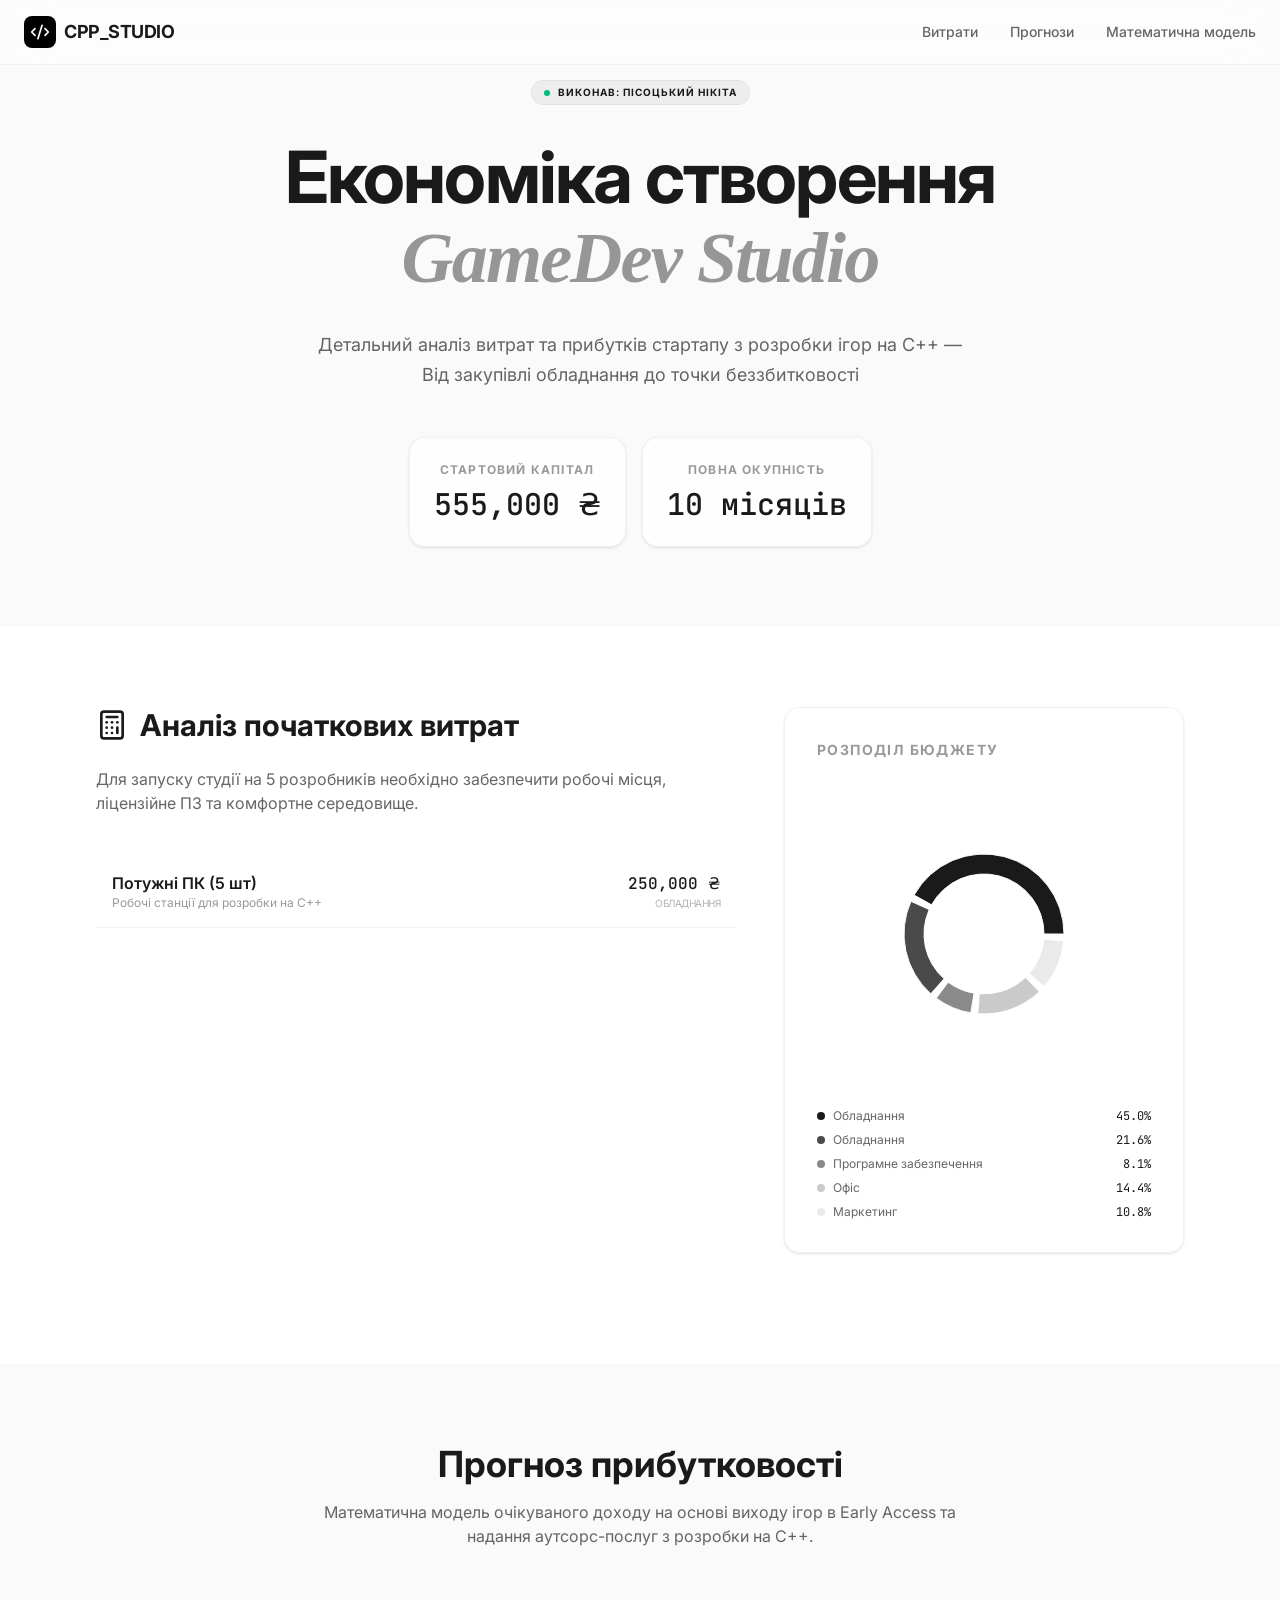
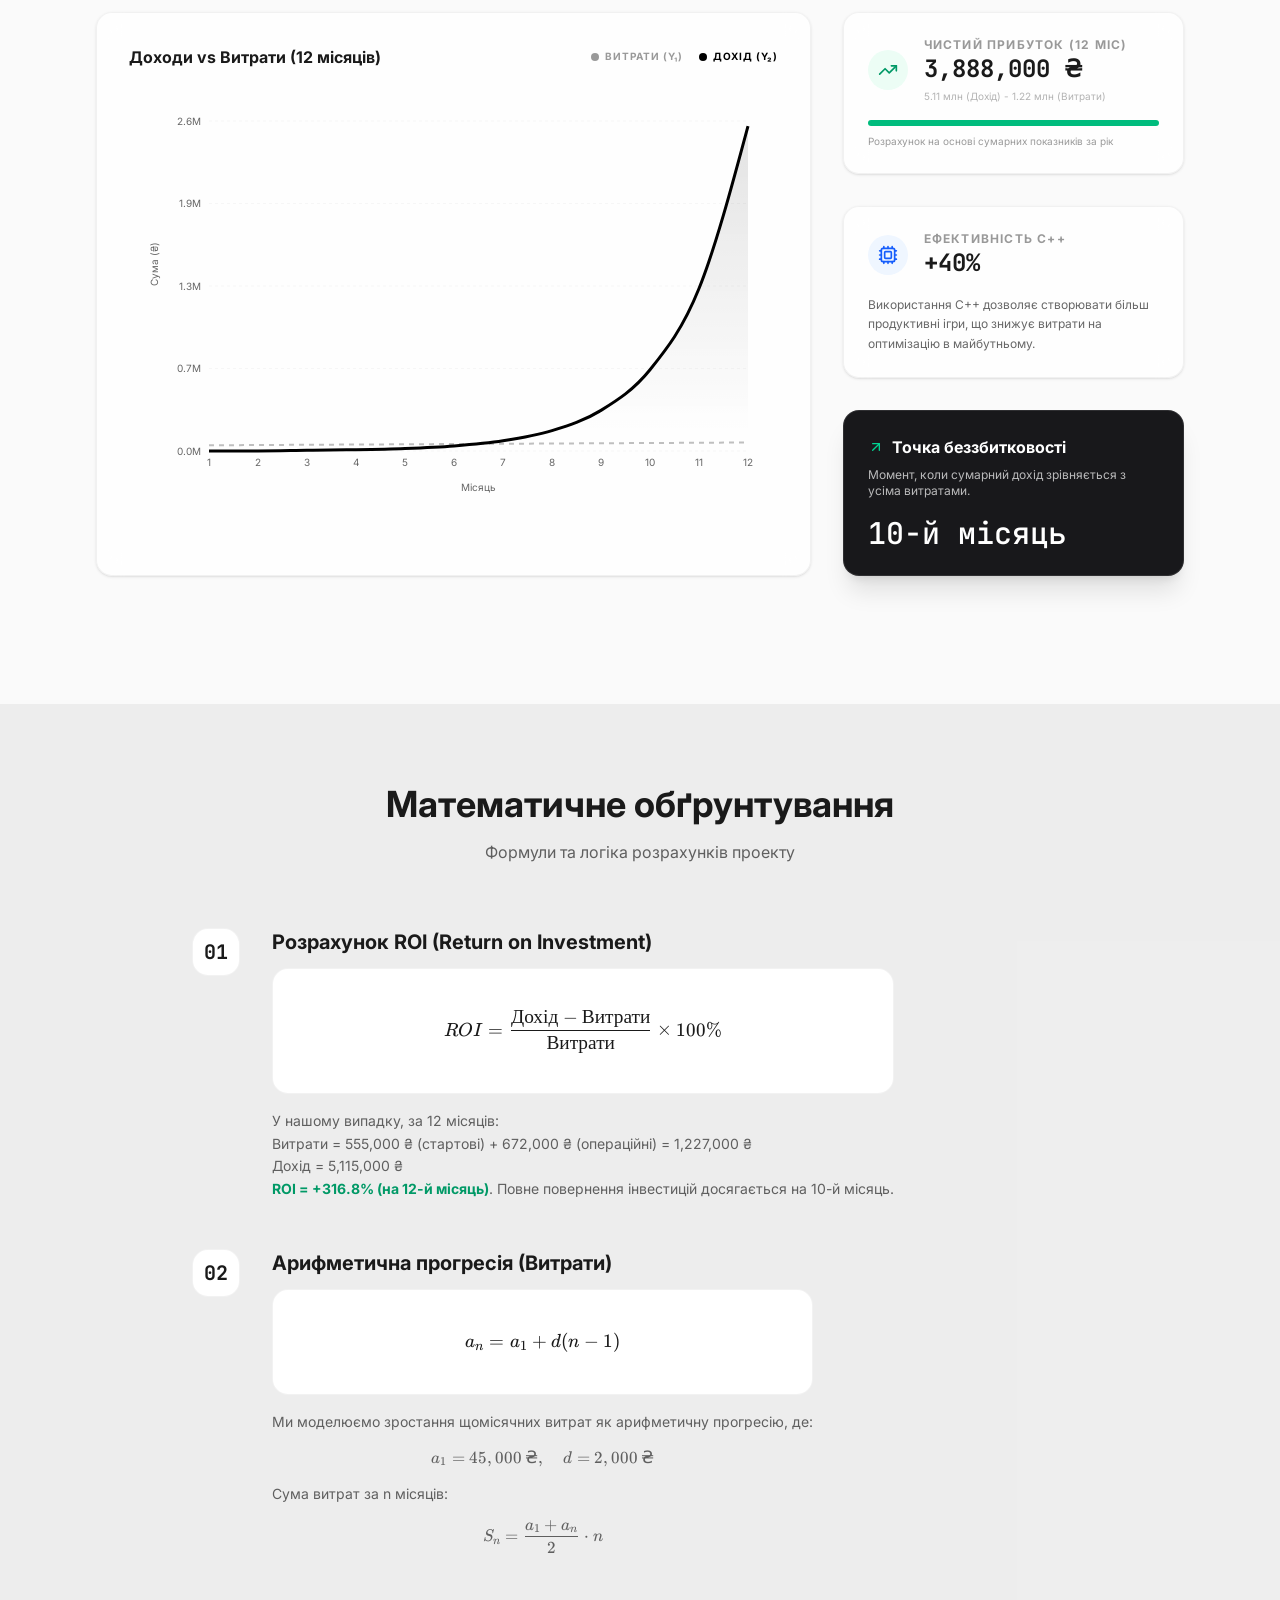
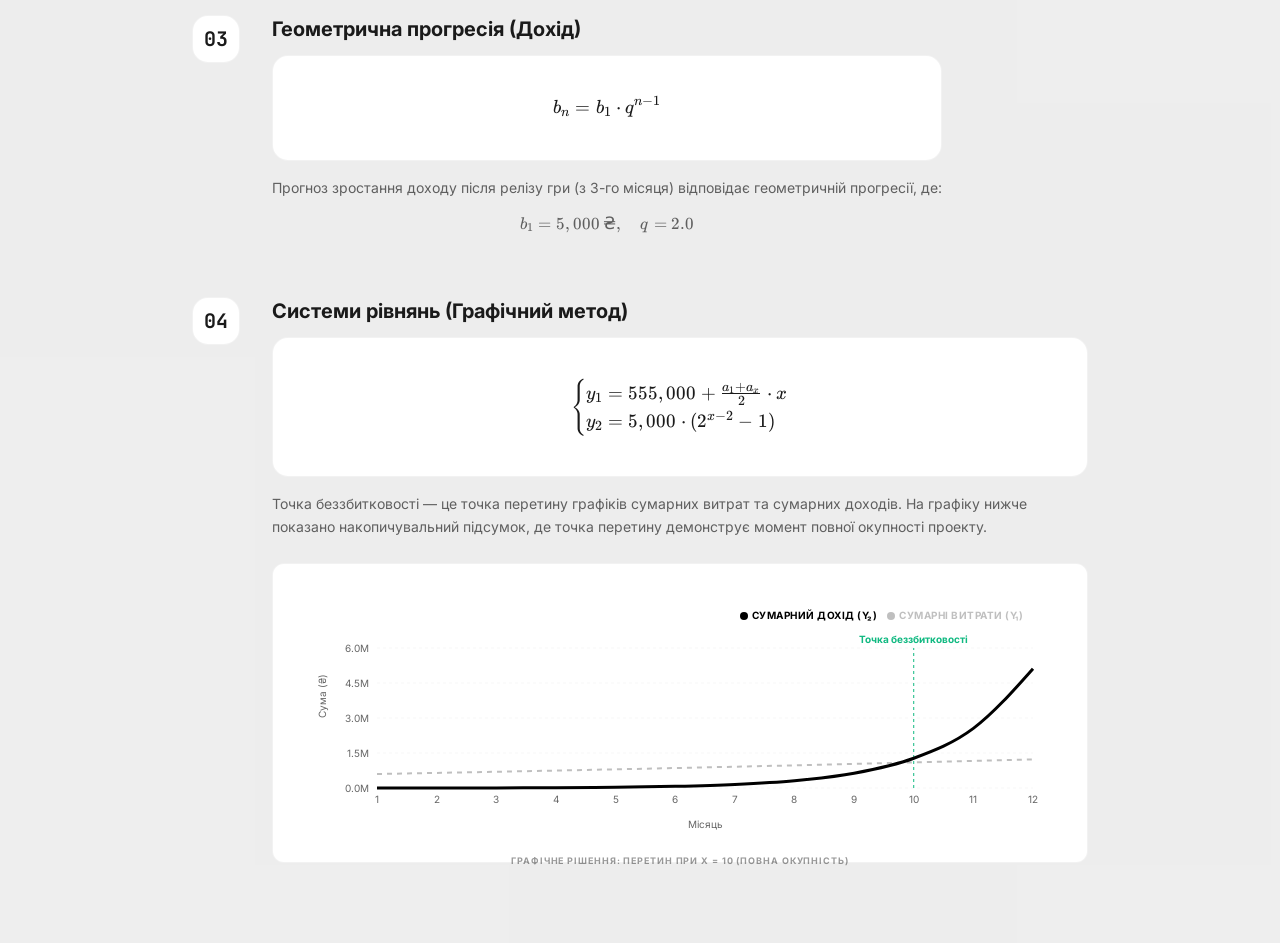
==== commit 8d5e8a4e: "NEW SITE VERSION" ====
--- a/src/index.html
+++ b/src/index.html
@@ -3,14 +3,9 @@
   <head>
     <meta charset="UTF-8" />
     <meta name="viewport" content="width=device-width, initial-scale=1.0" />
-    <title>My Google AI Studio App</title>
-<<<<<<< HEAD
-    <script type="module" crossorigin src="/assets/index-Dd6vf9Sw.js"></script>
-    <link rel="stylesheet" crossorigin href="assets/index-Brl4XCLf.css">
-=======
-    <script type="module" crossorigin src="./assets/index-Dd6vf9Sw.js"></script>
-    <link rel="stylesheet" crossorigin href="./assets/index-Brl4XCLf.css">
->>>>>>> 644f424e3f4628a2102b7b2525b31c049749454f
+    <title>CppStudio | Math Project</title>
+    <script type="module" crossorigin src="./assets/index-Dp-sWYsJ.js"></script>
+    <link rel="stylesheet" crossorigin href="./assets/index-Bof_gqJL.css">
   </head>
   <body>
     <div id="root"></div>
--- a/src/assets/index-Bof_gqJL.css
+++ b/src/assets/index-Bof_gqJL.css
@@ -0,0 +1 @@
+@import"https://fonts.googleapis.com/css2?family=Inter:wght@300;400;500;600;700&family=JetBrains+Mono:wght@400;500&display=swap";@font-face{font-display:block;font-family:KaTeX_AMS;font-style:normal;font-weight:400;src:url(./KaTeX_AMS-Regular-BQhdFMY1.woff2) format("woff2"),url(./KaTeX_AMS-Regular-DMm9YOAa.woff) format("woff"),url(./KaTeX_AMS-Regular-DRggAlZN.ttf) format("truetype")}@font-face{font-display:block;font-family:KaTeX_Caligraphic;font-style:normal;font-weight:700;src:url(./KaTeX_Caligraphic-Bold-Dq_IR9rO.woff2) format("woff2"),url(./KaTeX_Caligraphic-Bold-BEiXGLvX.woff) format("woff"),url(./KaTeX_Caligraphic-Bold-ATXxdsX0.ttf) format("truetype")}@font-face{font-display:block;font-family:KaTeX_Caligraphic;font-style:normal;font-weight:400;src:url(./KaTeX_Caligraphic-Regular-Di6jR-x-.woff2) format("woff2"),url(./KaTeX_Caligraphic-Regular-CTRA-rTL.woff) format("woff"),url(./KaTeX_Caligraphic-Regular-wX97UBjC.ttf) format("truetype")}@font-face{font-display:block;font-family:KaTeX_Fraktur;font-style:normal;font-weight:700;src:url(./KaTeX_Fraktur-Bold-CL6g_b3V.woff2) format("woff2"),url(./KaTeX_Fraktur-Bold-BsDP51OF.woff) format("woff"),url(./KaTeX_Fraktur-Bold-BdnERNNW.ttf) format("truetype")}@font-face{font-display:block;font-family:KaTeX_Fraktur;font-style:normal;font-weight:400;src:url(./KaTeX_Fraktur-Regular-CTYiF6lA.woff2) format("woff2"),url(./KaTeX_Fraktur-Regular-Dxdc4cR9.woff) format("woff"),url(./KaTeX_Fraktur-Regular-CB_wures.ttf) format("truetype")}@font-face{font-display:block;font-family:KaTeX_Main;font-style:normal;font-weight:700;src:url(./KaTeX_Main-Bold-Cx986IdX.woff2) format("woff2"),url(./KaTeX_Main-Bold-Jm3AIy58.woff) format("woff"),url(./KaTeX_Main-Bold-waoOVXN0.ttf) format("truetype")}@font-face{font-display:block;font-family:KaTeX_Main;font-style:italic;font-weight:700;src:url(./KaTeX_Main-BoldItalic-DxDJ3AOS.woff2) format("woff2"),url(./KaTeX_Main-BoldItalic-SpSLRI95.woff) format("woff"),url(./KaTeX_Main-BoldItalic-DzxPMmG6.ttf) format("truetype")}@font-face{font-display:block;font-family:KaTeX_Main;font-style:italic;font-weight:400;src:url(./KaTeX_Main-Italic-NWA7e6Wa.woff2) format("woff2"),url(./KaTeX_Main-Italic-BMLOBm91.woff) format("woff"),url(./KaTeX_Main-Italic-3WenGoN9.ttf) format("truetype")}@font-face{font-display:block;font-family:KaTeX_Main;font-style:normal;font-weight:400;src:url(./KaTeX_Main-Regular-B22Nviop.woff2) format("woff2"),url(./KaTeX_Main-Regular-Dr94JaBh.woff) format("woff"),url(./KaTeX_Main-Regular-ypZvNtVU.ttf) format("truetype")}@font-face{font-display:block;font-family:KaTeX_Math;font-style:italic;font-weight:700;src:url(./KaTeX_Math-BoldItalic-CZnvNsCZ.woff2) format("woff2"),url(./KaTeX_Math-BoldItalic-iY-2wyZ7.woff) format("woff"),url(./KaTeX_Math-BoldItalic-B3XSjfu4.ttf) format("truetype")}@font-face{font-display:block;font-family:KaTeX_Math;font-style:italic;font-weight:400;src:url(./KaTeX_Math-Italic-t53AETM-.woff2) format("woff2"),url(./KaTeX_Math-Italic-DA0__PXp.woff) format("woff"),url(./KaTeX_Math-Italic-flOr_0UB.ttf) format("truetype")}@font-face{font-display:block;font-family:KaTeX_SansSerif;font-style:normal;font-weight:700;src:url(./KaTeX_SansSerif-Bold-D1sUS0GD.woff2) format("woff2"),url(./KaTeX_SansSerif-Bold-DbIhKOiC.woff) format("woff"),url(./KaTeX_SansSerif-Bold-CFMepnvq.ttf) format("truetype")}@font-face{font-display:block;font-family:KaTeX_SansSerif;font-style:italic;font-weight:400;src:url(./KaTeX_SansSerif-Italic-C3H0VqGB.woff2) format("woff2"),url(./KaTeX_SansSerif-Italic-DN2j7dab.woff) format("woff"),url(./KaTeX_SansSerif-Italic-YYjJ1zSn.ttf) format("truetype")}@font-face{font-display:block;font-family:KaTeX_SansSerif;font-style:normal;font-weight:400;src:url(./KaTeX_SansSerif-Regular-DDBCnlJ7.woff2) format("woff2"),url(./KaTeX_SansSerif-Regular-CS6fqUqJ.woff) format("woff"),url(./KaTeX_SansSerif-Regular-BNo7hRIc.ttf) format("truetype")}@font-face{font-display:block;font-family:KaTeX_Script;font-style:normal;font-weight:400;src:url(./KaTeX_Script-Regular-D3wIWfF6.woff2) format("woff2"),url(./KaTeX_Script-Regular-D5yQViql.woff) format("woff"),url(./KaTeX_Script-Regular-C5JkGWo-.ttf) format("truetype")}@font-face{font-display:block;font-family:KaTeX_Size1;font-style:normal;font-weight:400;src:url(./KaTeX_Size1-Regular-mCD8mA8B.woff2) format("woff2"),url(./KaTeX_Size1-Regular-C195tn64.woff) format("woff"),url(./KaTeX_Size1-Regular-Dbsnue_I.ttf) format("truetype")}@font-face{font-display:block;font-family:KaTeX_Size2;font-style:normal;font-weight:400;src:url(./KaTeX_Size2-Regular-Dy4dx90m.woff2) format("woff2"),url(./KaTeX_Size2-Regular-oD1tc_U0.woff) format("woff"),url(./KaTeX_Size2-Regular-B7gKUWhC.ttf) format("truetype")}@font-face{font-display:block;font-family:KaTeX_Size3;font-style:normal;font-weight:400;src:url([data-uri]) format("woff2"),url(./KaTeX_Size3-Regular-CTq5MqoE.woff) format("woff"),url(./KaTeX_Size3-Regular-DgpXs0kz.ttf) format("truetype")}@font-face{font-display:block;font-family:KaTeX_Size4;font-style:normal;font-weight:400;src:url(./KaTeX_Size4-Regular-Dl5lxZxV.woff2) format("woff2"),url(./KaTeX_Size4-Regular-BF-4gkZK.woff) format("woff"),url(./KaTeX_Size4-Regular-DWFBv043.ttf) format("truetype")}@font-face{font-display:block;font-family:KaTeX_Typewriter;font-style:normal;font-weight:400;src:url(./KaTeX_Typewriter-Regular-CO6r4hn1.woff2) format("woff2"),url(./KaTeX_Typewriter-Regular-C0xS9mPB.woff) format("woff"),url(./KaTeX_Typewriter-Regular-D3Ib7_Hf.ttf) format("truetype")}.katex{font: 1.21em KaTeX_Main,Times New Roman,serif;line-height:1.2;position:relative;text-indent:0;text-rendering:auto}.katex *{-ms-high-contrast-adjust:none!important;border-color:currentColor}.katex .katex-version:after{content:"0.16.40"}.katex .katex-mathml{clip:rect(1px,1px,1px,1px);border:0;height:1px;overflow:hidden;padding:0;position:absolute;width:1px}.katex .katex-html>.newline{display:block}.katex .base{position:relative;white-space:nowrap;width:-webkit-min-content;width:-moz-min-content;width:min-content}.katex .base,.katex .strut{display:inline-block}.katex .textbf{font-weight:700}.katex .textit{font-style:italic}.katex .textrm{font-family:KaTeX_Main}.katex .textsf{font-family:KaTeX_SansSerif}.katex .texttt{font-family:KaTeX_Typewriter}.katex .mathnormal{font-family:KaTeX_Math;font-style:italic}.katex .mathit{font-family:KaTeX_Main;font-style:italic}.katex .mathrm{font-style:normal}.katex .mathbf{font-family:KaTeX_Main;font-weight:700}.katex .boldsymbol{font-family:KaTeX_Math;font-style:italic;font-weight:700}.katex .amsrm,.katex .mathbb,.katex .textbb{font-family:KaTeX_AMS}.katex .mathcal{font-family:KaTeX_Caligraphic}.katex .mathfrak,.katex .textfrak{font-family:KaTeX_Fraktur}.katex .mathboldfrak,.katex .textboldfrak{font-family:KaTeX_Fraktur;font-weight:700}.katex .mathtt{font-family:KaTeX_Typewriter}.katex .mathscr,.katex .textscr{font-family:KaTeX_Script}.katex .mathsf,.katex .textsf{font-family:KaTeX_SansSerif}.katex .mathboldsf,.katex .textboldsf{font-family:KaTeX_SansSerif;font-weight:700}.katex .mathitsf,.katex .mathsfit,.katex .textitsf{font-family:KaTeX_SansSerif;font-style:italic}.katex .mainrm{font-family:KaTeX_Main;font-style:normal}.katex .vlist-t{border-collapse:collapse;display:inline-table;table-layout:fixed}.katex .vlist-r{display:table-row}.katex .vlist{display:table-cell;position:relative;vertical-align:bottom}.katex .vlist>span{display:block;height:0;position:relative}.katex .vlist>span>span{display:inline-block}.katex .vlist>span>.pstrut{overflow:hidden;width:0}.katex .vlist-t2{margin-right:-2px}.katex .vlist-s{display:table-cell;font-size:1px;min-width:2px;vertical-align:bottom;width:2px}.katex .vbox{align-items:baseline;display:inline-flex;flex-direction:column}.katex .hbox{width:100%}.katex .hbox,.katex .thinbox{display:inline-flex;flex-direction:row}.katex .thinbox{max-width:0;width:0}.katex .msupsub{text-align:left}.katex .mfrac>span>span{text-align:center}.katex .mfrac .frac-line{border-bottom-style:solid;display:inline-block;width:100%}.katex .hdashline,.katex .hline,.katex .mfrac .frac-line,.katex .overline .overline-line,.katex .rule,.katex .underline .underline-line{min-height:1px}.katex .mspace{display:inline-block}.katex .smash{display:inline;line-height:0}.katex .clap,.katex .llap,.katex .rlap{position:relative;width:0}.katex .clap>.inner,.katex .llap>.inner,.katex .rlap>.inner{position:absolute}.katex .clap>.fix,.katex .llap>.fix,.katex .rlap>.fix{display:inline-block}.katex .llap>.inner{right:0}.katex .clap>.inner,.katex .rlap>.inner{left:0}.katex .clap>.inner>span{margin-left:-50%;margin-right:50%}.katex .rule{border:0 solid;display:inline-block;position:relative}.katex .hline,.katex .overline .overline-line,.katex .underline .underline-line{border-bottom-style:solid;display:inline-block;width:100%}.katex .hdashline{border-bottom-style:dashed;display:inline-block;width:100%}.katex .sqrt>.root{margin-left:.2777777778em;margin-right:-.5555555556em}.katex .fontsize-ensurer.reset-size1.size1,.katex .sizing.reset-size1.size1{font-size:1em}.katex .fontsize-ensurer.reset-size1.size2,.katex .sizing.reset-size1.size2{font-size:1.2em}.katex .fontsize-ensurer.reset-size1.size3,.katex .sizing.reset-size1.size3{font-size:1.4em}.katex .fontsize-ensurer.reset-size1.size4,.katex .sizing.reset-size1.size4{font-size:1.6em}.katex .fontsize-ensurer.reset-size1.size5,.katex .sizing.reset-size1.size5{font-size:1.8em}.katex .fontsize-ensurer.reset-size1.size6,.katex .sizing.reset-size1.size6{font-size:2em}.katex .fontsize-ensurer.reset-size1.size7,.katex .sizing.reset-size1.size7{font-size:2.4em}.katex .fontsize-ensurer.reset-size1.size8,.katex .sizing.reset-size1.size8{font-size:2.88em}.katex .fontsize-ensurer.reset-size1.size9,.katex .sizing.reset-size1.size9{font-size:3.456em}.katex .fontsize-ensurer.reset-size1.size10,.katex .sizing.reset-size1.size10{font-size:4.148em}.katex .fontsize-ensurer.reset-size1.size11,.katex .sizing.reset-size1.size11{font-size:4.976em}.katex .fontsize-ensurer.reset-size2.size1,.katex .sizing.reset-size2.size1{font-size:.8333333333em}.katex .fontsize-ensurer.reset-size2.size2,.katex .sizing.reset-size2.size2{font-size:1em}.katex .fontsize-ensurer.reset-size2.size3,.katex .sizing.reset-size2.size3{font-size:1.1666666667em}.katex .fontsize-ensurer.reset-size2.size4,.katex .sizing.reset-size2.size4{font-size:1.3333333333em}.katex .fontsize-ensurer.reset-size2.size5,.katex .sizing.reset-size2.size5{font-size:1.5em}.katex .fontsize-ensurer.reset-size2.size6,.katex .sizing.reset-size2.size6{font-size:1.6666666667em}.katex .fontsize-ensurer.reset-size2.size7,.katex .sizing.reset-size2.size7{font-size:2em}.katex .fontsize-ensurer.reset-size2.size8,.katex .sizing.reset-size2.size8{font-size:2.4em}.katex .fontsize-ensurer.reset-size2.size9,.katex .sizing.reset-size2.size9{font-size:2.88em}.katex .fontsize-ensurer.reset-size2.size10,.katex .sizing.reset-size2.size10{font-size:3.4566666667em}.katex .fontsize-ensurer.reset-size2.size11,.katex .sizing.reset-size2.size11{font-size:4.1466666667em}.katex .fontsize-ensurer.reset-size3.size1,.katex .sizing.reset-size3.size1{font-size:.7142857143em}.katex .fontsize-ensurer.reset-size3.size2,.katex .sizing.reset-size3.size2{font-size:.8571428571em}.katex .fontsize-ensurer.reset-size3.size3,.katex .sizing.reset-size3.size3{font-size:1em}.katex .fontsize-ensurer.reset-size3.size4,.katex .sizing.reset-size3.size4{font-size:1.1428571429em}.katex .fontsize-ensurer.reset-size3.size5,.katex .sizing.reset-size3.size5{font-size:1.2857142857em}.katex .fontsize-ensurer.reset-size3.size6,.katex .sizing.reset-size3.size6{font-size:1.4285714286em}.katex .fontsize-ensurer.reset-size3.size7,.katex .sizing.reset-size3.size7{font-size:1.7142857143em}.katex .fontsize-ensurer.reset-size3.size8,.katex .sizing.reset-size3.size8{font-size:2.0571428571em}.katex .fontsize-ensurer.reset-size3.size9,.katex .sizing.reset-size3.size9{font-size:2.4685714286em}.katex .fontsize-ensurer.reset-size3.size10,.katex .sizing.reset-size3.size10{font-size:2.9628571429em}.katex .fontsize-ensurer.reset-size3.size11,.katex .sizing.reset-size3.size11{font-size:3.5542857143em}.katex .fontsize-ensurer.reset-size4.size1,.katex .sizing.reset-size4.size1{font-size:.625em}.katex .fontsize-ensurer.reset-size4.size2,.katex .sizing.reset-size4.size2{font-size:.75em}.katex .fontsize-ensurer.reset-size4.size3,.katex .sizing.reset-size4.size3{font-size:.875em}.katex .fontsize-ensurer.reset-size4.size4,.katex .sizing.reset-size4.size4{font-size:1em}.katex .fontsize-ensurer.reset-size4.size5,.katex .sizing.reset-size4.size5{font-size:1.125em}.katex .fontsize-ensurer.reset-size4.size6,.katex .sizing.reset-size4.size6{font-size:1.25em}.katex .fontsize-ensurer.reset-size4.size7,.katex .sizing.reset-size4.size7{font-size:1.5em}.katex .fontsize-ensurer.reset-size4.size8,.katex .sizing.reset-size4.size8{font-size:1.8em}.katex .fontsize-ensurer.reset-size4.size9,.katex .sizing.reset-size4.size9{font-size:2.16em}.katex .fontsize-ensurer.reset-size4.size10,.katex .sizing.reset-size4.size10{font-size:2.5925em}.katex .fontsize-ensurer.reset-size4.size11,.katex .sizing.reset-size4.size11{font-size:3.11em}.katex .fontsize-ensurer.reset-size5.size1,.katex .sizing.reset-size5.size1{font-size:.5555555556em}.katex .fontsize-ensurer.reset-size5.size2,.katex .sizing.reset-size5.size2{font-size:.6666666667em}.katex .fontsize-ensurer.reset-size5.size3,.katex .sizing.reset-size5.size3{font-size:.7777777778em}.katex .fontsize-ensurer.reset-size5.size4,.katex .sizing.reset-size5.size4{font-size:.8888888889em}.katex .fontsize-ensurer.reset-size5.size5,.katex .sizing.reset-size5.size5{font-size:1em}.katex .fontsize-ensurer.reset-size5.size6,.katex .sizing.reset-size5.size6{font-size:1.1111111111em}.katex .fontsize-ensurer.reset-size5.size7,.katex .sizing.reset-size5.size7{font-size:1.3333333333em}.katex .fontsize-ensurer.reset-size5.size8,.katex .sizing.reset-size5.size8{font-size:1.6em}.katex .fontsize-ensurer.reset-size5.size9,.katex .sizing.reset-size5.size9{font-size:1.92em}.katex .fontsize-ensurer.reset-size5.size10,.katex .sizing.reset-size5.size10{font-size:2.3044444444em}.katex .fontsize-ensurer.reset-size5.size11,.katex .sizing.reset-size5.size11{font-size:2.7644444444em}.katex .fontsize-ensurer.reset-size6.size1,.katex .sizing.reset-size6.size1{font-size:.5em}.katex .fontsize-ensurer.reset-size6.size2,.katex .sizing.reset-size6.size2{font-size:.6em}.katex .fontsize-ensurer.reset-size6.size3,.katex .sizing.reset-size6.size3{font-size:.7em}.katex .fontsize-ensurer.reset-size6.size4,.katex .sizing.reset-size6.size4{font-size:.8em}.katex .fontsize-ensurer.reset-size6.size5,.katex .sizing.reset-size6.size5{font-size:.9em}.katex .fontsize-ensurer.reset-size6.size6,.katex .sizing.reset-size6.size6{font-size:1em}.katex .fontsize-ensurer.reset-size6.size7,.katex .sizing.reset-size6.size7{font-size:1.2em}.katex .fontsize-ensurer.reset-size6.size8,.katex .sizing.reset-size6.size8{font-size:1.44em}.katex .fontsize-ensurer.reset-size6.size9,.katex .sizing.reset-size6.size9{font-size:1.728em}.katex .fontsize-ensurer.reset-size6.size10,.katex .sizing.reset-size6.size10{font-size:2.074em}.katex .fontsize-ensurer.reset-size6.size11,.katex .sizing.reset-size6.size11{font-size:2.488em}.katex .fontsize-ensurer.reset-size7.size1,.katex .sizing.reset-size7.size1{font-size:.4166666667em}.katex .fontsize-ensurer.reset-size7.size2,.katex .sizing.reset-size7.size2{font-size:.5em}.katex .fontsize-ensurer.reset-size7.size3,.katex .sizing.reset-size7.size3{font-size:.5833333333em}.katex .fontsize-ensurer.reset-size7.size4,.katex .sizing.reset-size7.size4{font-size:.6666666667em}.katex .fontsize-ensurer.reset-size7.size5,.katex .sizing.reset-size7.size5{font-size:.75em}.katex .fontsize-ensurer.reset-size7.size6,.katex .sizing.reset-size7.size6{font-size:.8333333333em}.katex .fontsize-ensurer.reset-size7.size7,.katex .sizing.reset-size7.size7{font-size:1em}.katex .fontsize-ensurer.reset-size7.size8,.katex .sizing.reset-size7.size8{font-size:1.2em}.katex .fontsize-ensurer.reset-size7.size9,.katex .sizing.reset-size7.size9{font-size:1.44em}.katex .fontsize-ensurer.reset-size7.size10,.katex .sizing.reset-size7.size10{font-size:1.7283333333em}.katex .fontsize-ensurer.reset-size7.size11,.katex .sizing.reset-size7.size11{font-size:2.0733333333em}.katex .fontsize-ensurer.reset-size8.size1,.katex .sizing.reset-size8.size1{font-size:.3472222222em}.katex .fontsize-ensurer.reset-size8.size2,.katex .sizing.reset-size8.size2{font-size:.4166666667em}.katex .fontsize-ensurer.reset-size8.size3,.katex .sizing.reset-size8.size3{font-size:.4861111111em}.katex .fontsize-ensurer.reset-size8.size4,.katex .sizing.reset-size8.size4{font-size:.5555555556em}.katex .fontsize-ensurer.reset-size8.size5,.katex .sizing.reset-size8.size5{font-size:.625em}.katex .fontsize-ensurer.reset-size8.size6,.katex .sizing.reset-size8.size6{font-size:.6944444444em}.katex .fontsize-ensurer.reset-size8.size7,.katex .sizing.reset-size8.size7{font-size:.8333333333em}.katex .fontsize-ensurer.reset-size8.size8,.katex .sizing.reset-size8.size8{font-size:1em}.katex .fontsize-ensurer.reset-size8.size9,.katex .sizing.reset-size8.size9{font-size:1.2em}.katex .fontsize-ensurer.reset-size8.size10,.katex .sizing.reset-size8.size10{font-size:1.4402777778em}.katex .fontsize-ensurer.reset-size8.size11,.katex .sizing.reset-size8.size11{font-size:1.7277777778em}.katex .fontsize-ensurer.reset-size9.size1,.katex .sizing.reset-size9.size1{font-size:.2893518519em}.katex .fontsize-ensurer.reset-size9.size2,.katex .sizing.reset-size9.size2{font-size:.3472222222em}.katex .fontsize-ensurer.reset-size9.size3,.katex .sizing.reset-size9.size3{font-size:.4050925926em}.katex .fontsize-ensurer.reset-size9.size4,.katex .sizing.reset-size9.size4{font-size:.462962963em}.katex .fontsize-ensurer.reset-size9.size5,.katex .sizing.reset-size9.size5{font-size:.5208333333em}.katex .fontsize-ensurer.reset-size9.size6,.katex .sizing.reset-size9.size6{font-size:.5787037037em}.katex .fontsize-ensurer.reset-size9.size7,.katex .sizing.reset-size9.size7{font-size:.6944444444em}.katex .fontsize-ensurer.reset-size9.size8,.katex .sizing.reset-size9.size8{font-size:.8333333333em}.katex .fontsize-ensurer.reset-size9.size9,.katex .sizing.reset-size9.size9{font-size:1em}.katex .fontsize-ensurer.reset-size9.size10,.katex .sizing.reset-size9.size10{font-size:1.2002314815em}.katex .fontsize-ensurer.reset-size9.size11,.katex .sizing.reset-size9.size11{font-size:1.4398148148em}.katex .fontsize-ensurer.reset-size10.size1,.katex .sizing.reset-size10.size1{font-size:.2410800386em}.katex .fontsize-ensurer.reset-size10.size2,.katex .sizing.reset-size10.size2{font-size:.2892960463em}.katex .fontsize-ensurer.reset-size10.size3,.katex .sizing.reset-size10.size3{font-size:.337512054em}.katex .fontsize-ensurer.reset-size10.size4,.katex .sizing.reset-size10.size4{font-size:.3857280617em}.katex .fontsize-ensurer.reset-size10.size5,.katex .sizing.reset-size10.size5{font-size:.4339440694em}.katex .fontsize-ensurer.reset-size10.size6,.katex .sizing.reset-size10.size6{font-size:.4821600771em}.katex .fontsize-ensurer.reset-size10.size7,.katex .sizing.reset-size10.size7{font-size:.5785920926em}.katex .fontsize-ensurer.reset-size10.size8,.katex .sizing.reset-size10.size8{font-size:.6943105111em}.katex .fontsize-ensurer.reset-size10.size9,.katex .sizing.reset-size10.size9{font-size:.8331726133em}.katex .fontsize-ensurer.reset-size10.size10,.katex .sizing.reset-size10.size10{font-size:1em}.katex .fontsize-ensurer.reset-size10.size11,.katex .sizing.reset-size10.size11{font-size:1.1996142719em}.katex .fontsize-ensurer.reset-size11.size1,.katex .sizing.reset-size11.size1{font-size:.2009646302em}.katex .fontsize-ensurer.reset-size11.size2,.katex .sizing.reset-size11.size2{font-size:.2411575563em}.katex .fontsize-ensurer.reset-size11.size3,.katex .sizing.reset-size11.size3{font-size:.2813504823em}.katex .fontsize-ensurer.reset-size11.size4,.katex .sizing.reset-size11.size4{font-size:.3215434084em}.katex .fontsize-ensurer.reset-size11.size5,.katex .sizing.reset-size11.size5{font-size:.3617363344em}.katex .fontsize-ensurer.reset-size11.size6,.katex .sizing.reset-size11.size6{font-size:.4019292605em}.katex .fontsize-ensurer.reset-size11.size7,.katex .sizing.reset-size11.size7{font-size:.4823151125em}.katex .fontsize-ensurer.reset-size11.size8,.katex .sizing.reset-size11.size8{font-size:.578778135em}.katex .fontsize-ensurer.reset-size11.size9,.katex .sizing.reset-size11.size9{font-size:.6945337621em}.katex .fontsize-ensurer.reset-size11.size10,.katex .sizing.reset-size11.size10{font-size:.8336012862em}.katex .fontsize-ensurer.reset-size11.size11,.katex .sizing.reset-size11.size11{font-size:1em}.katex .delimsizing.size1{font-family:KaTeX_Size1}.katex .delimsizing.size2{font-family:KaTeX_Size2}.katex .delimsizing.size3{font-family:KaTeX_Size3}.katex .delimsizing.size4{font-family:KaTeX_Size4}.katex .delimsizing.mult .delim-size1>span{font-family:KaTeX_Size1}.katex .delimsizing.mult .delim-size4>span{font-family:KaTeX_Size4}.katex .nulldelimiter{display:inline-block;width:.12em}.katex .delimcenter,.katex .op-symbol{position:relative}.katex .op-symbol.small-op{font-family:KaTeX_Size1}.katex .op-symbol.large-op{font-family:KaTeX_Size2}.katex .accent>.vlist-t,.katex .op-limits>.vlist-t{text-align:center}.katex .accent .accent-body{position:relative}.katex .accent .accent-body:not(.accent-full){width:0}.katex .overlay{display:block}.katex .mtable .vertical-separator{display:inline-block;min-width:1px}.katex .mtable .arraycolsep{display:inline-block}.katex .mtable .col-align-c>.vlist-t{text-align:center}.katex .mtable .col-align-l>.vlist-t{text-align:left}.katex .mtable .col-align-r>.vlist-t{text-align:right}.katex .svg-align{text-align:left}.katex svg{fill:currentColor;stroke:currentColor;display:block;height:inherit;position:absolute;width:100%}.katex svg path{stroke:none}.katex svg{fill-rule:nonzero;fill-opacity:1;stroke-width:1;stroke-linecap:butt;stroke-linejoin:miter;stroke-miterlimit:4;stroke-dasharray:none;stroke-dashoffset:0;stroke-opacity:1}.katex img{border-style:none;max-height:none;max-width:none;min-height:0;min-width:0}.katex .stretchy{display:block;overflow:hidden;position:relative;width:100%}.katex .stretchy:after,.katex .stretchy:before{content:""}.katex .hide-tail{overflow:hidden;position:relative;width:100%}.katex .halfarrow-left{left:0;overflow:hidden;position:absolute;width:50.2%}.katex .halfarrow-right{overflow:hidden;position:absolute;right:0;width:50.2%}.katex .brace-left{left:0;overflow:hidden;position:absolute;width:25.1%}.katex .brace-center{left:25%;overflow:hidden;position:absolute;width:50%}.katex .brace-right{overflow:hidden;position:absolute;right:0;width:25.1%}.katex .x-arrow-pad{padding:0 .5em}.katex .cd-arrow-pad{padding:0 .55556em 0 .27778em}.katex .mover,.katex .munder,.katex .x-arrow{text-align:center}.katex .boxpad{padding:0 .3em}.katex .fbox,.katex .fcolorbox{border:.04em solid;box-sizing:border-box}.katex .cancel-pad{padding:0 .2em}.katex .cancel-lap{margin-left:-.2em;margin-right:-.2em}.katex .sout{border-bottom-style:solid;border-bottom-width:.08em}.katex .angl{border-right:.049em solid;border-top:.049em solid;box-sizing:border-box;margin-right:.03889em}.katex .anglpad{padding:0 .03889em}.katex .eqn-num:before{content:"(" counter(katexEqnNo) ")";counter-increment:katexEqnNo}.katex .mml-eqn-num:before{content:"(" counter(mmlEqnNo) ")";counter-increment:mmlEqnNo}.katex .mtr-glue{width:50%}.katex .cd-vert-arrow{display:inline-block;position:relative}.katex .cd-label-left{display:inline-block;position:absolute;right:calc(50% + .3em);text-align:left}.katex .cd-label-right{display:inline-block;left:calc(50% + .3em);position:absolute;text-align:right}.katex-display{display:block;margin:1em 0;text-align:center}.katex-display>.katex{display:block;text-align:center;white-space:nowrap}.katex-display>.katex>.katex-html{display:block;position:relative}.katex-display>.katex>.katex-html>.tag{position:absolute;right:0}.katex-display.leqno>.katex>.katex-html>.tag{left:0;right:auto}.katex-display.fleqn>.katex{padding-left:2em;text-align:left}body{counter-reset:katexEqnNo mmlEqnNo}/*! tailwindcss v4.2.1 | MIT License | https://tailwindcss.com */@layer properties{@supports (((-webkit-hyphens:none)) and (not (margin-trim:inline))) or ((-moz-orient:inline) and (not (color:rgb(from red r g b)))){*,:before,:after,::backdrop{--tw-space-y-reverse:0;--tw-border-style:solid;--tw-leading:initial;--tw-font-weight:initial;--tw-tracking:initial;--tw-shadow:0 0 #0000;--tw-shadow-color:initial;--tw-shadow-alpha:100%;--tw-inset-shadow:0 0 #0000;--tw-inset-shadow-color:initial;--tw-inset-shadow-alpha:100%;--tw-ring-color:initial;--tw-ring-shadow:0 0 #0000;--tw-inset-ring-color:initial;--tw-inset-ring-shadow:0 0 #0000;--tw-ring-inset:initial;--tw-ring-offset-width:0px;--tw-ring-offset-color:#fff;--tw-ring-offset-shadow:0 0 #0000;--tw-backdrop-blur:initial;--tw-backdrop-brightness:initial;--tw-backdrop-contrast:initial;--tw-backdrop-grayscale:initial;--tw-backdrop-hue-rotate:initial;--tw-backdrop-invert:initial;--tw-backdrop-opacity:initial;--tw-backdrop-saturate:initial;--tw-backdrop-sepia:initial}}}@layer theme{:root,:host{--font-sans:"Inter", ui-sans-serif, system-ui, sans-serif;--font-serif:ui-serif, Georgia, Cambria, "Times New Roman", Times, serif;--font-mono:"JetBrains Mono", ui-monospace, SFMono-Regular, monospace;--color-emerald-50:oklch(97.9% .021 166.113);--color-emerald-400:oklch(76.5% .177 163.223);--color-emerald-500:oklch(69.6% .17 162.48);--color-emerald-600:oklch(59.6% .145 163.225);--color-blue-50:oklch(97% .014 254.604);--color-blue-600:oklch(54.6% .245 262.881);--color-zinc-900:oklch(21% .006 285.885);--color-black:#000;--color-white:#fff;--spacing:.25rem;--container-xl:36rem;--container-2xl:42rem;--container-4xl:56rem;--container-7xl:80rem;--text-xs:.75rem;--text-xs--line-height:calc(1 / .75);--text-sm:.875rem;--text-sm--line-height:calc(1.25 / .875);--text-lg:1.125rem;--text-lg--line-height:calc(1.75 / 1.125);--text-xl:1.25rem;--text-xl--line-height:calc(1.75 / 1.25);--text-2xl:1.5rem;--text-2xl--line-height:calc(2 / 1.5);--text-3xl:1.875rem;--text-3xl--line-height: 1.2 ;--text-4xl:2.25rem;--text-4xl--line-height:calc(2.5 / 2.25);--text-5xl:3rem;--text-5xl--line-height:1;--text-7xl:4.5rem;--text-7xl--line-height:1;--font-weight-medium:500;--font-weight-semibold:600;--font-weight-bold:700;--tracking-tighter:-.05em;--tracking-tight:-.025em;--tracking-widest:.1em;--leading-relaxed:1.625;--radius-lg:.5rem;--radius-xl:.75rem;--radius-2xl:1rem;--animate-pulse:pulse 2s cubic-bezier(.4, 0, .6, 1) infinite;--blur-md:12px;--blur-xl:24px;--default-transition-duration:.15s;--default-transition-timing-function:cubic-bezier(.4, 0, .2, 1);--default-font-family:var(--font-sans);--default-mono-font-family:var(--font-mono)}}@layer base{*,:after,:before,::backdrop{box-sizing:border-box;border:0 solid;margin:0;padding:0}::file-selector-button{box-sizing:border-box;border:0 solid;margin:0;padding:0}html,:host{-webkit-text-size-adjust:100%;-moz-tab-size:4;tab-size:4;line-height:1.5;font-family:var(--default-font-family,ui-sans-serif, system-ui, sans-serif, "Apple Color Emoji", "Segoe UI Emoji", "Segoe UI Symbol", "Noto Color Emoji");font-feature-settings:var(--default-font-feature-settings,normal);font-variation-settings:var(--default-font-variation-settings,normal);-webkit-tap-highlight-color:transparent}hr{height:0;color:inherit;border-top-width:1px}abbr:where([title]){-webkit-text-decoration:underline dotted;text-decoration:underline dotted}h1,h2,h3,h4,h5,h6{font-size:inherit;font-weight:inherit}a{color:inherit;-webkit-text-decoration:inherit;text-decoration:inherit}b,strong{font-weight:bolder}code,kbd,samp,pre{font-family:var(--default-mono-font-family,ui-monospace, SFMono-Regular, Menlo, Monaco, Consolas, "Liberation Mono", "Courier New", monospace);font-feature-settings:var(--default-mono-font-feature-settings,normal);font-variation-settings:var(--default-mono-font-variation-settings,normal);font-size:1em}small{font-size:80%}sub,sup{vertical-align:baseline;font-size:75%;line-height:0;position:relative}sub{bottom:-.25em}sup{top:-.5em}table{text-indent:0;border-color:inherit;border-collapse:collapse}:-moz-focusring{outline:auto}progress{vertical-align:baseline}summary{display:list-item}ol,ul,menu{list-style:none}img,svg,video,canvas,audio,iframe,embed,object{vertical-align:middle;display:block}img,video{max-width:100%;height:auto}button,input,select,optgroup,textarea{font:inherit;font-feature-settings:inherit;font-variation-settings:inherit;letter-spacing:inherit;color:inherit;opacity:1;background-color:#0000;border-radius:0}::file-selector-button{font:inherit;font-feature-settings:inherit;font-variation-settings:inherit;letter-spacing:inherit;color:inherit;opacity:1;background-color:#0000;border-radius:0}:where(select:is([multiple],[size])) optgroup{font-weight:bolder}:where(select:is([multiple],[size])) optgroup option{padding-inline-start:20px}::file-selector-button{margin-inline-end:4px}::placeholder{opacity:1}@supports (not ((-webkit-appearance:-apple-pay-button))) or (contain-intrinsic-size:1px){::placeholder{color:currentColor}@supports (color:color-mix(in lab,red,red)){::placeholder{color:color-mix(in oklab,currentcolor 50%,transparent)}}}textarea{resize:vertical}::-webkit-search-decoration{-webkit-appearance:none}::-webkit-date-and-time-value{min-height:1lh;text-align:inherit}::-webkit-datetime-edit{display:inline-flex}::-webkit-datetime-edit-fields-wrapper{padding:0}::-webkit-datetime-edit{padding-block:0}::-webkit-datetime-edit-year-field{padding-block:0}::-webkit-datetime-edit-month-field{padding-block:0}::-webkit-datetime-edit-day-field{padding-block:0}::-webkit-datetime-edit-hour-field{padding-block:0}::-webkit-datetime-edit-minute-field{padding-block:0}::-webkit-datetime-edit-second-field{padding-block:0}::-webkit-datetime-edit-millisecond-field{padding-block:0}::-webkit-datetime-edit-meridiem-field{padding-block:0}::-webkit-calendar-picker-indicator{line-height:1}:-moz-ui-invalid{box-shadow:none}button,input:where([type=button],[type=reset],[type=submit]){-webkit-appearance:button;-moz-appearance:button;appearance:button}::file-selector-button{-webkit-appearance:button;-moz-appearance:button;appearance:button}::-webkit-inner-spin-button{height:auto}::-webkit-outer-spin-button{height:auto}[hidden]:where(:not([hidden=until-found])){display:none!important}body{font-family:var(--font-sans);color:#1a1a1a;-webkit-font-smoothing:antialiased;-moz-osx-font-smoothing:grayscale;background-color:#fafafa}}@layer components;@layer utilities{.fixed{position:fixed}.sticky{position:sticky}.top-0{top:calc(var(--spacing) * 0)}.top-24{top:calc(var(--spacing) * 24)}.z-50{z-index:50}.mx-auto{margin-inline:auto}.mt-1{margin-top:calc(var(--spacing) * 1)}.mt-2{margin-top:calc(var(--spacing) * 2)}.mt-4{margin-top:calc(var(--spacing) * 4)}.mt-6{margin-top:calc(var(--spacing) * 6)}.mb-2{margin-bottom:calc(var(--spacing) * 2)}.mb-3{margin-bottom:calc(var(--spacing) * 3)}.mb-4{margin-bottom:calc(var(--spacing) * 4)}.mb-6{margin-bottom:calc(var(--spacing) * 6)}.mb-8{margin-bottom:calc(var(--spacing) * 8)}.mb-10{margin-bottom:calc(var(--spacing) * 10)}.mb-12{margin-bottom:calc(var(--spacing) * 12)}.mb-16{margin-bottom:calc(var(--spacing) * 16)}.ml-auto{margin-left:auto}.flex{display:flex}.grid{display:grid}.hidden{display:none}.inline-flex{display:inline-flex}.h-1\.5{height:calc(var(--spacing) * 1.5)}.h-2{height:calc(var(--spacing) * 2)}.h-4{height:calc(var(--spacing) * 4)}.h-5{height:calc(var(--spacing) * 5)}.h-8{height:calc(var(--spacing) * 8)}.h-10{height:calc(var(--spacing) * 10)}.h-12{height:calc(var(--spacing) * 12)}.h-16{height:calc(var(--spacing) * 16)}.h-\[300px\]{height:300px}.h-\[400px\]{height:400px}.h-full{height:100%}.min-h-screen{min-height:100vh}.w-1\.5{width:calc(var(--spacing) * 1.5)}.w-2{width:calc(var(--spacing) * 2)}.w-4{width:calc(var(--spacing) * 4)}.w-5{width:calc(var(--spacing) * 5)}.w-8{width:calc(var(--spacing) * 8)}.w-10{width:calc(var(--spacing) * 10)}.w-12{width:calc(var(--spacing) * 12)}.w-full{width:100%}.max-w-2xl{max-width:var(--container-2xl)}.max-w-4xl{max-width:var(--container-4xl)}.max-w-7xl{max-width:var(--container-7xl)}.max-w-xl{max-width:var(--container-xl)}.min-w-\[200px\]{min-width:200px}.flex-1{flex:1}.shrink-0{flex-shrink:0}.animate-pulse{animation:var(--animate-pulse)}.cursor-pointer{cursor:pointer}.grid-cols-1{grid-template-columns:repeat(1,minmax(0,1fr))}.flex-col{flex-direction:column}.flex-wrap{flex-wrap:wrap}.items-center{align-items:center}.items-start{align-items:flex-start}.justify-between{justify-content:space-between}.justify-center{justify-content:center}.gap-1\.5{gap:calc(var(--spacing) * 1.5)}.gap-2{gap:calc(var(--spacing) * 2)}.gap-3{gap:calc(var(--spacing) * 3)}.gap-4{gap:calc(var(--spacing) * 4)}.gap-8{gap:calc(var(--spacing) * 8)}.gap-12{gap:calc(var(--spacing) * 12)}:where(.space-y-2>:not(:last-child)){--tw-space-y-reverse:0;margin-block-start:calc(calc(var(--spacing) * 2) * var(--tw-space-y-reverse));margin-block-end:calc(calc(var(--spacing) * 2) * calc(1 - var(--tw-space-y-reverse)))}:where(.space-y-4>:not(:last-child)){--tw-space-y-reverse:0;margin-block-start:calc(calc(var(--spacing) * 4) * var(--tw-space-y-reverse));margin-block-end:calc(calc(var(--spacing) * 4) * calc(1 - var(--tw-space-y-reverse)))}:where(.space-y-8>:not(:last-child)){--tw-space-y-reverse:0;margin-block-start:calc(calc(var(--spacing) * 8) * var(--tw-space-y-reverse));margin-block-end:calc(calc(var(--spacing) * 8) * calc(1 - var(--tw-space-y-reverse)))}:where(.space-y-12>:not(:last-child)){--tw-space-y-reverse:0;margin-block-start:calc(calc(var(--spacing) * 12) * var(--tw-space-y-reverse));margin-block-end:calc(calc(var(--spacing) * 12) * calc(1 - var(--tw-space-y-reverse)))}.overflow-hidden{overflow:hidden}.overflow-x-auto{overflow-x:auto}.rounded-2xl{border-radius:var(--radius-2xl)}.rounded-full{border-radius:3.40282e38px}.rounded-lg{border-radius:var(--radius-lg)}.rounded-xl{border-radius:var(--radius-xl)}.border{border-style:var(--tw-border-style);border-width:1px}.border-b{border-bottom-style:var(--tw-border-style);border-bottom-width:1px}.border-black\/5{border-color:#0000000d}@supports (color:color-mix(in lab,red,red)){.border-black\/5{border-color:color-mix(in oklab,var(--color-black) 5%,transparent)}}.border-white\/10{border-color:#ffffff1a}@supports (color:color-mix(in lab,red,red)){.border-white\/10{border-color:color-mix(in oklab,var(--color-white) 10%,transparent)}}.bg-\[\#FAFAFA\]{background-color:#fafafa}.bg-black{background-color:var(--color-black)}.bg-black\/5{background-color:#0000000d}@supports (color:color-mix(in lab,red,red)){.bg-black\/5{background-color:color-mix(in oklab,var(--color-black) 5%,transparent)}}.bg-black\/40{background-color:#0006}@supports (color:color-mix(in lab,red,red)){.bg-black\/40{background-color:color-mix(in oklab,var(--color-black) 40%,transparent)}}.bg-blue-50{background-color:var(--color-blue-50)}.bg-emerald-50{background-color:var(--color-emerald-50)}.bg-emerald-500{background-color:var(--color-emerald-500)}.bg-white{background-color:var(--color-white)}.bg-white\/50{background-color:#ffffff80}@supports (color:color-mix(in lab,red,red)){.bg-white\/50{background-color:color-mix(in oklab,var(--color-white) 50%,transparent)}}.bg-zinc-900{background-color:var(--color-zinc-900)}.p-4{padding:calc(var(--spacing) * 4)}.p-6{padding:calc(var(--spacing) * 6)}.p-8{padding:calc(var(--spacing) * 8)}.px-3{padding-inline:calc(var(--spacing) * 3)}.px-6{padding-inline:calc(var(--spacing) * 6)}.py-1{padding-block:calc(var(--spacing) * 1)}.pt-40{padding-top:calc(var(--spacing) * 40)}.text-center{text-align:center}.text-right{text-align:right}.font-mono{font-family:var(--font-mono)}.font-serif{font-family:var(--font-serif)}.text-2xl{font-size:var(--text-2xl);line-height:var(--tw-leading,var(--text-2xl--line-height))}.text-3xl{font-size:var(--text-3xl);line-height:var(--tw-leading,var(--text-3xl--line-height))}.text-4xl{font-size:var(--text-4xl);line-height:var(--tw-leading,var(--text-4xl--line-height))}.text-5xl{font-size:var(--text-5xl);line-height:var(--tw-leading,var(--text-5xl--line-height))}.text-lg{font-size:var(--text-lg);line-height:var(--tw-leading,var(--text-lg--line-height))}.text-sm{font-size:var(--text-sm);line-height:var(--tw-leading,var(--text-sm--line-height))}.text-xl{font-size:var(--text-xl);line-height:var(--tw-leading,var(--text-xl--line-height))}.text-xs{font-size:var(--text-xs);line-height:var(--tw-leading,var(--text-xs--line-height))}.text-\[9px\]{font-size:9px}.text-\[10px\]{font-size:10px}.leading-\[1\.1\]{--tw-leading:1.1;line-height:1.1}.leading-relaxed{--tw-leading:var(--leading-relaxed);line-height:var(--leading-relaxed)}.font-bold{--tw-font-weight:var(--font-weight-bold);font-weight:var(--font-weight-bold)}.font-medium{--tw-font-weight:var(--font-weight-medium);font-weight:var(--font-weight-medium)}.font-semibold{--tw-font-weight:var(--font-weight-semibold);font-weight:var(--font-weight-semibold)}.tracking-tight{--tw-tracking:var(--tracking-tight);letter-spacing:var(--tracking-tight)}.tracking-tighter{--tw-tracking:var(--tracking-tighter);letter-spacing:var(--tracking-tighter)}.tracking-widest{--tw-tracking:var(--tracking-widest);letter-spacing:var(--tracking-widest)}.text-black{color:var(--color-black)}.text-black\/30{color:#0000004d}@supports (color:color-mix(in lab,red,red)){.text-black\/30{color:color-mix(in oklab,var(--color-black) 30%,transparent)}}.text-black\/40{color:#0006}@supports (color:color-mix(in lab,red,red)){.text-black\/40{color:color-mix(in oklab,var(--color-black) 40%,transparent)}}.text-black\/60{color:#0009}@supports (color:color-mix(in lab,red,red)){.text-black\/60{color:color-mix(in oklab,var(--color-black) 60%,transparent)}}.text-blue-600{color:var(--color-blue-600)}.text-emerald-400{color:var(--color-emerald-400)}.text-emerald-600{color:var(--color-emerald-600)}.text-white{color:var(--color-white)}.text-white\/70{color:#ffffffb3}@supports (color:color-mix(in lab,red,red)){.text-white\/70{color:color-mix(in oklab,var(--color-white) 70%,transparent)}}.uppercase{text-transform:uppercase}.italic{font-style:italic}.shadow-xl{--tw-shadow:0 20px 25px -5px var(--tw-shadow-color,#0000001a), 0 8px 10px -6px var(--tw-shadow-color,#0000001a);box-shadow:var(--tw-inset-shadow),var(--tw-inset-ring-shadow),var(--tw-ring-offset-shadow),var(--tw-ring-shadow),var(--tw-shadow)}.backdrop-blur-xl{--tw-backdrop-blur:blur(var(--blur-xl));-webkit-backdrop-filter:var(--tw-backdrop-blur,) var(--tw-backdrop-brightness,) var(--tw-backdrop-contrast,) var(--tw-backdrop-grayscale,) var(--tw-backdrop-hue-rotate,) var(--tw-backdrop-invert,) var(--tw-backdrop-opacity,) var(--tw-backdrop-saturate,) var(--tw-backdrop-sepia,);backdrop-filter:var(--tw-backdrop-blur,) var(--tw-backdrop-brightness,) var(--tw-backdrop-contrast,) var(--tw-backdrop-grayscale,) var(--tw-backdrop-hue-rotate,) var(--tw-backdrop-invert,) var(--tw-backdrop-opacity,) var(--tw-backdrop-saturate,) var(--tw-backdrop-sepia,)}.transition{transition-property:color,background-color,border-color,outline-color,text-decoration-color,fill,stroke,--tw-gradient-from,--tw-gradient-via,--tw-gradient-to,opacity,box-shadow,transform,translate,scale,rotate,filter,-webkit-backdrop-filter,backdrop-filter,display,content-visibility,overlay,pointer-events;transition-timing-function:var(--tw-ease,var(--default-transition-timing-function));transition-duration:var(--tw-duration,var(--default-transition-duration))}.transition-colors{transition-property:color,background-color,border-color,outline-color,text-decoration-color,fill,stroke,--tw-gradient-from,--tw-gradient-via,--tw-gradient-to;transition-timing-function:var(--tw-ease,var(--default-transition-timing-function));transition-duration:var(--tw-duration,var(--default-transition-duration))}.selection\:bg-black ::selection{background-color:var(--color-black)}.selection\:bg-black::selection{background-color:var(--color-black)}.selection\:text-white ::selection{color:var(--color-white)}.selection\:text-white::selection{color:var(--color-white)}@media(hover:hover){.hover\:bg-black\/\[0\.02\]:hover{background-color:#00000005}@supports (color:color-mix(in lab,red,red)){.hover\:bg-black\/\[0\.02\]:hover{background-color:color-mix(in oklab,var(--color-black) 2%,transparent)}}.hover\:text-black:hover{color:var(--color-black)}}@media(min-width:48rem){.md\:flex{display:flex}.md\:w-\[400px\]{width:400px}.md\:flex-row{flex-direction:row}.md\:text-7xl{font-size:var(--text-7xl);line-height:var(--tw-leading,var(--text-7xl--line-height))}}@media(min-width:64rem){.lg\:col-span-2{grid-column:span 2/span 2}.lg\:grid-cols-3{grid-template-columns:repeat(3,minmax(0,1fr))}}}.glass-card{border-radius:var(--radius-2xl);border-style:var(--tw-border-style);border-width:1px;border-color:#0000000d}@supports (color:color-mix(in lab,red,red)){.glass-card{border-color:color-mix(in oklab,var(--color-black) 5%,transparent)}}.glass-card{background-color:#fffc}@supports (color:color-mix(in lab,red,red)){.glass-card{background-color:color-mix(in oklab,var(--color-white) 80%,transparent)}}.glass-card{--tw-shadow:0 1px 3px 0 var(--tw-shadow-color,#0000001a), 0 1px 2px -1px var(--tw-shadow-color,#0000001a);box-shadow:var(--tw-inset-shadow),var(--tw-inset-ring-shadow),var(--tw-ring-offset-shadow),var(--tw-ring-shadow),var(--tw-shadow);--tw-backdrop-blur:blur(var(--blur-md));-webkit-backdrop-filter:var(--tw-backdrop-blur,) var(--tw-backdrop-brightness,) var(--tw-backdrop-contrast,) var(--tw-backdrop-grayscale,) var(--tw-backdrop-hue-rotate,) var(--tw-backdrop-invert,) var(--tw-backdrop-opacity,) var(--tw-backdrop-saturate,) var(--tw-backdrop-sepia,);backdrop-filter:var(--tw-backdrop-blur,) var(--tw-backdrop-brightness,) var(--tw-backdrop-contrast,) var(--tw-backdrop-grayscale,) var(--tw-backdrop-hue-rotate,) var(--tw-backdrop-invert,) var(--tw-backdrop-opacity,) var(--tw-backdrop-saturate,) var(--tw-backdrop-sepia,)}.section-padding{padding-inline:calc(var(--spacing) * 6);padding-block:calc(var(--spacing) * 20)}@media(min-width:48rem){.section-padding{padding-inline:calc(var(--spacing) * 12)}}@media(min-width:64rem){.section-padding{padding-inline:calc(var(--spacing) * 24)}}@property --tw-space-y-reverse{syntax:"*";inherits:false;initial-value:0}@property --tw-border-style{syntax:"*";inherits:false;initial-value:solid}@property --tw-leading{syntax:"*";inherits:false}@property --tw-font-weight{syntax:"*";inherits:false}@property --tw-tracking{syntax:"*";inherits:false}@property --tw-shadow{syntax:"*";inherits:false;initial-value:0 0 #0000}@property --tw-shadow-color{syntax:"*";inherits:false}@property --tw-shadow-alpha{syntax:"<percentage>";inherits:false;initial-value:100%}@property --tw-inset-shadow{syntax:"*";inherits:false;initial-value:0 0 #0000}@property --tw-inset-shadow-color{syntax:"*";inherits:false}@property --tw-inset-shadow-alpha{syntax:"<percentage>";inherits:false;initial-value:100%}@property --tw-ring-color{syntax:"*";inherits:false}@property --tw-ring-shadow{syntax:"*";inherits:false;initial-value:0 0 #0000}@property --tw-inset-ring-color{syntax:"*";inherits:false}@property --tw-inset-ring-shadow{syntax:"*";inherits:false;initial-value:0 0 #0000}@property --tw-ring-inset{syntax:"*";inherits:false}@property --tw-ring-offset-width{syntax:"<length>";inherits:false;initial-value:0}@property --tw-ring-offset-color{syntax:"*";inherits:false;initial-value:#fff}@property --tw-ring-offset-shadow{syntax:"*";inherits:false;initial-value:0 0 #0000}@property --tw-backdrop-blur{syntax:"*";inherits:false}@property --tw-backdrop-brightness{syntax:"*";inherits:false}@property --tw-backdrop-contrast{syntax:"*";inherits:false}@property --tw-backdrop-grayscale{syntax:"*";inherits:false}@property --tw-backdrop-hue-rotate{syntax:"*";inherits:false}@property --tw-backdrop-invert{syntax:"*";inherits:false}@property --tw-backdrop-opacity{syntax:"*";inherits:false}@property --tw-backdrop-saturate{syntax:"*";inherits:false}@property --tw-backdrop-sepia{syntax:"*";inherits:false}@keyframes pulse{50%{opacity:.5}}
